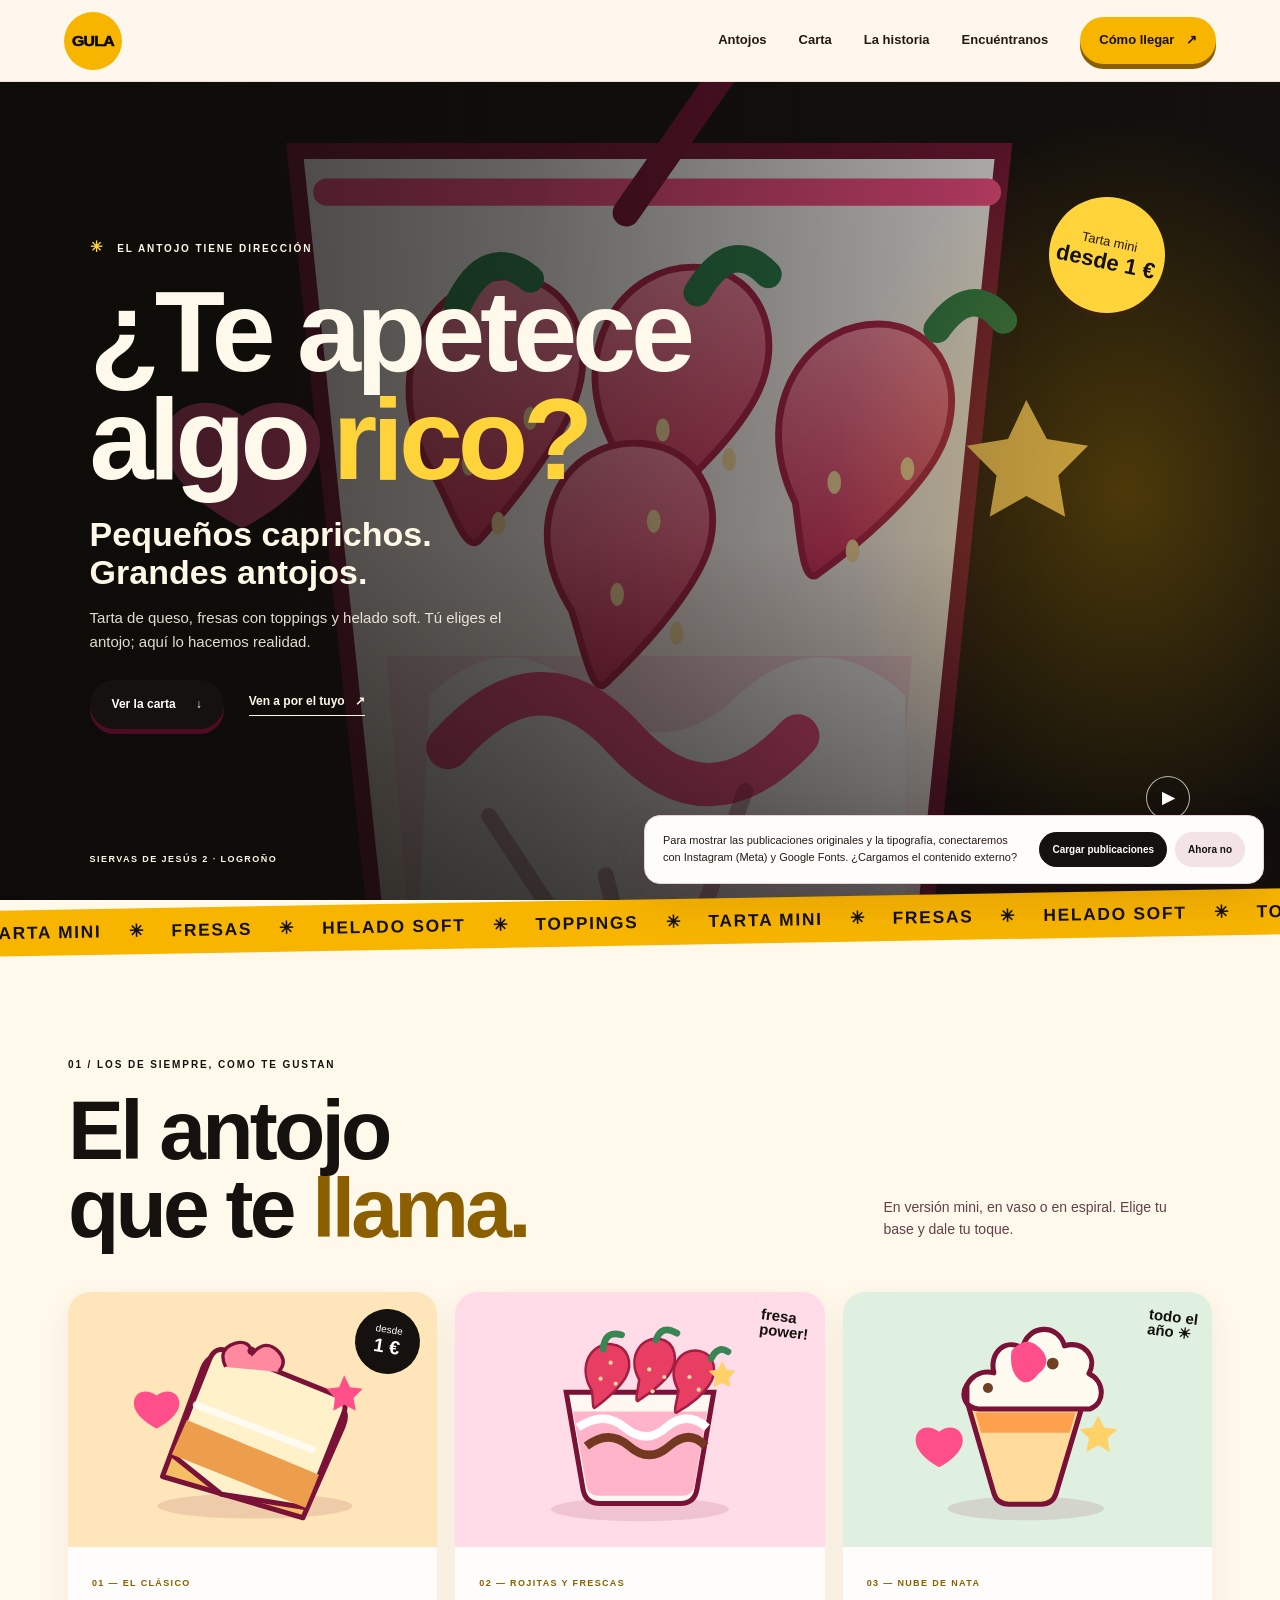
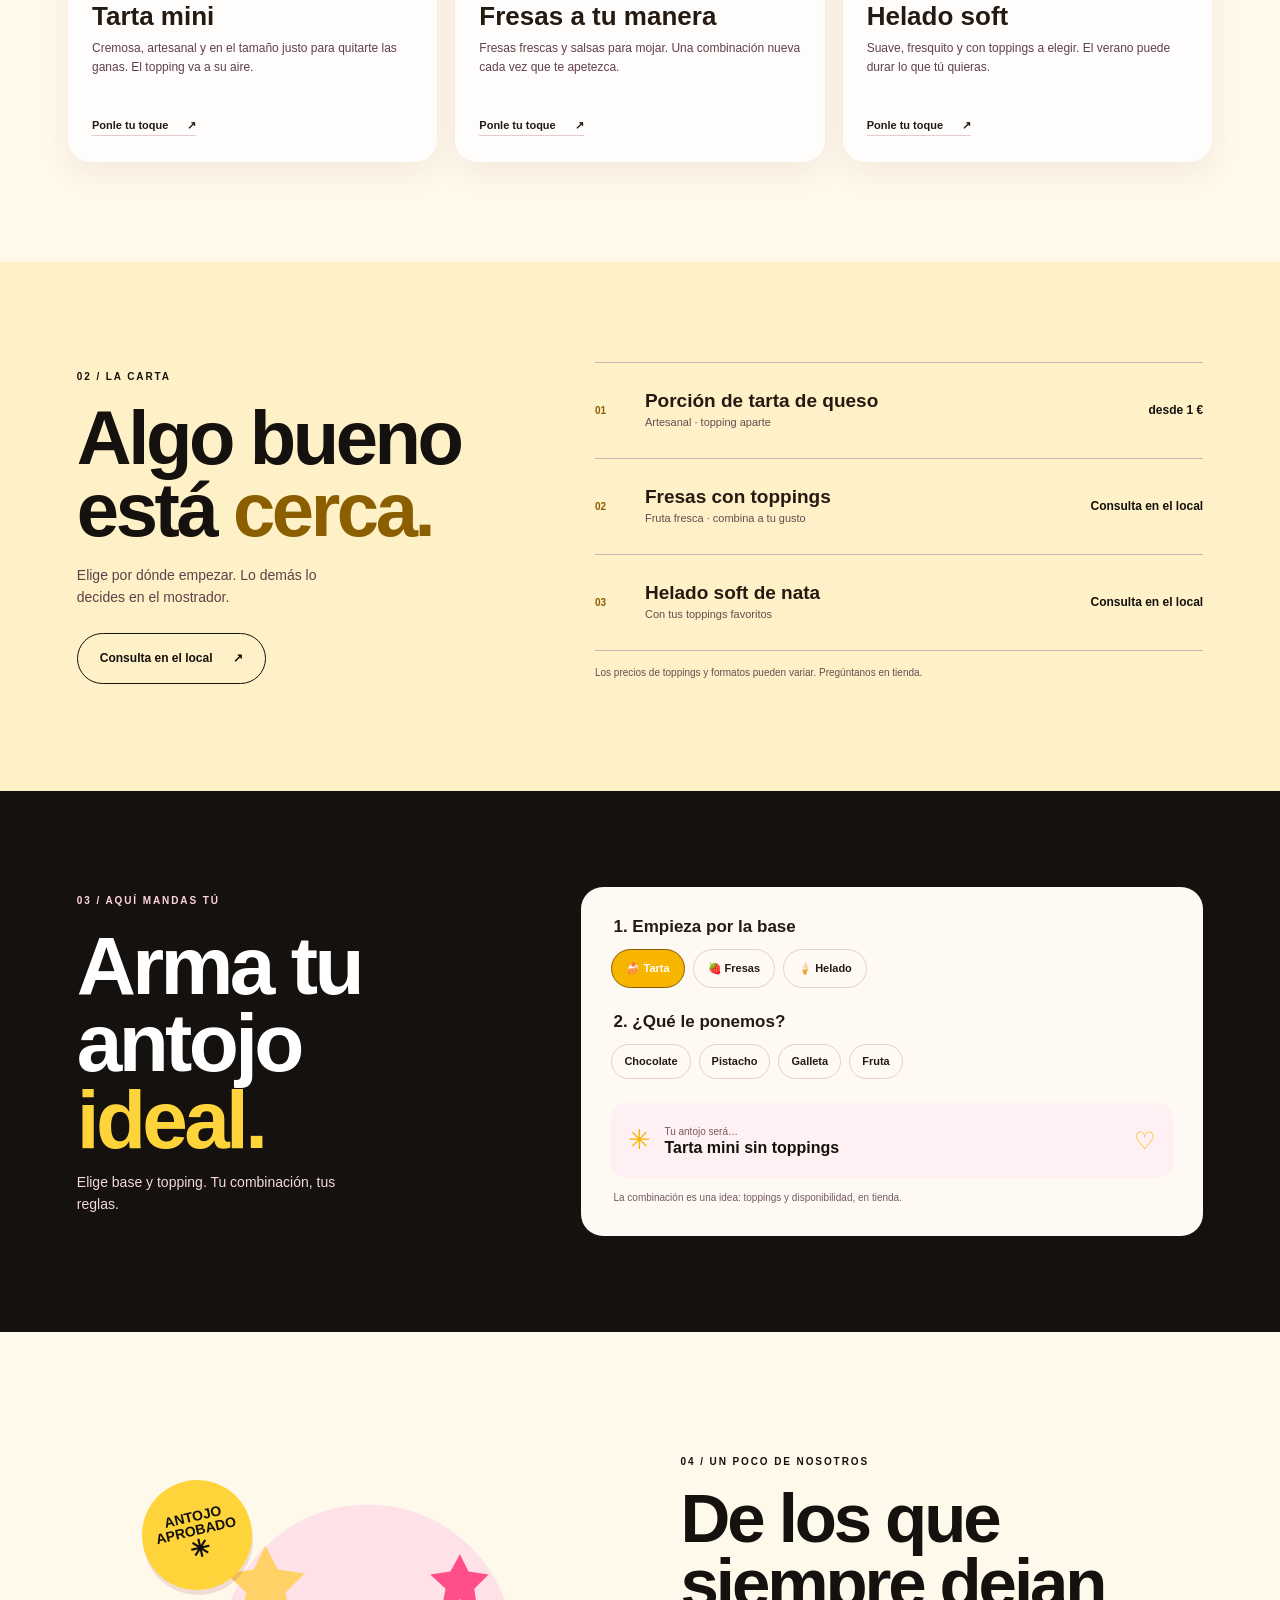
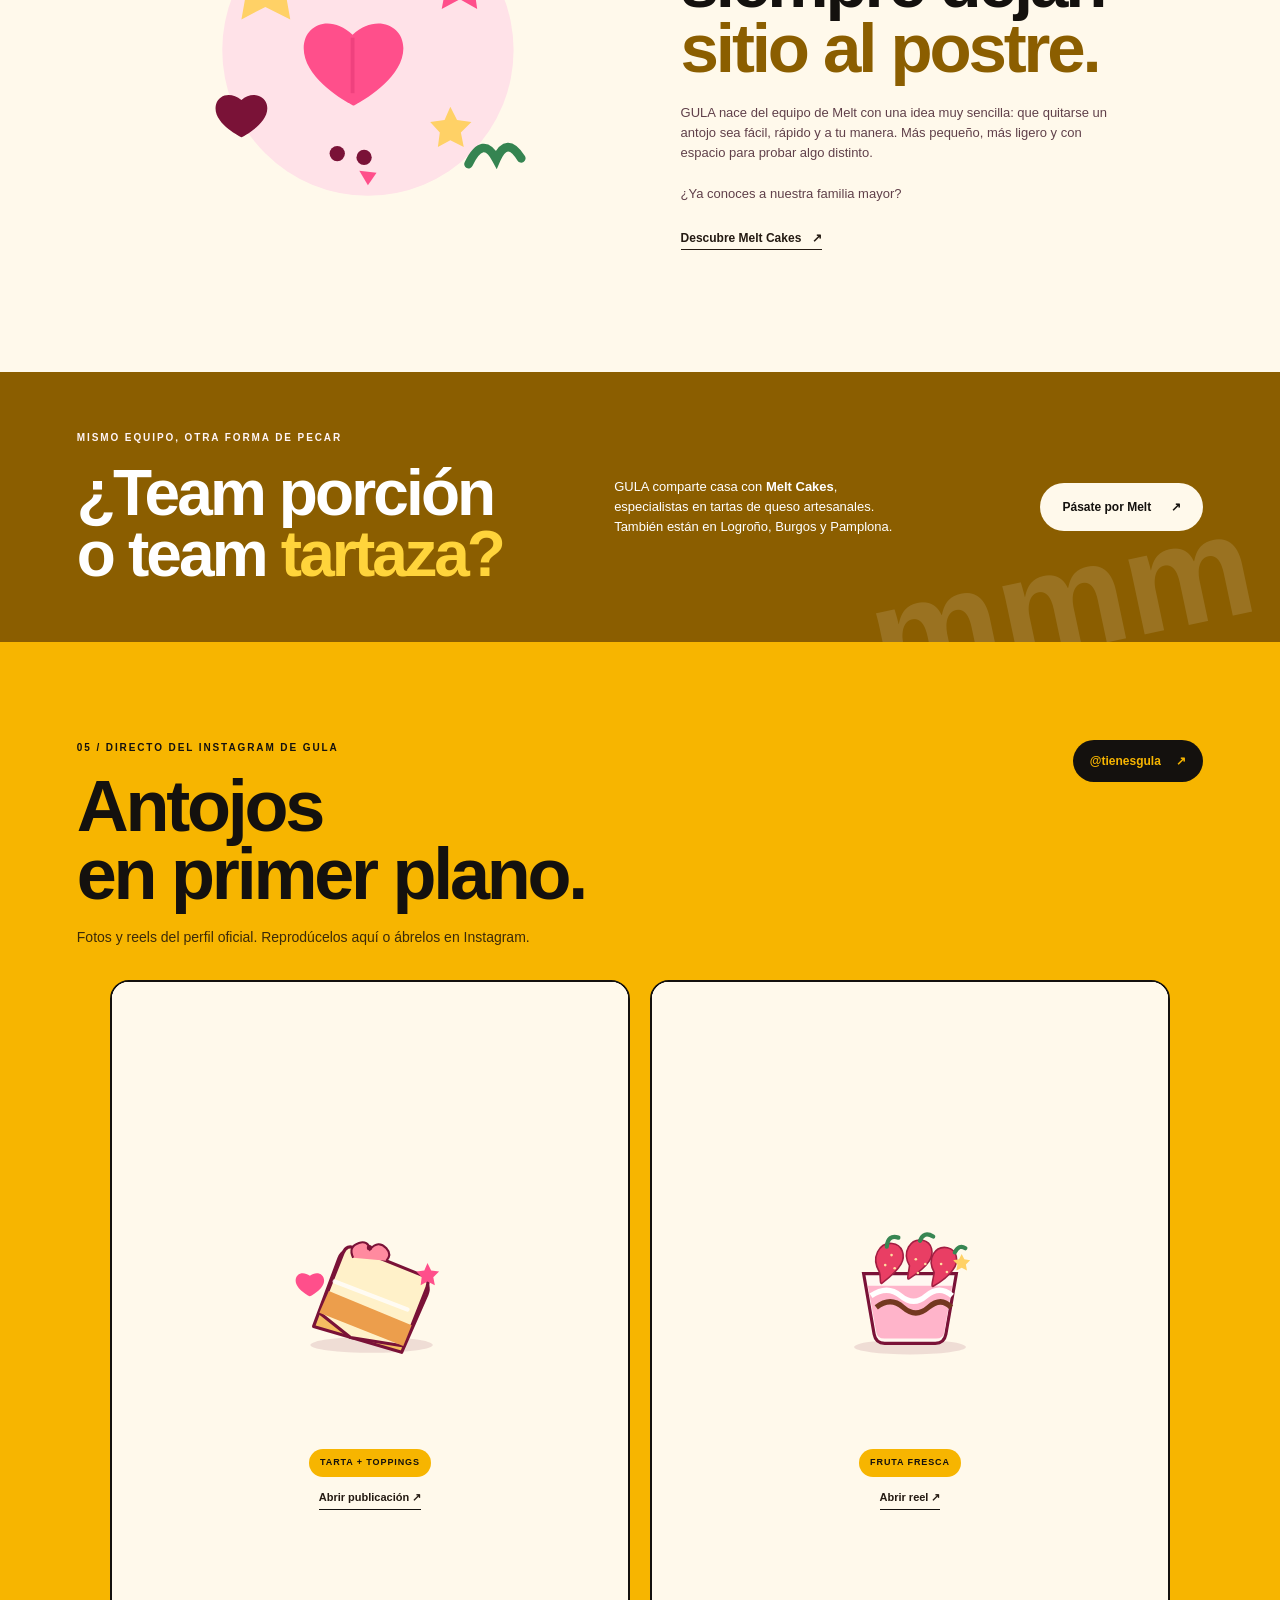
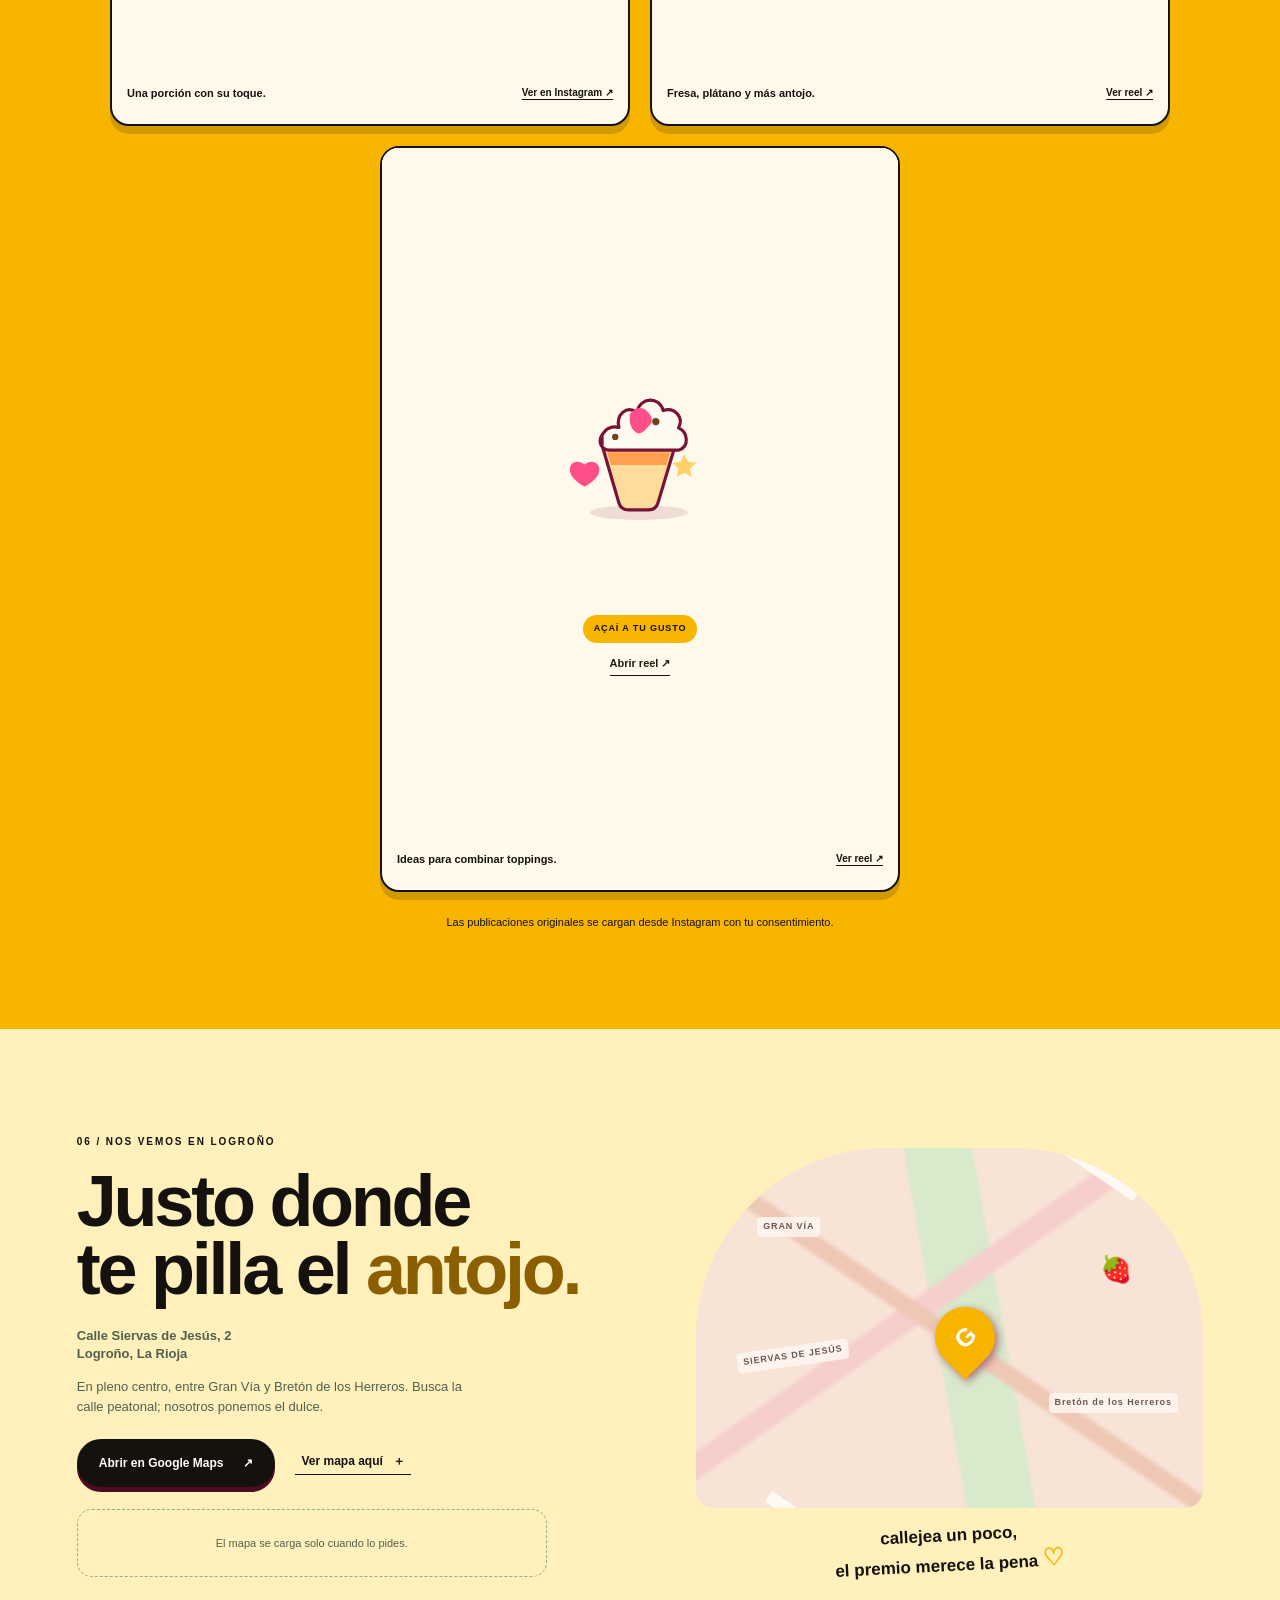
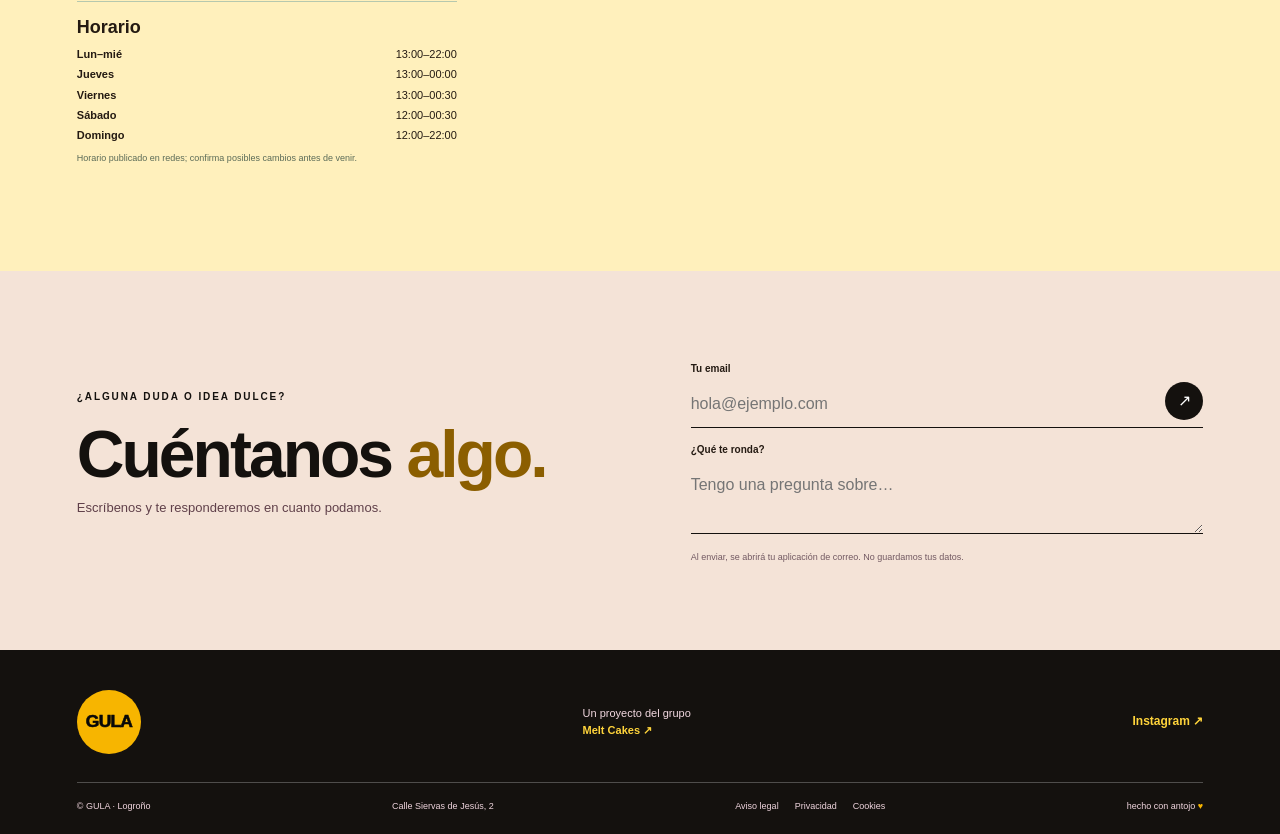
==== index.html @ 2ea8c374 "Prepare GULA website for public repository" ====
<!doctype html>
<html lang="es">
<head>
  <meta charset="utf-8">
  <meta name="viewport" content="width=device-width, initial-scale=1">
  <meta name="theme-color" content="#fff9eb">
  <meta name="description" content="¿Antojo? Aquí. Tartas de queso, fresas con toppings y helado soft en GULA, calle Siervas de Jesús 2, Logroño.">
  <meta property="og:type" content="website"><meta property="og:title" content="GULA · Pequeños caprichos, grandes antojos"><meta property="og:description" content="Tartas, fresas y helado soft en el centro de Logroño.">
  <meta name="twitter:card" content="summary_large_image">
  <title>GULA Logroño · Pequeños caprichos, grandes antojos</title>
  <link rel="icon" href="assets/icons/favicon.svg" type="image/svg+xml">
  <link rel="stylesheet" href="css/styles.css">
  <script type="application/ld+json">{"@context":"https://schema.org","@type":"IceCreamShop","name":"GULA","address":{"@type":"PostalAddress","streetAddress":"Calle Siervas de Jesús, 2","addressLocality":"Logroño","addressRegion":"La Rioja","addressCountry":"ES"},"sameAs":["https://www.instagram.com/tienesgula/"]}</script>
</head>
<body>
  <a class="skip-link" href="#contenido">Saltar al contenido</a>
  <header class="site-header">
    <a class="wordmark" href="#inicio" aria-label="GULA, inicio"><img src="assets/icons/gula-logo.svg" width="58" height="58" alt=""></a>
    <button class="menu-toggle" aria-expanded="false" aria-controls="nav-principal"><span></span><span></span><span class="sr-only">Abrir menú</span></button>
    <nav id="nav-principal" class="main-nav" aria-label="Navegación principal"><a href="#antojos">Antojos</a><a href="#carta">Carta</a><a href="#historia">La historia</a><a href="#visitanos">Encuéntranos</a><a class="nav-cta" href="https://maps.google.com/?q=Calle+Siervas+de+Jesus+2+Logrono" target="_blank" rel="noopener">Cómo llegar <span aria-hidden="true">↗</span></a></nav>
  </header>
  <main id="contenido">
    <section class="hero hero-video-hero" id="inicio">
      <video class="hero-video" aria-hidden="true" autoplay muted loop playsinline preload="metadata" poster="assets/img/hero-fresas.svg"><source src="ssstik.io_1791044665269.mp4" type="video/mp4"></video>
      <div class="hero-video-scrim" aria-hidden="true"></div>
      <div class="hero-copy"><p class="eyebrow"><span class="sparkle">✳</span> EL ANTOJO TIENE DIRECCIÓN</p><h1>¿Te apetece<br>algo <em>rico?</em></h1><p class="hero-lede">Pequeños caprichos.<br>Grandes antojos.</p><p class="hero-intro">Tarta de queso, fresas con toppings y helado soft. Tú eliges el antojo; aquí lo hacemos realidad.</p><div class="hero-actions"><a class="button button-dark" href="#carta">Ver la carta <span>↓</span></a><a class="text-link" href="#visitanos">Ven a por el tuyo <span>↗</span></a></div></div>
      <span class="hero-sticker">Tarta mini<br><b>desde 1 €</b></span>
      <button class="hero-video-toggle" type="button" data-video-toggle aria-label="Pausar el vídeo de portada">Ⅱ</button>
      <div class="hero-bottom"><span>SIERVAS DE JESÚS 2 · LOGROÑO</span><span>DESLIZA Y ELIGE <b>↓</b></span></div>
    </section>
    <div class="ticker" aria-label="Tartas, fresas, helado soft, antojos"><div class="ticker-track" aria-hidden="true">TARTA MINI <i>✳</i> FRESAS <i>✳</i> HELADO SOFT <i>✳</i> TOPPINGS <i>✳</i> TARTA MINI <i>✳</i> FRESAS <i>✳</i> HELADO SOFT <i>✳</i> TOPPINGS <i>✳</i></div></div>
    <section class="section cravings" id="antojos"><div class="section-head"><p class="eyebrow">01 / LOS DE SIEMPRE, COMO TE GUSTAN</p><h2>El antojo<br>que te <em>llama.</em></h2><p>En versión mini, en vaso o en espiral. Elige tu base y dale tu toque.</p></div>
      <div class="craving-grid">
        <article class="craving-card card-cheese"><div class="card-art"><img src="assets/img/tarta-mini.svg" width="360" height="280" loading="lazy" alt="Ilustración de una porción pequeña de tarta de queso"><span class="price-badge">desde<br><b>1 €</b></span></div><div class="card-copy"><span class="card-index">01 — EL CLÁSICO</span><h3>Tarta mini</h3><p>Cremosa, artesanal y en el tamaño justo para quitarte las ganas. El topping va a su aire.</p><a href="#personaliza">Ponle tu toque <span>↗</span></a></div></article>
        <article class="craving-card card-strawberry"><div class="card-art"><img src="assets/img/vaso-fresas.svg" width="360" height="280" loading="lazy" alt="Ilustración de fresas frescas en vaso con chocolate y toppings"><span class="art-note">fresa<br>power!</span></div><div class="card-copy"><span class="card-index">02 — ROJITAS Y FRESCAS</span><h3>Fresas a tu manera</h3><p>Fresas frescas y salsas para mojar. Una combinación nueva cada vez que te apetezca.</p><a href="#personaliza">Ponle tu toque <span>↗</span></a></div></article>
        <article class="craving-card card-soft"><div class="card-art"><img src="assets/img/helado-soft.svg" width="360" height="280" loading="lazy" alt="Ilustración de helado soft de nata con topping de chocolate"><span class="art-note">todo el<br>año ☀</span></div><div class="card-copy"><span class="card-index">03 — NUBE DE NATA</span><h3>Helado soft</h3><p>Suave, fresquito y con toppings a elegir. El verano puede durar lo que tú quieras.</p><a href="#personaliza">Ponle tu toque <span>↗</span></a></div></article>
      </div>
    </section>
    <section class="menu-section" id="carta"><div class="menu-intro"><p class="eyebrow">02 / LA CARTA</p><h2>Algo bueno<br>está <em>cerca.</em></h2><p>Elige por dónde empezar. Lo demás lo decides en el mostrador.</p><a class="button button-outline" href="#visitanos">Consulta en el local <span>↗</span></a></div><div class="menu-list" role="list"><article class="menu-row" role="listitem"><span class="menu-number">01</span><div><h3>Porción de tarta de queso</h3><p>Artesanal · topping aparte</p></div><strong>desde 1 €</strong></article><article class="menu-row" role="listitem"><span class="menu-number">02</span><div><h3>Fresas con toppings</h3><p>Fruta fresca · combina a tu gusto</p></div><strong>Consulta en el local</strong></article><article class="menu-row" role="listitem"><span class="menu-number">03</span><div><h3>Helado soft de nata</h3><p>Con tus toppings favoritos</p></div><strong>Consulta en el local</strong></article><p class="menu-footnote">Los precios de toppings y formatos pueden variar. Pregúntanos en tienda.</p></div></section>
    <section class="build-section" id="personaliza"><div class="build-copy"><p class="eyebrow">03 / AQUÍ MANDAS TÚ</p><h2>Arma tu<br>antojo <em>ideal.</em></h2><p>Elige base y topping. Tu combinación, tus reglas.</p></div><div class="builder"><fieldset><legend>1. Empieza por la base</legend><div class="choice-row"><label><input type="radio" name="base" value="Tarta mini" checked><span>🍰 Tarta</span></label><label><input type="radio" name="base" value="Fresas"><span>🍓 Fresas</span></label><label><input type="radio" name="base" value="Helado soft"><span>🍦 Helado</span></label></div></fieldset><fieldset><legend>2. ¿Qué le ponemos?</legend><div class="choice-row toppings"><label><input type="checkbox" value="Chocolate"><span>Chocolate</span></label><label><input type="checkbox" value="Pistacho"><span>Pistacho</span></label><label><input type="checkbox" value="Galleta"><span>Galleta</span></label><label><input type="checkbox" value="Fruta"><span>Fruta</span></label></div></fieldset><div class="order-preview" aria-live="polite"><span class="preview-icon">✳</span><p>Tu antojo será…<strong id="order-summary">Tarta mini con chocolate, pistacho, galleta y fruta</strong></p><span class="preview-heart">♡</span></div><small>La combinación es una idea: toppings y disponibilidad, en tienda.</small></div></section>
    <section class="story-section" id="historia"><div class="story-visual"><div class="story-stamp">ANTOJO<br>APROBADO<br><span>✳</span></div><img src="assets/img/estrellas.svg" width="480" height="420" loading="lazy" alt="Ilustración decorativa con estrellas, fresas y un corazón"></div><div class="story-copy"><p class="eyebrow">04 / UN POCO DE NOSOTROS</p><h2>De los que<br>siempre dejan<br><em>sitio al postre.</em></h2><p>GULA nace del equipo de Melt con una idea muy sencilla: que quitarse un antojo sea fácil, rápido y a tu manera. Más pequeño, más ligero y con espacio para probar algo distinto.</p><p>¿Ya conoces a nuestra familia mayor?</p><a class="text-link" href="https://meltcakes.com/" target="_blank" rel="noopener">Descubre Melt Cakes <span>↗</span></a></div></section>
    <section class="melt-band"><div><p class="eyebrow">MISMO EQUIPO, OTRA FORMA DE PECAR</p><h2>¿Team porción<br>o team <em>tartaza?</em></h2></div><p>GULA comparte casa con <b>Melt Cakes</b>, especialistas en tartas de queso artesanales. También están en Logroño, Burgos y Pamplona.</p><a class="button button-light" href="https://meltcakes.com/" target="_blank" rel="noopener">Pásate por Melt <span>↗</span></a><span class="band-scribble" aria-hidden="true">mmm</span></section>
    <section class="social-section" id="instagram"><div class="social-heading"><div><p class="eyebrow">05 / DIRECTO DEL INSTAGRAM DE GULA</p><h2>Antojos<br>en <em>primer plano.</em></h2><p class="social-lede">Fotos y reels del perfil oficial. Reprodúcelos aquí o ábrelos en Instagram.</p></div><a href="https://www.instagram.com/tienesgula/" target="_blank" rel="noopener" class="insta-link">@tienesgula <span>↗</span></a></div><div class="social-grid">
      <article class="social-post"><div class="social-embed-shell"><div class="embed-placeholder"><img src="assets/img/tarta-mini.svg" width="190" height="190" loading="lazy" alt=""><span class="post-category">TARTA + TOPPINGS</span><a href="https://www.instagram.com/p/DdvxVwnjJTq/" target="_blank" rel="noopener">Abrir publicación ↗</a></div><iframe data-instagram-src="https://www.instagram.com/p/DdvxVwnjJTq/embed/" title="Publicación de GULA con tarta de queso y toppings" loading="lazy" scrolling="no" allowtransparency="true" allowfullscreen></iframe></div><p class="post-caption">Una porción con su toque. <a href="https://www.instagram.com/p/DdvxVwnjJTq/" target="_blank" rel="noopener">Ver en Instagram ↗</a></p></article>
      <article class="social-post"><div class="social-embed-shell"><div class="embed-placeholder"><img src="assets/img/vaso-fresas.svg" width="190" height="190" loading="lazy" alt=""><span class="post-category">FRUTA FRESCA</span><a href="https://www.instagram.com/reel/Dc3H123MTj9/" target="_blank" rel="noopener">Abrir reel ↗</a></div><iframe data-instagram-src="https://www.instagram.com/reel/Dc3H123MTj9/embed/" title="Reel de GULA con fruta fresca y toppings" loading="lazy" scrolling="no" allowtransparency="true" allowfullscreen></iframe></div><p class="post-caption">Fresa, plátano y más antojo. <a href="https://www.instagram.com/reel/Dc3H123MTj9/" target="_blank" rel="noopener">Ver reel ↗</a></p></article>
      <article class="social-post"><div class="social-embed-shell"><div class="embed-placeholder"><img src="assets/img/helado-soft.svg" width="190" height="190" loading="lazy" alt=""><span class="post-category">AÇAÍ A TU GUSTO</span><a href="https://www.instagram.com/reel/DclUjlmML1Z/" target="_blank" rel="noopener">Abrir reel ↗</a></div><iframe data-instagram-src="https://www.instagram.com/reel/DclUjlmML1Z/embed/" title="Reel de GULA sobre açaí y toppings" loading="lazy" scrolling="no" allowtransparency="true" allowfullscreen></iframe></div><p class="post-caption">Ideas para combinar toppings. <a href="https://www.instagram.com/reel/DclUjlmML1Z/" target="_blank" rel="noopener">Ver reel ↗</a></p></article>
    </div><p class="social-note">Las publicaciones originales se cargan desde Instagram con tu consentimiento.</p></section>
    <section class="visit-section" id="visitanos"><div class="visit-copy"><p class="eyebrow">06 / NOS VEMOS EN LOGROÑO</p><h2>Justo donde<br>te pilla el <em>antojo.</em></h2><p class="address">Calle Siervas de Jesús, 2<br>Logroño, La Rioja</p><p>En pleno centro, entre Gran Vía y Bretón de los Herreros. Busca la calle peatonal; nosotros ponemos el dulce.</p><div class="visit-actions"><a class="button button-dark" href="https://maps.google.com/?q=Calle+Siervas+de+Jesus+2,+Logrono" target="_blank" rel="noopener">Abrir en Google Maps <span>↗</span></a><button id="load-map" class="text-link map-button" type="button">Ver mapa aquí <span>＋</span></button></div><div id="map-slot" class="map-slot" aria-live="polite"><p>El mapa se carga solo cuando lo pides.</p></div><div class="hours"><h3>Horario</h3><p><b>Lun–mié</b><span>13:00–22:00</span></p><p><b>Jueves</b><span>13:00–00:00</span></p><p><b>Viernes</b><span>13:00–00:30</span></p><p><b>Sábado</b><span>12:00–00:30</span></p><p><b>Domingo</b><span>12:00–22:00</span></p><small>Horario publicado en redes; confirma posibles cambios antes de venir.</small></div></div><div class="visit-art"><div class="map-illustration"><span class="map-path"></span><span class="map-pin">G</span><span class="map-label label-one">GRAN VÍA</span><span class="map-label label-two">Bretón de los Herreros</span><span class="map-label label-three">SIERVAS DE JESÚS</span><span class="map-cup">🍓</span></div><p>callejea un poco,<br>el premio merece la pena <span>♡</span></p></div></section>
    <section class="contact-section" id="contacto"><div><p class="eyebrow">¿ALGUNA DUDA O IDEA DULCE?</p><h2>Cuéntanos <em>algo.</em></h2><p>Escríbenos y te responderemos en cuanto podamos.</p></div><form id="contact-form"><label for="email">Tu email</label><div class="email-row"><input id="email" name="email" type="email" placeholder="hola@ejemplo.com" required autocomplete="email"><button type="submit" aria-label="Preparar email">↗</button></div><label for="message">¿Qué te ronda?</label><textarea id="message" name="message" rows="2" placeholder="Tengo una pregunta sobre…" required></textarea><p class="form-note">Al enviar, se abrirá tu aplicación de correo. No guardamos tus datos.</p><p id="form-status" class="form-status" aria-live="polite"></p></form></section>
  </main>
  <aside class="consent-banner" id="consent-banner" aria-label="Preferencias de privacidad" hidden><p>Para mostrar las publicaciones originales y la tipografía, conectaremos con Instagram (Meta) y Google Fonts. ¿Cargamos el contenido externo?</p><div><button id="accept-external" type="button">Cargar publicaciones</button><button id="reject-external" type="button">Ahora no</button></div></aside>
  <footer class="site-footer"><div class="footer-top"><a class="wordmark footer-wordmark" href="#inicio" aria-label="GULA, inicio"><img src="assets/icons/gula-logo.svg" width="64" height="64" alt=""></a><p>Un proyecto del grupo<br><a href="https://meltcakes.com/" target="_blank" rel="noopener">Melt Cakes ↗</a></p><a class="footer-insta" href="https://www.instagram.com/tienesgula/" target="_blank" rel="noopener">Instagram ↗</a></div><div class="footer-bottom"><span>© GULA · Logroño</span><span>Calle Siervas de Jesús, 2</span><nav aria-label="Información legal"><a href="aviso-legal.html">Aviso legal</a><a href="privacidad.html">Privacidad</a><a href="cookies.html">Cookies</a></nav><span class="footer-made">hecho con antojo <b>♥</b></span></div></footer>
  <script src="js/main.js" defer></script>
</body></html>
---- css/styles.css ----
:root{--gula-primary:#f7b500;--gula-primary-dark:#8b5e00;--gula-cream:#fff9eb;--gula-berry:#14110e;--gula-accent:#ffd43b;--ink:#241a12;--white:#fffdfb;--mint:#d8f1dc;--lilac:#e9dafa;--font-display:'Fredoka',sans-serif;--font-body:'DM Sans',sans-serif;--page:1220px;--shadow:0 18px 46px rgba(93,24,48,.12)}
*{box-sizing:border-box}html{scroll-behavior:smooth;scroll-padding-top:90px;overflow-x:clip}body{margin:0;background:var(--gula-cream);color:var(--ink);font-family:var(--font-body);font-size:16px;line-height:1.55}img{display:block;max-width:100%}a{color:inherit;text-decoration:none}button,input,textarea{font:inherit}.sr-only{position:absolute;width:1px;height:1px;padding:0;margin:-1px;overflow:hidden;clip:rect(0,0,0,0);white-space:nowrap;border:0}.skip-link{position:absolute;left:12px;top:-80px;z-index:99;background:var(--gula-berry);color:white;padding:12px 16px;border-radius:8px}.skip-link:focus{top:12px}:focus-visible{outline:3px solid #154c3b;outline-offset:4px}.site-header{height:82px;padding:0 max(5vw,24px);display:flex;align-items:center;justify-content:space-between;background:rgba(255,246,238,.95);position:sticky;top:0;z-index:20;border-bottom:1px solid rgba(122,18,55,.1);backdrop-filter:blur(14px)}.wordmark{display:inline-flex;align-items:center;justify-content:center;width:58px;height:58px;flex:0 0 auto}.wordmark img{display:block;width:100%;height:100%}.main-nav{display:flex;align-items:center;gap:32px;font-size:13px;font-weight:700}.main-nav a:not(.nav-cta):hover,.text-link:hover,.card-copy>a:hover{color:var(--gula-primary-dark)}.nav-cta{background:var(--gula-primary);padding:13px 19px;border-radius:99px;color:var(--gula-berry);box-shadow:0 5px 0 var(--gula-primary-dark)}.nav-cta span{margin-left:8px}.menu-toggle{display:none}.hero{min-height:670px;max-width:var(--page);margin:auto;padding:75px 32px 58px;display:grid;grid-template-columns:1fr 1.05fr;align-items:center;position:relative;overflow:hidden}.hero-copy{padding:10px 0 35px 5vw;position:relative;z-index:1}.eyebrow{font-size:10px;font-weight:700;letter-spacing:.19em;color:var(--gula-berry);margin:0 0 18px}.sparkle{font-size:15px;color:var(--gula-primary);margin-right:8px}.hero h1,.section h2,.menu-intro h2,.build-copy h2,.story-copy h2,.melt-band h2,.social-heading h2,.visit-copy h2,.contact-section h2{font:600 clamp(48px,7vw,94px)/.94 var(--font-display);letter-spacing:-.045em;margin:0;color:var(--gula-berry)}h1 em,h2 em{font-style:normal;color:var(--gula-primary-dark)}.hero-lede{font:600 24px/1.12 var(--font-display);margin:22px 0 10px}.hero-intro{max-width:350px;color:#60404a;font-size:14px}.hero-actions{display:flex;align-items:center;gap:25px;margin-top:27px}.button{display:inline-flex;align-items:center;justify-content:center;gap:20px;border-radius:50px;padding:15px 22px;font-size:12px;font-weight:700;transition:transform .2s,box-shadow .2s}.button:hover{transform:translateY(-3px)}.button-dark{background:var(--gula-berry);color:white;box-shadow:0 5px 0 #4e0c24}.button-dark:hover{box-shadow:0 8px 0 #4e0c24}.text-link{font-size:12px;font-weight:700;border-bottom:1px solid currentColor;padding-bottom:4px}.text-link span{margin-left:7px}.hero-art{position:relative;min-height:510px;display:flex;align-items:center;justify-content:center}.hero-art img{position:relative;z-index:1;width:min(100%,495px);filter:drop-shadow(0 20px 22px rgba(112,38,53,.14));animation:float 5s ease-in-out infinite}.hero-orbit{width:min(42vw,410px);height:min(42vw,410px);border-radius:50%;background:var(--gula-primary);position:absolute;right:7%;top:8%;opacity:.16}.hero-sticker{position:absolute;z-index:2;top:15%;right:5%;width:108px;height:108px;border-radius:50%;background:var(--gula-accent);display:grid;align-content:center;text-align:center;transform:rotate(12deg);font-size:13px;line-height:1.1;box-shadow:0 5px 0 rgba(122,18,55,.12)}.hero-sticker b{font:700 22px var(--font-display);color:var(--gula-berry)}.hero-side-note{position:absolute;right:2%;bottom:17%;font:500 14px var(--font-display);color:var(--gula-berry);transform:rotate(-9deg)}.hero-bottom{position:absolute;bottom:24px;left:7%;right:7%;display:flex;justify-content:space-between;font-size:9px;letter-spacing:.16em;font-weight:700;color:var(--gula-berry)}.hero-bottom b{font-size:15px;margin-left:6px}.ticker{overflow:hidden;background:var(--gula-primary);color:var(--gula-berry);padding:12px 0;transform:rotate(-1deg) scale(1.02);white-space:nowrap}.ticker-track{font:600 17px var(--font-display);letter-spacing:.1em;width:max-content;animation:marquee 25s linear infinite}.ticker i{font-style:normal;color:var(--gula-berry);padding:0 20px}.section{max-width:var(--page);margin:auto;padding:112px 38px 100px}.section-head{display:grid;grid-template-columns:1fr 1fr;align-items:end;margin-bottom:44px}.section-head .eyebrow{grid-column:1/-1}.section-head h2{font-size:clamp(54px,7vw,84px)}.section-head>p:last-child{max-width:300px;font-size:14px;color:#60404a;justify-self:end;margin:0 5% 8px 0}.craving-grid{display:grid;grid-template-columns:repeat(3,1fr);gap:18px}.craving-card{border-radius:22px;overflow:hidden;background:var(--white);box-shadow:0 10px 30px rgba(93,24,48,.07);transition:transform .25s}.craving-card:hover{transform:translateY(-7px)}.card-art{height:255px;position:relative;display:grid;place-items:center;overflow:hidden}.card-art img{width:82%;height:95%;object-fit:contain;transition:transform .35s}.craving-card:hover .card-art img{transform:scale(1.05) rotate(-2deg)}.card-cheese .card-art{background:#ffe6ba}.card-strawberry .card-art{background:#ffdce7}.card-soft .card-art{background:#dff0e1}.price-badge{position:absolute;right:17px;top:17px;width:65px;height:65px;background:var(--gula-berry);color:#fff;border-radius:50%;display:grid;place-content:center;text-align:center;font-size:10px;line-height:1.05;transform:rotate(9deg)}.price-badge b{font:600 19px var(--font-display)}.art-note{position:absolute;right:15px;top:18px;font:600 15px/.98 var(--font-display);color:var(--gula-berry);transform:rotate(7deg)}.card-copy{padding:22px 24px 25px}.card-index{font-size:9px;font-weight:700;letter-spacing:.15em;color:var(--gula-primary-dark)}.card-copy h3{font:600 26px var(--font-display);margin:7px 0}.card-copy p{font-size:12px;color:#60404a;min-height:57px;margin:0 0 16px}.card-copy>a{font-size:11px;font-weight:700;border-bottom:1px solid #e8c9d1;padding-bottom:4px}.card-copy>a span{margin-left:16px}.menu-section{padding:100px max(calc((100vw - var(--page))/2 + 38px),6vw);background:#f4e3d7;display:grid;grid-template-columns:.8fr 1.2fr;gap:10%;align-items:center}.menu-intro h2{font-size:clamp(50px,6vw,76px)}.menu-intro>p:not(.eyebrow){font-size:14px;max-width:290px;margin:20px 0 25px;color:#60404a}.button-outline{border:1px solid var(--gula-berry);color:var(--gula-berry)}.menu-list{border-top:1px solid #cdb1ae}.menu-row{min-height:96px;border-bottom:1px solid #cdb1ae;display:grid;grid-template-columns:36px 1fr auto;gap:14px;align-items:center}.menu-number{font-size:10px;color:var(--gula-primary-dark);font-weight:700}.menu-row h3{font:600 19px var(--font-display);margin:0 0 2px}.menu-row p{margin:0;font-size:11px;color:#694b53}.menu-row strong{font-size:12px;color:var(--gula-berry)}.menu-footnote{font-size:10px;color:#694b53;margin-top:14px}.build-section{background:var(--gula-berry);color:white;padding:96px max(calc((100vw - var(--page))/2 + 38px),6vw);display:grid;grid-template-columns:.8fr 1.2fr;gap:8%;align-items:center}.build-section .eyebrow{color:#ffd4e1}.build-copy h2{color:white;font-size:clamp(56px,7vw,82px)}.build-copy h2 em{color:var(--gula-accent)}.build-copy>p:last-child{font-size:14px;color:#f4d8e1;max-width:280px}.builder{background:#fff9f4;color:var(--ink);padding:30px;border-radius:22px}.builder fieldset{padding:0;border:0;margin:0 0 24px}.builder legend{font:600 17px var(--font-display);margin-bottom:12px}.choice-row{display:flex;gap:8px;flex-wrap:wrap}.choice-row label{cursor:pointer}.choice-row input{position:absolute;opacity:0;pointer-events:none}.choice-row label span{display:block;border:1px solid #e6ccd3;padding:10px 14px;border-radius:50px;font-size:11px;font-weight:600;transition:all .2s}.choice-row input:checked+span{background:var(--gula-primary);color:#fff;border-color:var(--gula-primary-dark)}.choice-row input:focus-visible+span{outline:3px solid #154c3b;outline-offset:3px}.toppings label span{padding:8px 12px}.order-preview{display:flex;align-items:center;gap:13px;padding:17px;background:#fff0f3;border-radius:15px;margin-top:20px}.preview-icon{font-size:27px;color:var(--gula-primary)}.order-preview p{margin:0;font-size:10px;color:#7a5961}.order-preview strong{display:block;font:600 16px var(--font-display);color:var(--gula-berry)}.preview-heart{font-size:24px;color:var(--gula-primary);margin-left:auto}.builder small{display:block;margin:12px 2px 0;font-size:10px;color:#725962}.story-section{max-width:var(--page);padding:110px 8%;margin:auto;display:grid;grid-template-columns:1fr 1fr;gap:8%;align-items:center}.story-visual{position:relative;min-height:370px;display:grid;place-items:center}.story-visual img{width:100%;max-width:460px}.story-stamp{position:absolute;z-index:1;left:2%;top:9%;background:var(--gula-accent);width:110px;height:110px;border-radius:50%;display:grid;place-content:center;text-align:center;color:var(--gula-berry);font:600 14px/1 var(--font-display);transform:rotate(-13deg);box-shadow:0 5px 0 rgba(122,18,55,.12)}.story-stamp span{font-size:24px}.story-copy h2{font-size:clamp(47px,5.5vw,69px)}.story-copy>p:not(.eyebrow){font-size:13px;color:#60404a;max-width:430px;margin:21px 0}.melt-band{position:relative;overflow:hidden;background:var(--gula-primary-dark);color:#fff;padding:58px max(calc((100vw - var(--page))/2 + 38px),6vw);display:grid;grid-template-columns:1.3fr 1fr auto;align-items:center;gap:5%;}.melt-band .eyebrow{color:#fff5f7}.melt-band h2{font-size:clamp(38px,5vw,64px);color:white}.melt-band h2 em{color:var(--gula-accent)}.melt-band>p{font-size:13px;max-width:300px;color:white}.button-light{background:var(--gula-cream);color:var(--gula-berry);white-space:nowrap}.band-scribble{position:absolute;right:2%;bottom:-43px;font:700 145px var(--font-display);color:rgba(255,255,255,.13);transform:rotate(-12deg)}.social-section{max-width:var(--page);padding:100px 38px;margin:auto}.social-heading{display:flex;justify-content:space-between;align-items:end;margin-bottom:32px}.social-heading h2{font-size:clamp(48px,6vw,72px)}.insta-link{background:var(--gula-berry);color:white;padding:12px 17px;border-radius:50px;font-size:12px;font-weight:700}.insta-link span{margin-left:12px}.social-grid{display:grid;grid-template-columns:repeat(4,1fr);gap:13px}.social-grid>a{aspect-ratio:1;border-radius:16px;overflow:hidden;position:relative;background:#ffe0e8;display:grid;place-items:center}.social-grid>a:nth-child(2){background:#ffe9c5}.social-grid>a:nth-child(3){background:#e1efdf}.social-grid>a:nth-child(4){background:#e7dafa}.social-grid img{width:85%;height:85%;object-fit:contain;transition:transform .3s}.social-grid>a:hover img{transform:scale(1.08)}.social-grid>a span{position:absolute;bottom:10px;left:10px;font-size:9px;font-weight:700;background:#fff9f4;color:var(--gula-berry);padding:6px 9px;border-radius:30px}.social-note{text-align:center;color:#795b63;font-size:10px;margin-top:15px}.visit-section{background:#e7f2df;padding:105px max(calc((100vw - var(--page))/2 + 38px),6vw);display:grid;grid-template-columns:1fr 1fr;gap:10%;align-items:start}.visit-copy h2{font-size:clamp(49px,6vw,72px)}.visit-copy>p:not(.eyebrow){max-width:390px;font-size:13px;color:#51604e}.visit-copy .address{font:600 18px/1.4 var(--font-display);color:#354b33;margin-top:24px}.visit-actions{display:flex;gap:20px;align-items:center;flex-wrap:wrap;margin:22px 0}.map-button{background:transparent;border:0;border-bottom:1px solid currentColor;cursor:pointer;color:var(--gula-berry)}.map-slot{min-height:68px;max-width:470px;border:1px dashed #94ad8c;border-radius:15px;display:grid;place-items:center;color:#51604e;font-size:11px;margin-bottom:24px}.map-slot p{padding:0 15px}.map-slot iframe{width:100%;height:230px;border:0;border-radius:15px}.hours{max-width:380px;border-top:1px solid #b6c8ae;padding-top:15px}.hours h3{font:600 18px var(--font-display);margin:0 0 8px}.hours p{display:flex;justify-content:space-between;margin:3px 0;font-size:11px}.hours small{display:block;font-size:9px;color:#5b6b57;margin-top:8px}.visit-art{padding:14px 0}.map-illustration{height:360px;border-radius:190px 190px 18px 18px;background-color:#f7e4d7;background-image:linear-gradient(34deg,transparent 47%,#efc7b5 48%,#efc7b5 50%,transparent 51%),linear-gradient(145deg,transparent 42%,#f6cecc 43%,#f6cecc 46%,transparent 47%),linear-gradient(80deg,transparent 47%,#d8e9cc 48%,#d8e9cc 59%,transparent 60%);position:relative;overflow:hidden}.map-path{position:absolute;left:37%;top:-10%;width:27%;height:130%;border:13px solid #fff9f4;border-left:0;border-right:0;transform:rotate(34deg)}.map-pin{position:absolute;left:47%;top:44%;width:60px;height:60px;border-radius:50% 50% 50% 0;transform:rotate(-45deg);background:var(--gula-primary);display:grid;place-items:center;color:white;font:700 25px var(--font-display);box-shadow:0 4px 8px #a86e77}.map-pin::first-letter{transform:rotate(45deg)}.map-label{position:absolute;font-size:9px;font-weight:700;letter-spacing:.1em;color:#6d5553;background:rgba(255,249,244,.8);padding:3px 6px;border-radius:4px}.label-one{top:19%;left:12%}.label-two{right:5%;top:68%}.label-three{top:55%;left:8%;transform:rotate(-8deg)}.map-cup{position:absolute;right:14%;top:28%;font-size:26px}.visit-art>p{font:600 17px/1.3 var(--font-display);color:var(--gula-berry);text-align:center;transform:rotate(-3deg)}.visit-art>p span{color:var(--gula-primary);font-size:24px}.contact-section{padding:76px max(calc((100vw - var(--page))/2 + 38px),6vw);display:grid;grid-template-columns:1fr 1fr;align-items:center;gap:9%;background:#f4e3d7}.contact-section h2{font-size:clamp(42px,5.2vw,66px)}.contact-section>div>p:last-child{font-size:13px;color:#60404a}.contact-section form label{display:block;font-size:10px;font-weight:700;margin:14px 0 6px}.email-row{display:flex;border-bottom:1px solid var(--gula-berry)}.email-row input{border:0;background:transparent;outline:0;flex:1;min-width:0;padding:10px 0;color:var(--ink)}.email-row button{border:0;background:var(--gula-berry);color:white;border-radius:50%;width:38px;height:38px;cursor:pointer}.contact-section textarea{width:100%;border:0;border-bottom:1px solid var(--gula-berry);background:transparent;resize:vertical;outline:0;padding:10px 0;color:var(--ink)}.form-note,.form-status{font-size:9px;color:#725962}.form-status{font-weight:700}.site-footer{background:var(--gula-berry);color:#fff;padding:40px max(calc((100vw - var(--page))/2 + 38px),6vw) 20px}.footer-top{display:flex;justify-content:space-between;align-items:center;padding-bottom:28px;border-bottom:1px solid rgba(255,255,255,.25)}.footer-wordmark{width:64px;height:64px}.footer-top p{font-size:11px;color:#f3d9e1}.footer-top p a,.footer-insta{color:var(--gula-accent);font-weight:700}.footer-insta{font-size:12px}.footer-bottom{padding-top:17px;display:flex;align-items:center;justify-content:space-between;gap:15px;font-size:9px;color:#f0d5de}.footer-bottom nav{display:flex;gap:16px}.footer-bottom a:hover{color:var(--gula-accent)}.footer-made b{color:var(--gula-primary)}
/* Standalone legal pages */
.legal-main{min-height:70vh;max-width:850px;padding:80px 24px;margin:auto}.legal-main h1{font:600 clamp(44px,7vw,76px)/1 var(--font-display);color:var(--gula-berry)}.legal-main h2{font:600 24px var(--font-display);margin-top:34px}.legal-main p{max-width:700px}.legal-main .pending{background:#fff0c7;padding:14px 18px;border-radius:12px;color:#543c18;font-size:13px}.consent-banner{position:fixed;z-index:50;bottom:16px;left:16px;right:16px;max-width:620px;margin-left:auto;background:#fffdfb;border:1px solid #eed0d9;border-radius:16px;padding:16px 18px;box-shadow:var(--shadow);display:flex;align-items:center;gap:16px}.consent-banner[hidden]{display:none}.consent-banner p{font-size:11px;margin:0;flex:1}.consent-banner div{display:flex;gap:8px}.consent-banner button{border:0;border-radius:40px;padding:10px 13px;background:var(--gula-berry);color:#fff;font-size:10px;font-weight:700;cursor:pointer}.consent-banner button+button{background:#f3e3e6;color:var(--gula-berry)}
@keyframes float{0%,100%{transform:translateY(0)}50%{transform:translateY(-13px)}}@keyframes marquee{to{transform:translateX(-50%)}}
@media(max-width:800px){.site-header{height:72px}.main-nav{gap:15px}.main-nav>a:not(.nav-cta){display:none}.hero{min-height:auto;padding:56px 24px 65px;grid-template-columns:1fr .9fr}.hero-copy{padding-left:0}.hero-art{min-height:420px}.hero h1{font-size:clamp(57px,9vw,80px)}.hero-intro{font-size:12px}.hero-sticker{width:90px;height:90px}.section{padding:85px 24px}.craving-grid{gap:12px}.card-art{height:210px}.card-copy{padding:19px 16px}.card-copy h3{font-size:23px}.menu-section,.build-section,.visit-section{padding:80px 30px;gap:7%}.story-section{padding:80px 30px}.melt-band{padding:50px 30px;grid-template-columns:1fr 1fr}.melt-band .button{grid-column:2}.melt-band>p{grid-column:2;grid-row:1}.melt-band>div{grid-row:1/3}.social-section{padding:80px 25px}.contact-section{padding:65px 30px}.footer-bottom{flex-wrap:wrap}.footer-made{display:none}}
@media(max-width:560px){.site-header{padding:0 20px}.menu-toggle{display:flex;width:42px;height:42px;border:0;border-radius:50%;background:var(--gula-primary);flex-direction:column;justify-content:center;align-items:center;gap:5px}.menu-toggle span:not(.sr-only){width:17px;height:2px;background:white}.main-nav{display:none;position:absolute;top:71px;left:0;right:0;padding:22px;background:var(--gula-cream);box-shadow:0 15px 20px rgba(70,20,36,.1);align-items:stretch;flex-direction:column;gap:14px}.main-nav.is-open{display:flex}.main-nav>a:not(.nav-cta){display:block;padding:8px}.nav-cta{text-align:center}.hero{display:flex;flex-direction:column;align-items:stretch;padding:52px 23px 61px}.hero-copy{padding:0}.hero h1{font-size:72px}.hero-lede{font-size:21px}.hero-intro{max-width:300px}.hero-art{min-height:320px;margin-top:5px}.hero-art img{width:88%;max-height:340px}.hero-orbit{width:270px;height:270px;right:8%;top:8%}.hero-sticker{right:1%;top:10%;width:82px;height:82px;font-size:11px}.hero-sticker b{font-size:18px}.hero-side-note{right:0;bottom:5%;font-size:12px}.hero-bottom{left:24px;right:24px;bottom:16px;font-size:8px}.hero-actions{gap:16px}.button{padding:14px 18px}.section{padding:75px 20px}.section-head{display:block;margin-bottom:25px}.section-head h2{font-size:60px}.section-head>p:last-child{margin:17px 0 0}.craving-grid{grid-template-columns:1fr;gap:15px}.craving-card{display:grid;grid-template-columns:.88fr 1.12fr;align-items:center;min-height:200px}.card-art{height:100%;min-height:200px}.card-art img{width:100%;height:auto}.price-badge{right:8px;top:8px;width:52px;height:52px;font-size:8px}.price-badge b{font-size:16px}.art-note{font-size:12px;right:7px}.card-copy{padding:15px 14px}.card-copy h3{font-size:22px}.card-copy p{font-size:11px;min-height:0;margin-bottom:12px}.card-index{font-size:8px}.menu-section,.build-section,.story-section,.visit-section,.contact-section{grid-template-columns:1fr}.menu-section,.build-section,.visit-section{padding:72px 21px}.menu-intro{margin-bottom:29px}.menu-row{grid-template-columns:25px 1fr auto;gap:8px;min-height:85px}.menu-row h3{font-size:16px}.menu-row p{font-size:10px}.menu-row strong{font-size:10px;max-width:83px;text-align:right}.build-copy{margin-bottom:25px}.builder{padding:21px 16px}.choice-row{gap:6px}.choice-row label span{font-size:10px;padding:9px 11px}.toppings label span{padding:7px 10px}.story-section{padding:68px 24px;gap:20px}.story-visual{min-height:250px;grid-row:2}.story-copy h2{font-size:54px}.melt-band{padding:48px 23px;display:flex;flex-direction:column;align-items:flex-start;gap:14px}.melt-band h2{font-size:49px}.melt-band>p{margin:4px 0}.band-scribble{font-size:110px;right:-3%;bottom:-32px}.social-section{padding:72px 20px}.social-heading{display:block}.social-heading h2{font-size:54px}.insta-link{display:inline-block;margin-top:20px}.social-grid{grid-template-columns:repeat(2,1fr);gap:9px}.social-grid>a{border-radius:12px}.visit-copy h2{font-size:55px}.visit-actions{gap:13px}.visit-art{grid-row:1}.map-illustration{height:250px;border-radius:140px 140px 15px 15px}.contact-section{padding:62px 23px;gap:22px}.contact-section h2{font-size:48px}.footer-top{flex-wrap:wrap;gap:10px}.footer-top p{order:3;width:100%}.footer-bottom{align-items:flex-start;flex-direction:column;gap:9px}.footer-bottom nav{flex-wrap:wrap}.ticker-track{font-size:15px}.legal-main{padding:60px 22px}}
@media(prefers-reduced-motion:reduce){*,*::before,*::after{scroll-behavior:auto!important;animation-duration:.01ms!important;animation-iteration-count:1!important;transition-duration:.01ms!important}}
/* Instagram embeds and a more visible GULA yellow */
.menu-section{background:#fff1c7}
.visit-section{background:#fff0bc}
.social-section{max-width:none;margin:0;padding:98px max(calc((100vw - var(--page))/2 + 38px),6vw);background:var(--gula-primary)}
.social-section .eyebrow,.social-section h2,.social-section h2 em{color:var(--gula-berry)}
.social-lede{max-width:480px;color:#3c2a08;font-size:14px;margin:18px 0 0}
.social-heading{align-items:flex-start}
.social-heading .insta-link{background:var(--gula-berry);color:var(--gula-primary)}
.social-grid{grid-template-columns:repeat(3,minmax(0,1fr));gap:16px}
.social-post{min-width:0;background:var(--gula-cream);border:2px solid var(--gula-berry);border-radius:19px;overflow:hidden;box-shadow:0 8px 0 rgba(20,17,14,.16)}
.social-embed-shell{position:relative;height:690px;min-height:0;aspect-ratio:auto;background:#fff9eb}
.social-embed-shell iframe{display:block;width:100%;height:100%;min-height:0;border:0;background:#fff}
.embed-placeholder{position:absolute;z-index:1;inset:0;display:flex;flex-direction:column;align-items:center;justify-content:center;gap:12px;padding:20px;background:#fff9eb;text-align:center}
.embed-placeholder[hidden]{display:none}
.embed-placeholder img{width:min(64%,190px);height:45%;object-fit:contain}
.post-category{padding:7px 11px;border-radius:30px;background:var(--gula-primary);color:var(--gula-berry);font-size:9px;font-weight:700;letter-spacing:.1em}
.embed-placeholder>a{font-size:11px;font-weight:700;border-bottom:1px solid var(--gula-berry);padding-bottom:3px}
.post-caption{min-height:52px;margin:0;padding:13px 15px;font-size:11px;font-weight:700;color:var(--gula-berry)}
.post-caption a{float:right;font-size:10px;text-decoration:underline;text-underline-offset:3px}
.social-note{color:var(--gula-berry);font-size:11px;margin:22px 0 0}
@media(max-width:800px){.social-section{padding:78px 30px}.social-grid{gap:12px}.social-embed-shell{height:650px}}
@media(max-width:560px){.social-section{padding:70px 20px}.social-grid{grid-template-columns:1fr;gap:17px}.social-embed-shell{height:620px}.social-post{max-width:420px;width:100%;margin:auto}.social-heading{margin-bottom:25px}.social-lede{font-size:12px}.post-caption{min-height:48px}}
.social-grid{grid-template-columns:repeat(2,minmax(0,520px));justify-content:center;gap:20px}
.social-post:last-child{grid-column:1/-1;justify-self:center;width:min(100%,520px)}
@media(max-width:900px){.social-grid{grid-template-columns:minmax(0,520px)}.social-post:last-child{grid-column:auto;width:100%}}
.hero-video-hero{isolation:isolate;display:flex;align-items:center;min-height:min(820px,calc(100svh - 82px));max-width:none;margin:0;padding:100px max(calc((100vw - var(--page))/2 + 38px),7vw) 118px;overflow:hidden;background:var(--gula-berry)}
.hero-video{position:absolute;inset:0;z-index:-2;width:100%;height:100%;object-fit:cover;object-position:center 48%;}
.hero-video-scrim{position:absolute;inset:0;z-index:-1;background:linear-gradient(90deg,rgba(13,11,8,.86) 0%,rgba(13,11,8,.63) 42%,rgba(13,11,8,.18) 100%),linear-gradient(0deg,rgba(13,11,8,.48) 0%,transparent 44%)}
.hero-video-hero::after{content:"";position:absolute;z-index:0;right:-12vw;top:2%;width:48vw;height:96%;pointer-events:none;background:radial-gradient(ellipse,rgba(247,181,0,.25),transparent 67%)}
.hero-video-hero .hero-copy{width:min(760px,68%);padding:0;z-index:2}
.hero-video-hero .eyebrow{color:#fff8e6}
.hero-video-hero .sparkle{color:var(--gula-accent)}
.hero-video-hero h1{color:var(--gula-cream);font-size:clamp(68px,9vw,118px);max-width:820px}
.hero-video-hero h1 em{color:var(--gula-accent)}
.hero-video-hero .hero-lede{color:#fff8e6;font-size:clamp(25px,3vw,34px)}
.hero-video-hero .hero-intro{color:rgba(255,249,235,.88);max-width:440px;font-size:15px}
.hero-video-hero .hero-actions .text-link{color:#fff8e6}
.hero-video-hero .hero-bottom{z-index:2;color:#fff8e6}
.hero-video-hero .hero-bottom b{color:var(--gula-accent)}
.hero-video-hero .hero-sticker{z-index:2;top:14%;right:9%;width:116px;height:116px;background:var(--gula-accent)}
.hero-video-toggle{position:absolute;z-index:3;right:max(calc((100vw - var(--page))/2 + 38px),7vw);bottom:80px;width:44px;height:44px;border:1px solid rgba(255,249,235,.7);border-radius:50%;background:rgba(20,17,14,.48);color:white;backdrop-filter:blur(8px);cursor:pointer;font-weight:700}
.hero-video-toggle:hover{background:var(--gula-primary);color:var(--gula-berry)}
@media(max-width:800px){.hero-video-hero{min-height:calc(100svh - 72px);padding:82px 7vw 110px}.hero-video-hero .hero-copy{width:min(720px,80%)}.hero-video-hero .hero-sticker{top:10%;right:7%;width:92px;height:92px}.hero-video-toggle{right:7vw;bottom:72px}}
@media(max-width:560px){.hero-video-hero{min-height:min(780px,calc(100svh - 72px));padding:88px 23px 112px;justify-content:flex-start}.hero-video-hero .hero-copy{width:100%;max-width:100%;padding:0}.hero-video-hero h1{font-size:clamp(59px,16vw,86px)}.hero-video-hero .hero-lede{font-size:23px}.hero-video-hero .hero-intro{font-size:13px;max-width:310px}.hero-video{object-position:59% center}.hero-video-scrim{background:linear-gradient(90deg,rgba(13,11,8,.79) 0%,rgba(13,11,8,.51) 65%,rgba(13,11,8,.22) 100%),linear-gradient(0deg,rgba(13,11,8,.6) 0%,transparent 45%)}.hero-video-hero .hero-sticker{top:auto;right:8%;bottom:14%;width:86px;height:86px;font-size:11px}.hero-video-hero .hero-sticker b{font-size:18px}.hero-video-toggle{right:23px;bottom:66px}}
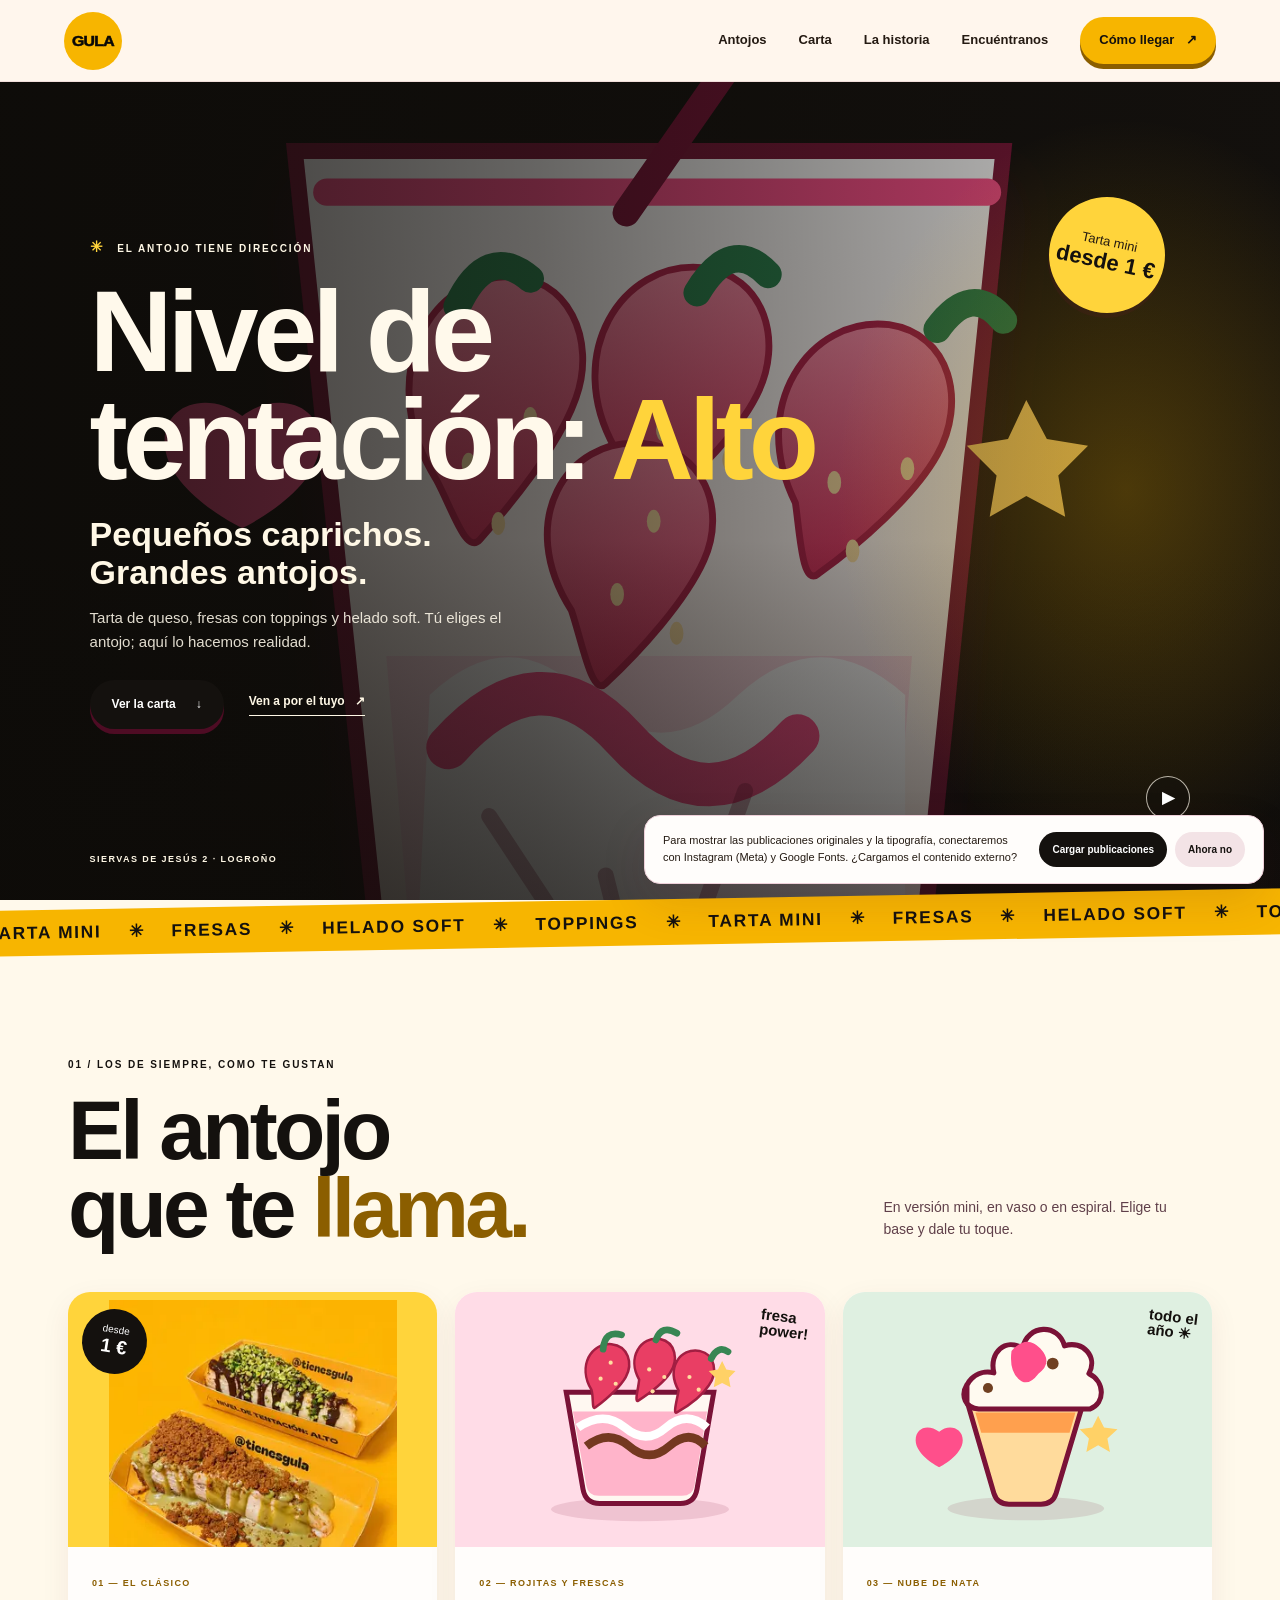
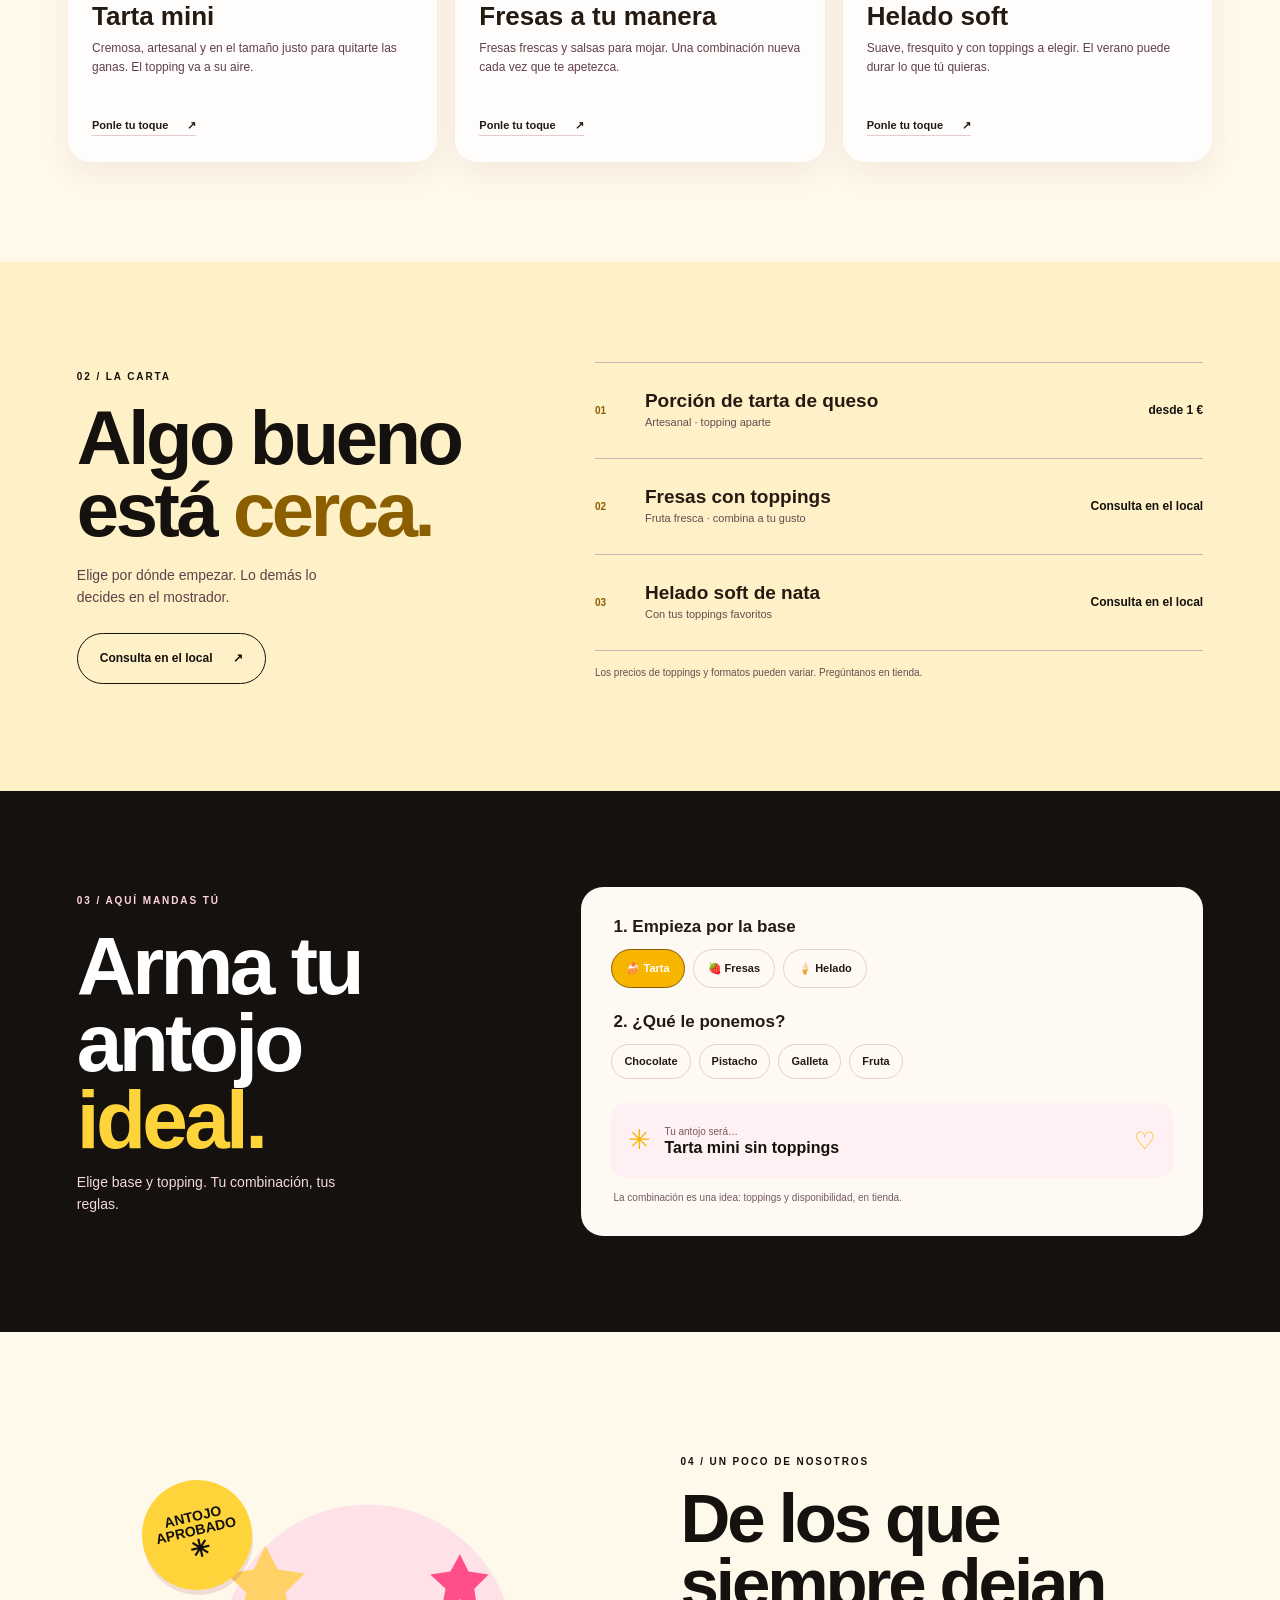
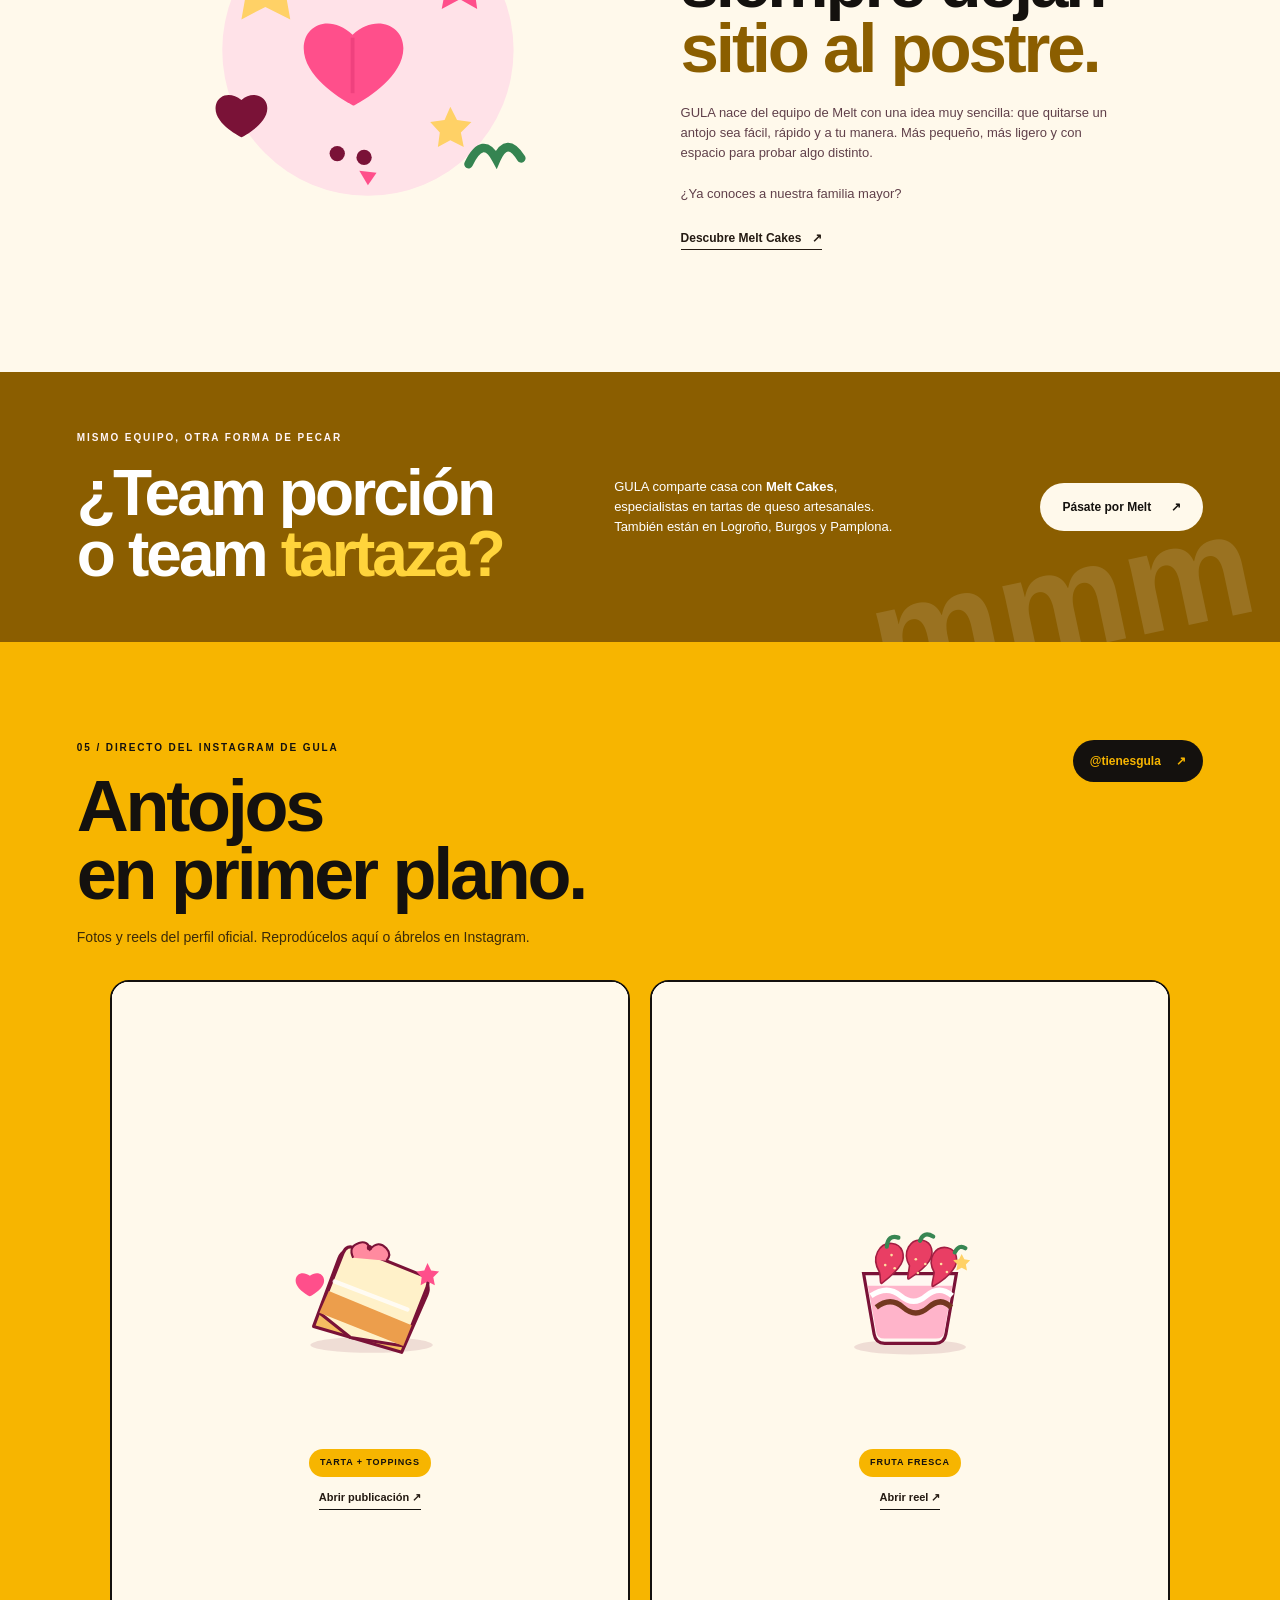
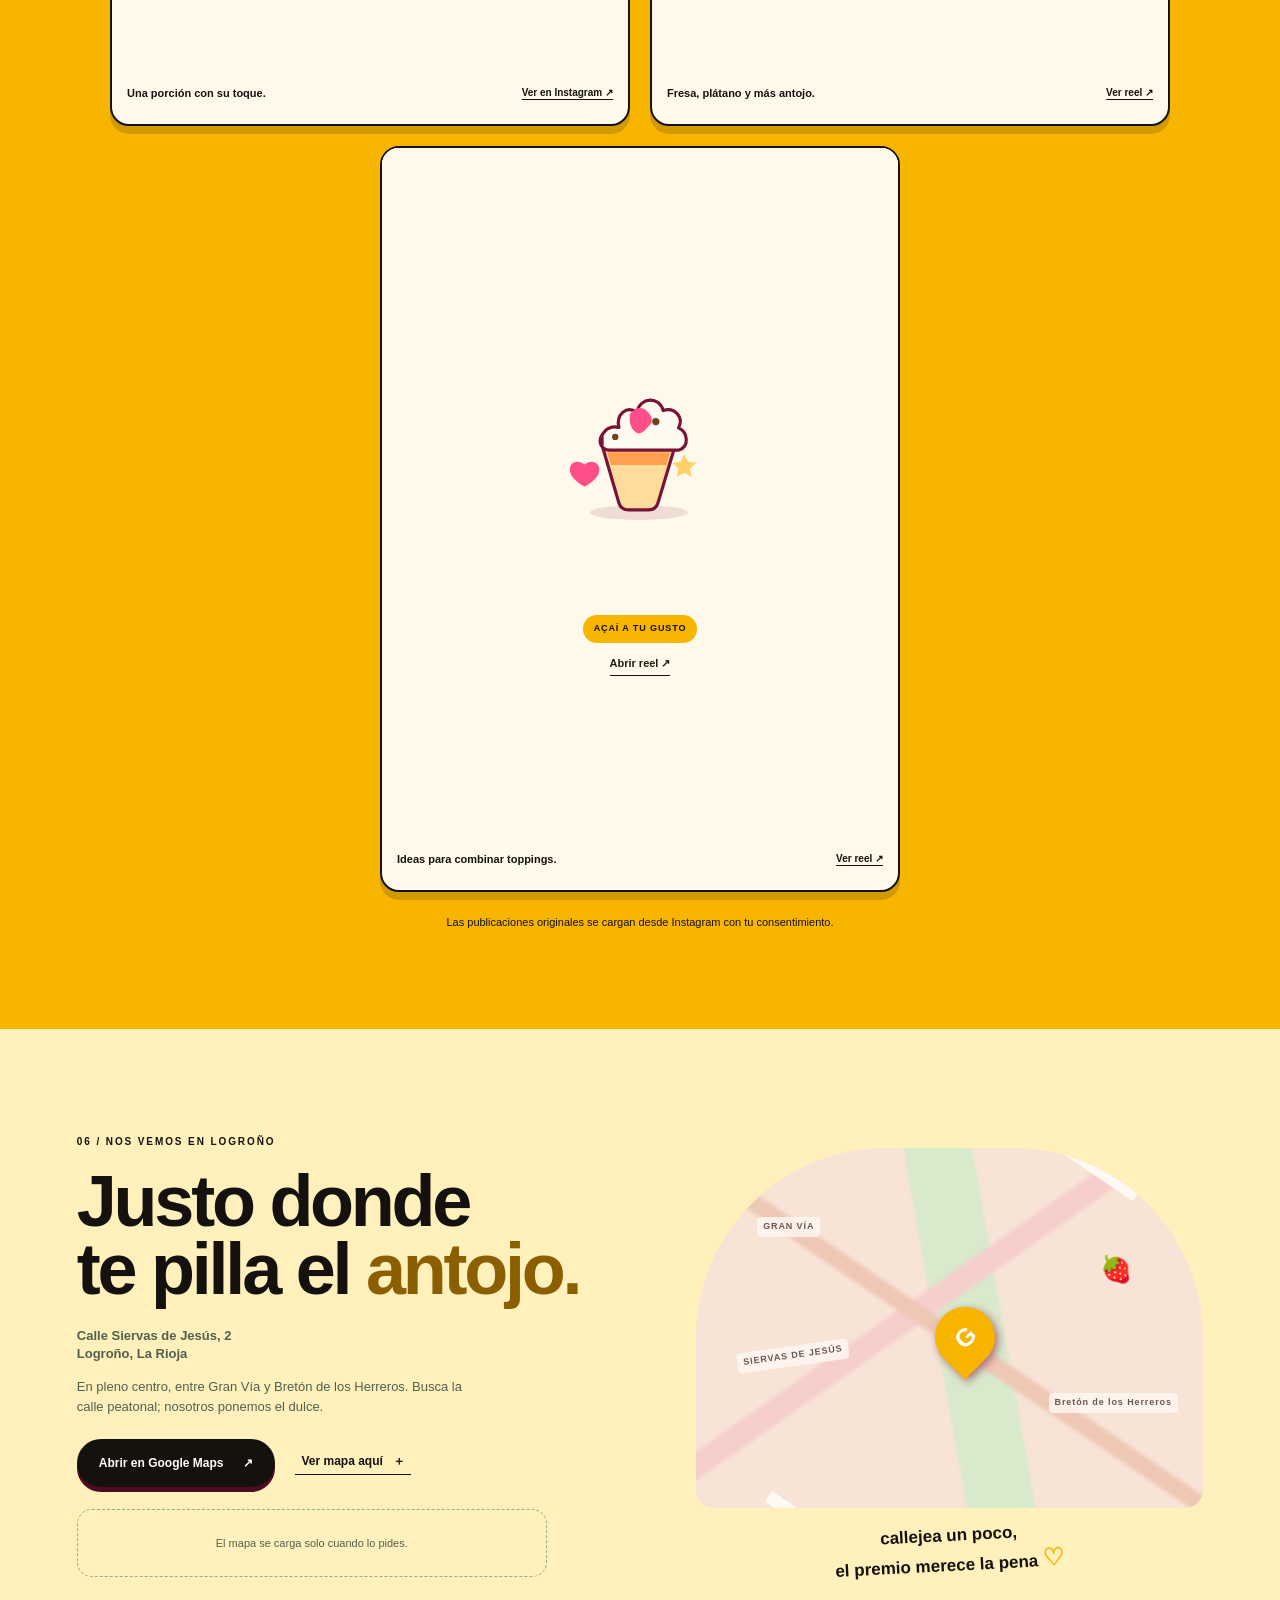
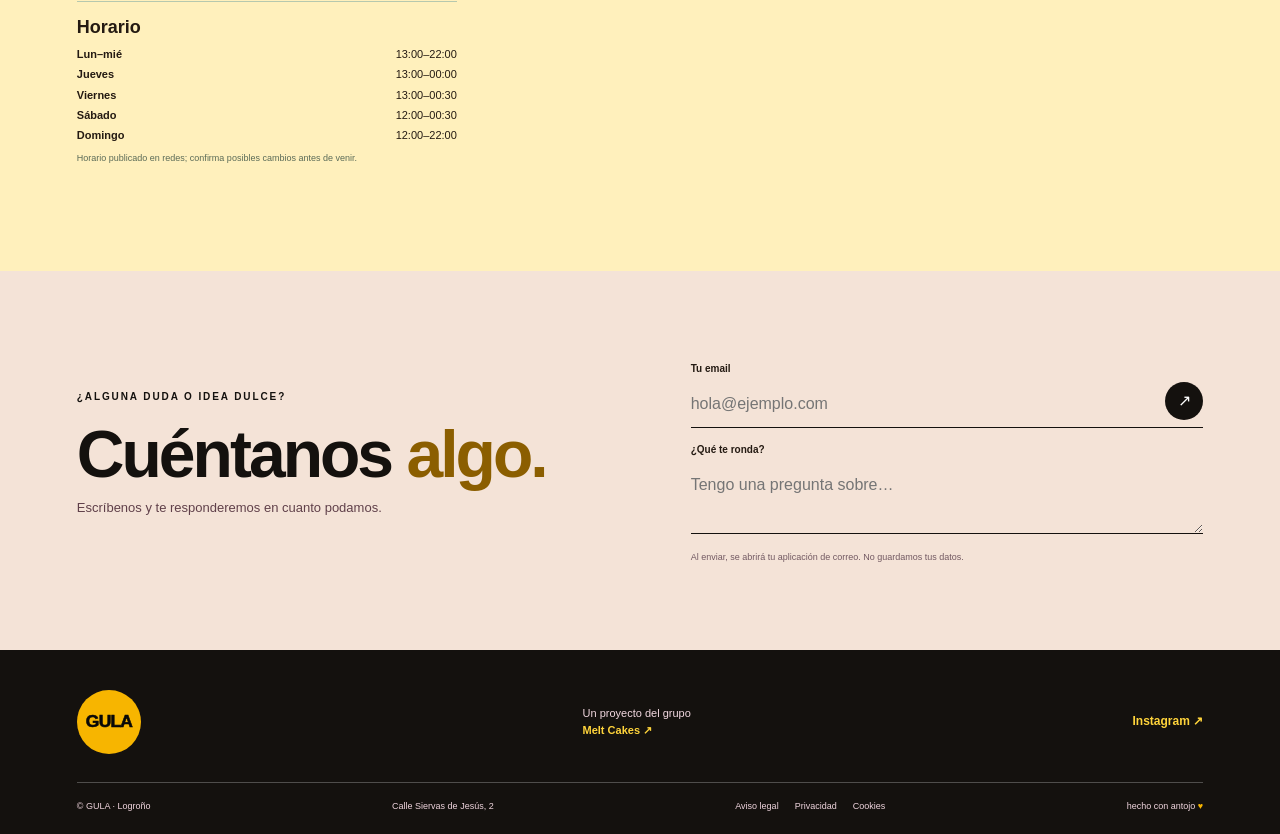
==== commit 24d9eb68: "Actualiza titular y foto de tarta mini" ====
--- a/index.html
+++ b/index.html
@@ -23,7 +23,7 @@
     <section class="hero hero-video-hero" id="inicio">
       <video class="hero-video" aria-hidden="true" autoplay muted loop playsinline preload="metadata" poster="assets/img/hero-fresas.svg"><source src="ssstik.io_1791044665269.mp4" type="video/mp4"></video>
       <div class="hero-video-scrim" aria-hidden="true"></div>
-      <div class="hero-copy"><p class="eyebrow"><span class="sparkle">✳</span> EL ANTOJO TIENE DIRECCIÓN</p><h1>¿Te apetece<br>algo <em>rico?</em></h1><p class="hero-lede">Pequeños caprichos.<br>Grandes antojos.</p><p class="hero-intro">Tarta de queso, fresas con toppings y helado soft. Tú eliges el antojo; aquí lo hacemos realidad.</p><div class="hero-actions"><a class="button button-dark" href="#carta">Ver la carta <span>↓</span></a><a class="text-link" href="#visitanos">Ven a por el tuyo <span>↗</span></a></div></div>
+      <div class="hero-copy"><p class="eyebrow"><span class="sparkle">✳</span> EL ANTOJO TIENE DIRECCIÓN</p><h1>Nivel de<br>tentación: <em>Alto</em></h1><p class="hero-lede">Pequeños caprichos.<br>Grandes antojos.</p><p class="hero-intro">Tarta de queso, fresas con toppings y helado soft. Tú eliges el antojo; aquí lo hacemos realidad.</p><div class="hero-actions"><a class="button button-dark" href="#carta">Ver la carta <span>↓</span></a><a class="text-link" href="#visitanos">Ven a por el tuyo <span>↗</span></a></div></div>
       <span class="hero-sticker">Tarta mini<br><b>desde 1 €</b></span>
       <button class="hero-video-toggle" type="button" data-video-toggle aria-label="Pausar el vídeo de portada">Ⅱ</button>
       <div class="hero-bottom"><span>SIERVAS DE JESÚS 2 · LOGROÑO</span><span>DESLIZA Y ELIGE <b>↓</b></span></div>
@@ -31,7 +31,7 @@
     <div class="ticker" aria-label="Tartas, fresas, helado soft, antojos"><div class="ticker-track" aria-hidden="true">TARTA MINI <i>✳</i> FRESAS <i>✳</i> HELADO SOFT <i>✳</i> TOPPINGS <i>✳</i> TARTA MINI <i>✳</i> FRESAS <i>✳</i> HELADO SOFT <i>✳</i> TOPPINGS <i>✳</i></div></div>
     <section class="section cravings" id="antojos"><div class="section-head"><p class="eyebrow">01 / LOS DE SIEMPRE, COMO TE GUSTAN</p><h2>El antojo<br>que te <em>llama.</em></h2><p>En versión mini, en vaso o en espiral. Elige tu base y dale tu toque.</p></div>
       <div class="craving-grid">
-        <article class="craving-card card-cheese"><div class="card-art"><img src="assets/img/tarta-mini.svg" width="360" height="280" loading="lazy" alt="Ilustración de una porción pequeña de tarta de queso"><span class="price-badge">desde<br><b>1 €</b></span></div><div class="card-copy"><span class="card-index">01 — EL CLÁSICO</span><h3>Tarta mini</h3><p>Cremosa, artesanal y en el tamaño justo para quitarte las ganas. El topping va a su aire.</p><a href="#personaliza">Ponle tu toque <span>↗</span></a></div></article>
+        <article class="craving-card card-cheese"><div class="card-art"><img src="assets/img/tarta-mini-gula.webp" width="320" height="320" loading="lazy" alt="Tartas de queso con toppings de pistacho y chocolate, servidas en bandejas amarillas"><span class="price-badge">desde<br><b>1 €</b></span></div><div class="card-copy"><span class="card-index">01 — EL CLÁSICO</span><h3>Tarta mini</h3><p>Cremosa, artesanal y en el tamaño justo para quitarte las ganas. El topping va a su aire.</p><a href="#personaliza">Ponle tu toque <span>↗</span></a></div></article>
         <article class="craving-card card-strawberry"><div class="card-art"><img src="assets/img/vaso-fresas.svg" width="360" height="280" loading="lazy" alt="Ilustración de fresas frescas en vaso con chocolate y toppings"><span class="art-note">fresa<br>power!</span></div><div class="card-copy"><span class="card-index">02 — ROJITAS Y FRESCAS</span><h3>Fresas a tu manera</h3><p>Fresas frescas y salsas para mojar. Una combinación nueva cada vez que te apetezca.</p><a href="#personaliza">Ponle tu toque <span>↗</span></a></div></article>
         <article class="craving-card card-soft"><div class="card-art"><img src="assets/img/helado-soft.svg" width="360" height="280" loading="lazy" alt="Ilustración de helado soft de nata con topping de chocolate"><span class="art-note">todo el<br>año ☀</span></div><div class="card-copy"><span class="card-index">03 — NUBE DE NATA</span><h3>Helado soft</h3><p>Suave, fresquito y con toppings a elegir. El verano puede durar lo que tú quieras.</p><a href="#personaliza">Ponle tu toque <span>↗</span></a></div></article>
       </div>
--- a/css/styles.css
+++ b/css/styles.css
@@ -50,3 +50,6 @@
 .hero-video-toggle:hover{background:var(--gula-primary);color:var(--gula-berry)}
 @media(max-width:800px){.hero-video-hero{min-height:calc(100svh - 72px);padding:82px 7vw 110px}.hero-video-hero .hero-copy{width:min(720px,80%)}.hero-video-hero .hero-sticker{top:10%;right:7%;width:92px;height:92px}.hero-video-toggle{right:7vw;bottom:72px}}
 @media(max-width:560px){.hero-video-hero{min-height:min(780px,calc(100svh - 72px));padding:88px 23px 112px;justify-content:flex-start}.hero-video-hero .hero-copy{width:100%;max-width:100%;padding:0}.hero-video-hero h1{font-size:clamp(59px,16vw,86px)}.hero-video-hero .hero-lede{font-size:23px}.hero-video-hero .hero-intro{font-size:13px;max-width:310px}.hero-video{object-position:59% center}.hero-video-scrim{background:linear-gradient(90deg,rgba(13,11,8,.79) 0%,rgba(13,11,8,.51) 65%,rgba(13,11,8,.22) 100%),linear-gradient(0deg,rgba(13,11,8,.6) 0%,transparent 45%)}.hero-video-hero .hero-sticker{top:auto;right:8%;bottom:14%;width:86px;height:86px;font-size:11px}.hero-video-hero .hero-sticker b{font-size:18px}.hero-video-toggle{right:23px;bottom:66px}}
+.card-cheese .card-art{background:var(--gula-accent)}
+.card-cheese .price-badge{left:14px;right:auto}
+@media(max-width:560px){.card-cheese .price-badge{left:8px;right:auto;top:8px}}
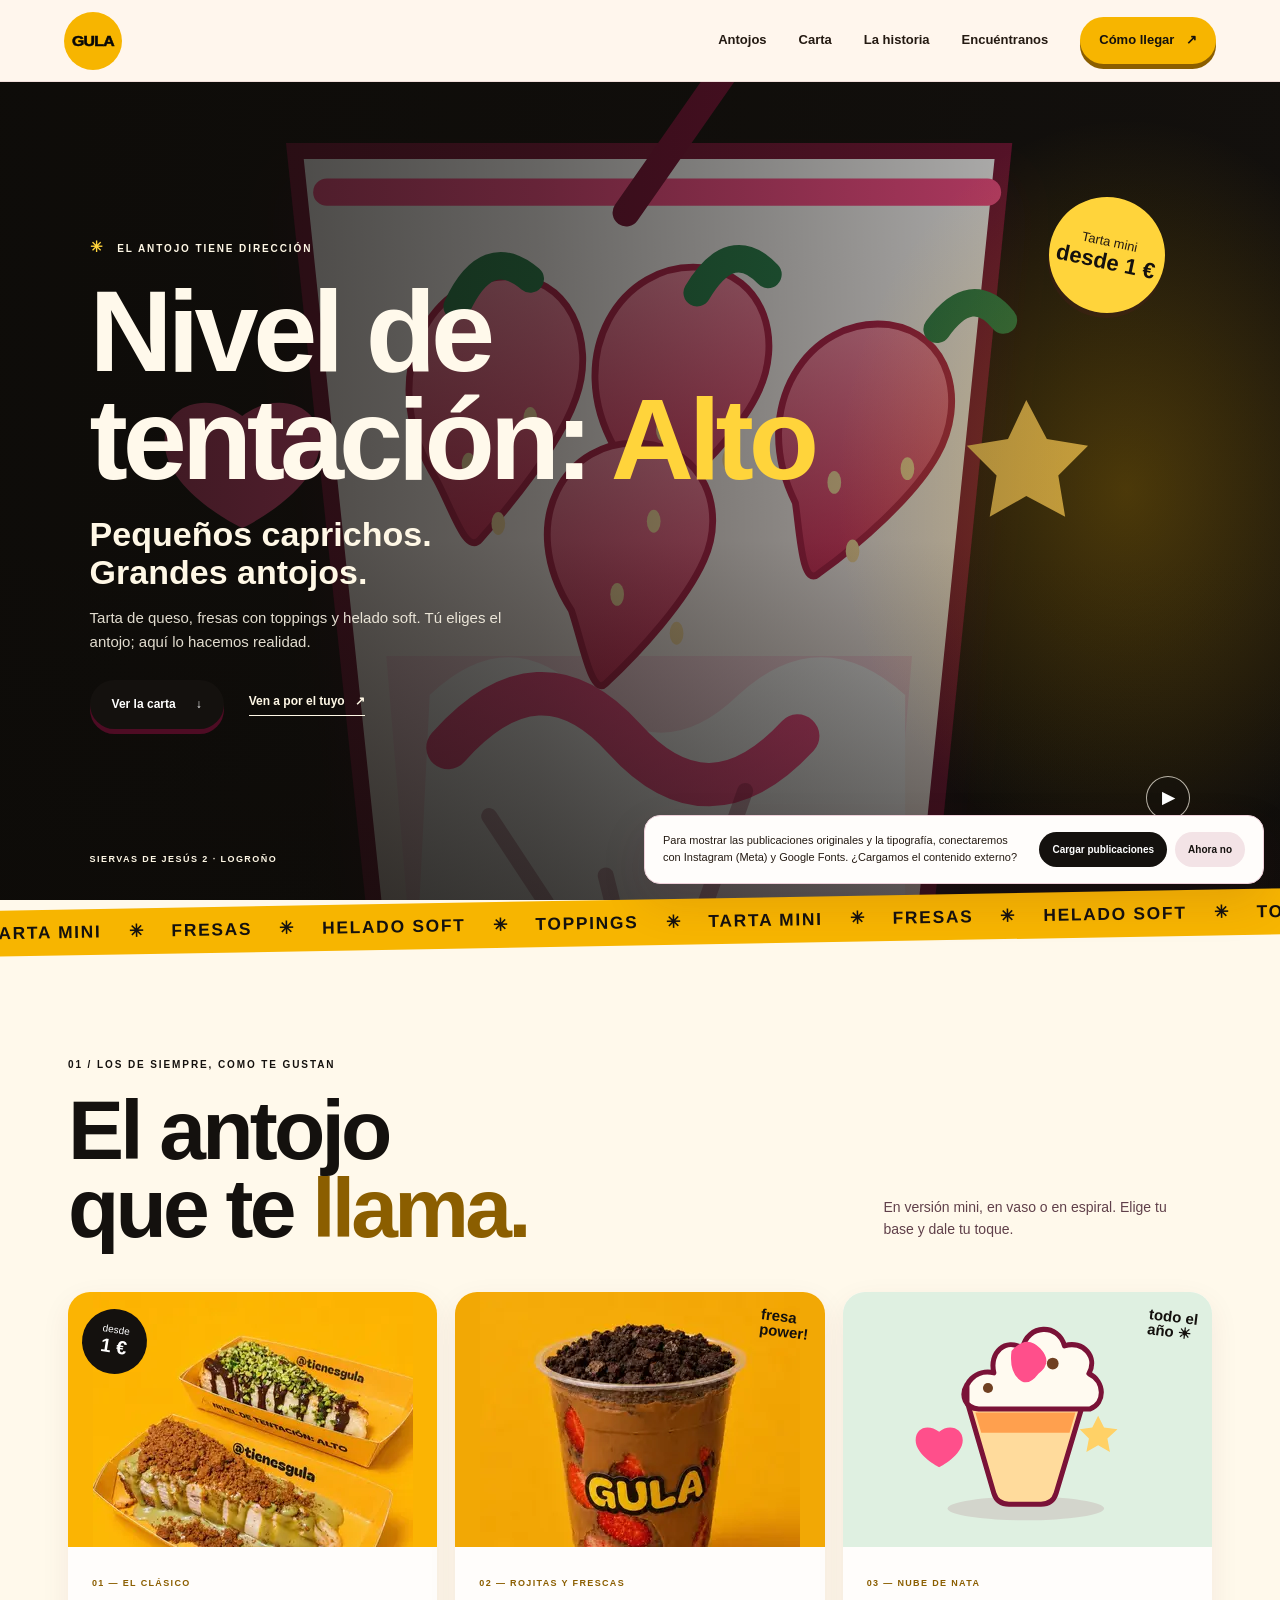
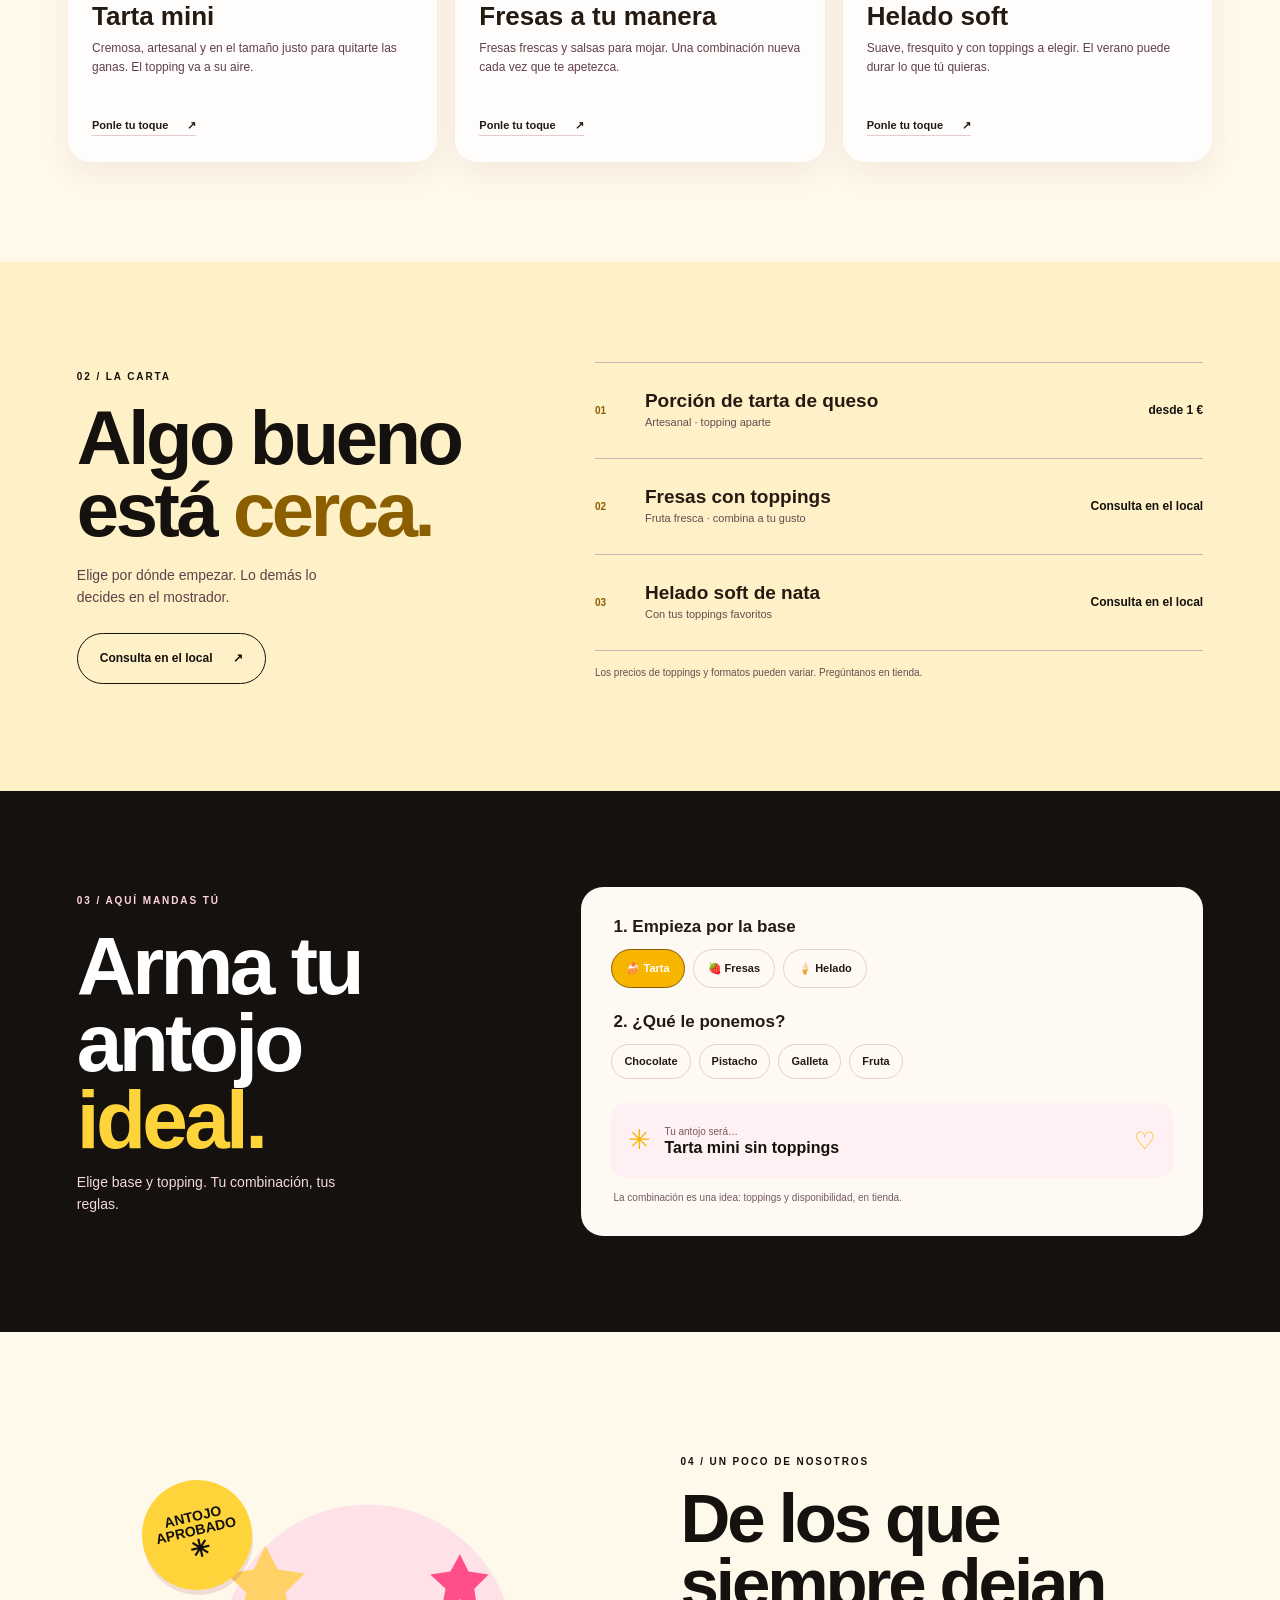
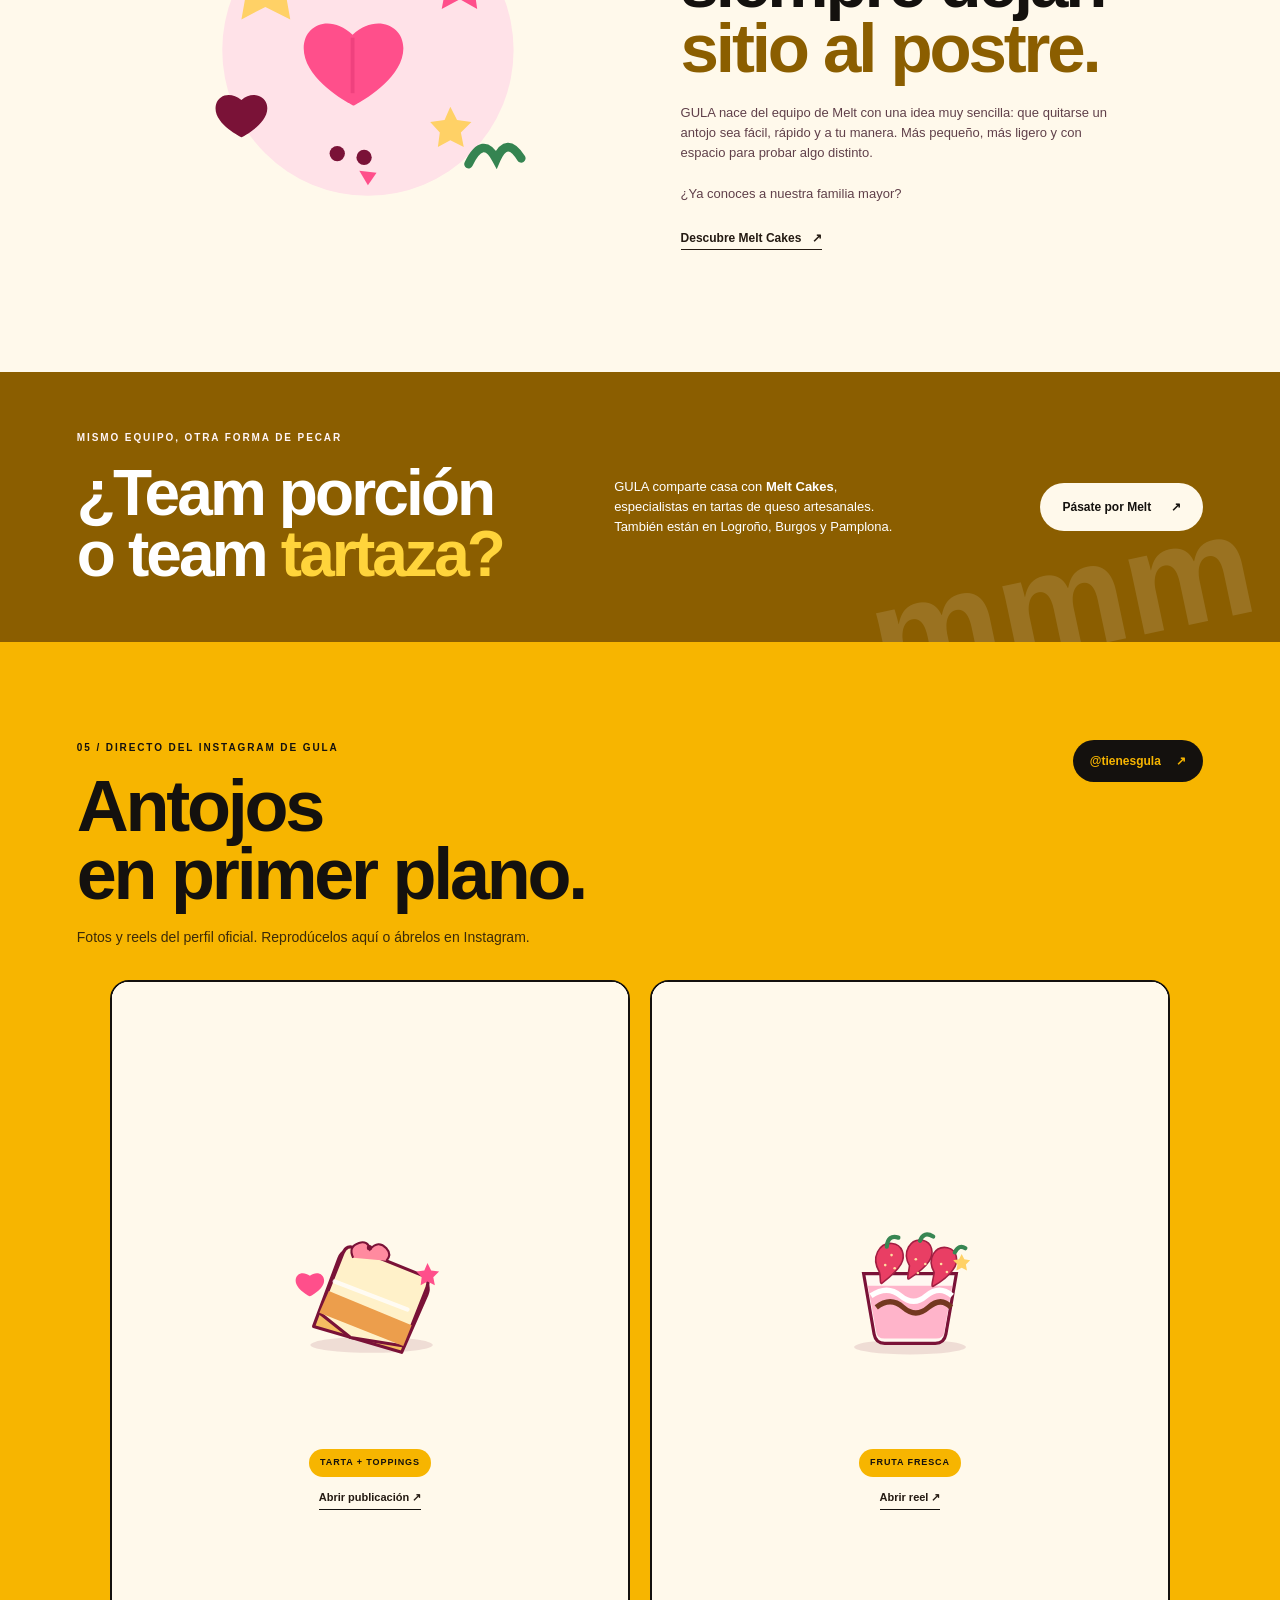
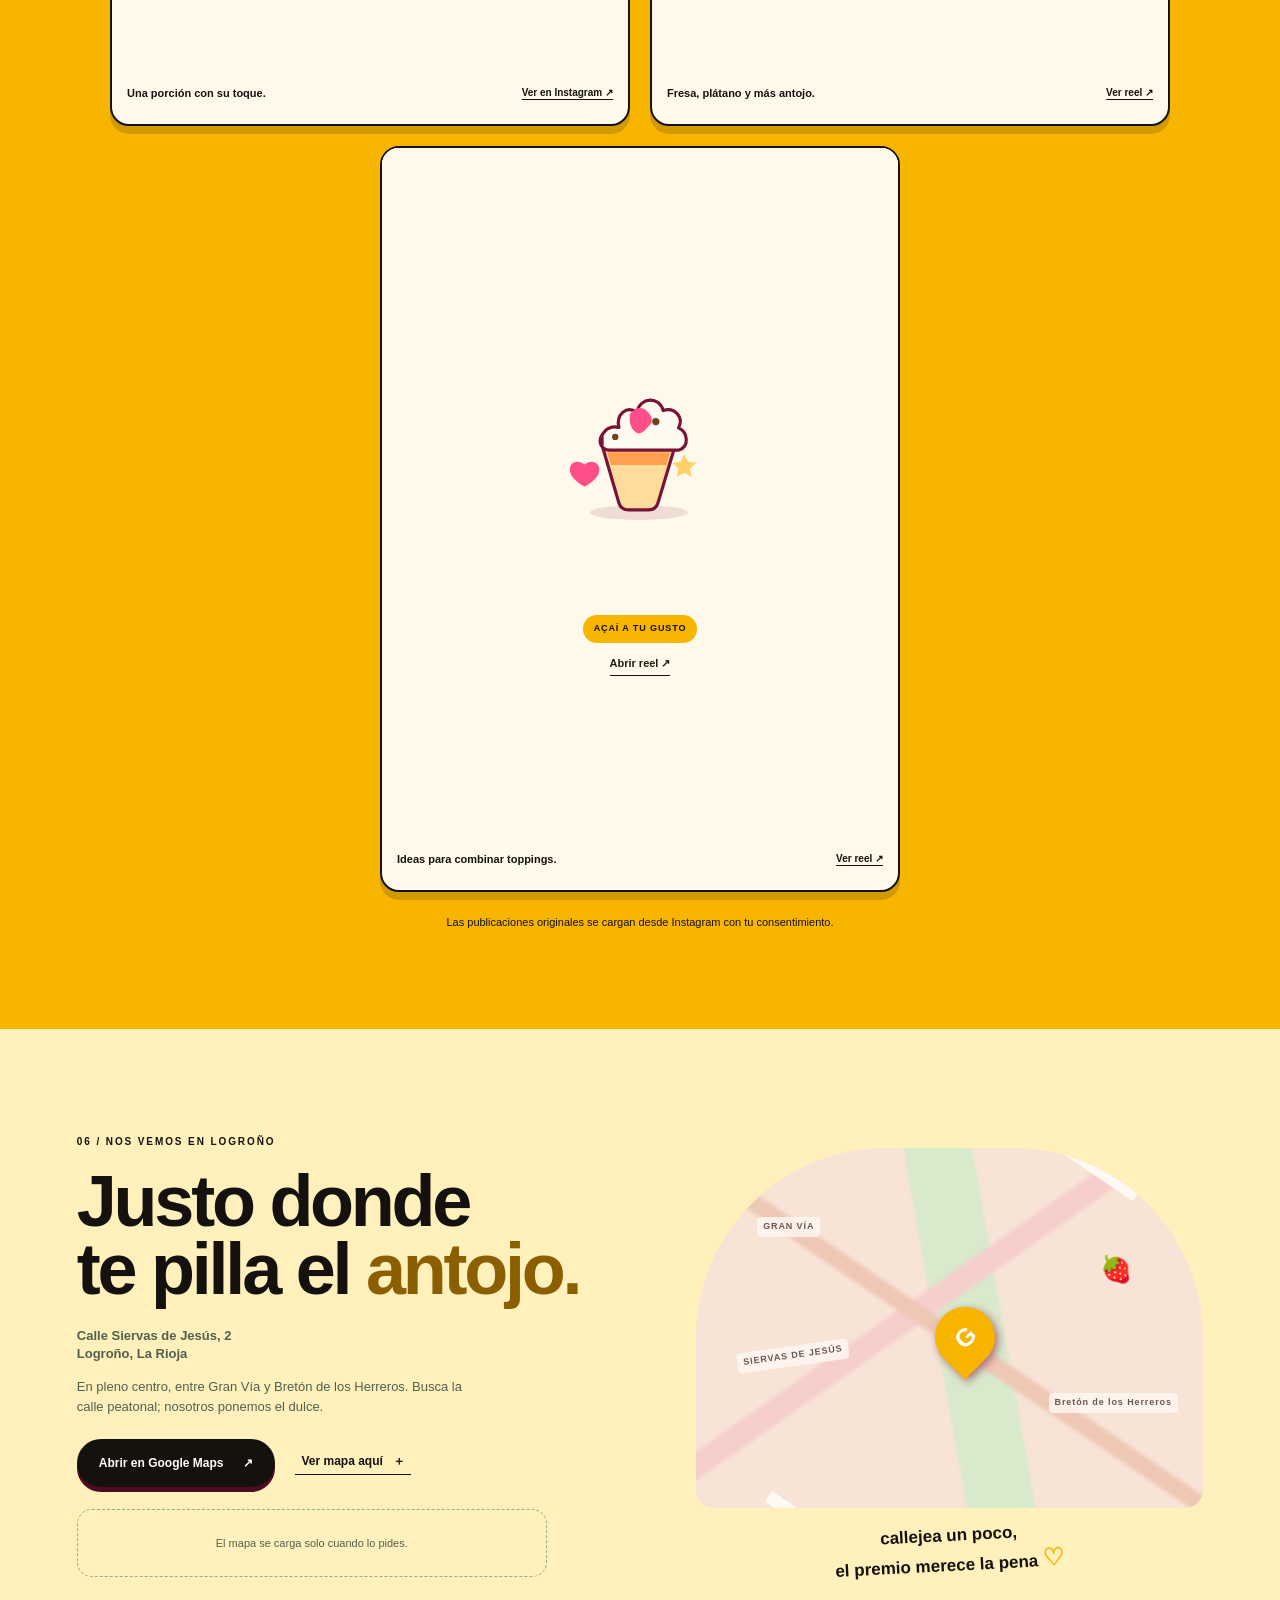
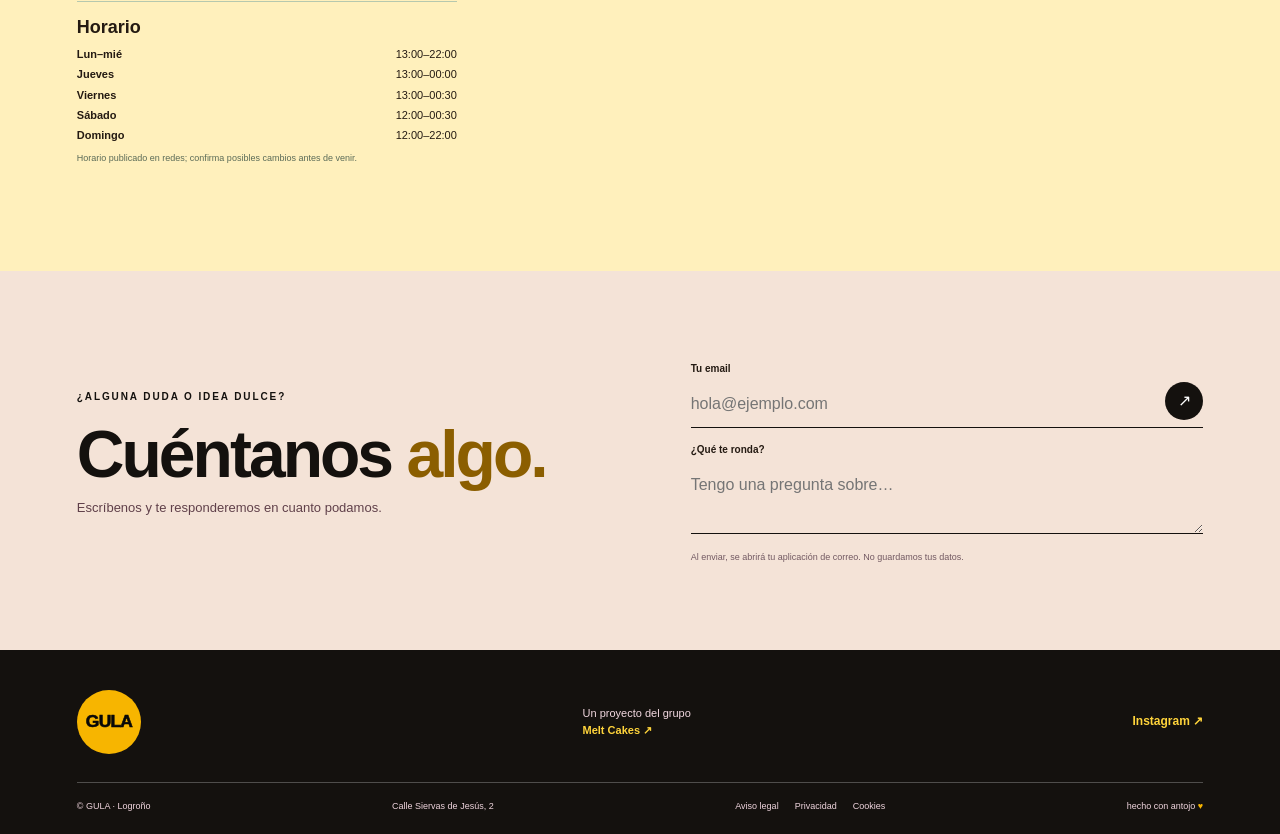
==== commit 519807ff: "Añade fotos reales de tartas y fresas" ====
--- a/index.html
+++ b/index.html
@@ -9,7 +9,7 @@
   <meta name="twitter:card" content="summary_large_image">
   <title>GULA Logroño · Pequeños caprichos, grandes antojos</title>
   <link rel="icon" href="assets/icons/favicon.svg" type="image/svg+xml">
-  <link rel="stylesheet" href="css/styles.css">
+  <link rel="stylesheet" href="css/styles.css?v=20261004">
   <script type="application/ld+json">{"@context":"https://schema.org","@type":"IceCreamShop","name":"GULA","address":{"@type":"PostalAddress","streetAddress":"Calle Siervas de Jesús, 2","addressLocality":"Logroño","addressRegion":"La Rioja","addressCountry":"ES"},"sameAs":["https://www.instagram.com/tienesgula/"]}</script>
 </head>
 <body>
@@ -32,7 +32,7 @@
     <section class="section cravings" id="antojos"><div class="section-head"><p class="eyebrow">01 / LOS DE SIEMPRE, COMO TE GUSTAN</p><h2>El antojo<br>que te <em>llama.</em></h2><p>En versión mini, en vaso o en espiral. Elige tu base y dale tu toque.</p></div>
       <div class="craving-grid">
         <article class="craving-card card-cheese"><div class="card-art"><img src="assets/img/tarta-mini-gula.webp" width="320" height="320" loading="lazy" alt="Tartas de queso con toppings de pistacho y chocolate, servidas en bandejas amarillas"><span class="price-badge">desde<br><b>1 €</b></span></div><div class="card-copy"><span class="card-index">01 — EL CLÁSICO</span><h3>Tarta mini</h3><p>Cremosa, artesanal y en el tamaño justo para quitarte las ganas. El topping va a su aire.</p><a href="#personaliza">Ponle tu toque <span>↗</span></a></div></article>
-        <article class="craving-card card-strawberry"><div class="card-art"><img src="assets/img/vaso-fresas.svg" width="360" height="280" loading="lazy" alt="Ilustración de fresas frescas en vaso con chocolate y toppings"><span class="art-note">fresa<br>power!</span></div><div class="card-copy"><span class="card-index">02 — ROJITAS Y FRESCAS</span><h3>Fresas a tu manera</h3><p>Fresas frescas y salsas para mojar. Una combinación nueva cada vez que te apetezca.</p><a href="#personaliza">Ponle tu toque <span>↗</span></a></div></article>
+        <article class="craving-card card-strawberry"><div class="card-art"><img src="assets/img/fresas-gula.webp" width="320" height="320" loading="lazy" alt="Vaso de GULA con fresas, crema y galleta triturada"><span class="art-note">fresa<br>power!</span></div><div class="card-copy"><span class="card-index">02 — ROJITAS Y FRESCAS</span><h3>Fresas a tu manera</h3><p>Fresas frescas y salsas para mojar. Una combinación nueva cada vez que te apetezca.</p><a href="#personaliza">Ponle tu toque <span>↗</span></a></div></article>
         <article class="craving-card card-soft"><div class="card-art"><img src="assets/img/helado-soft.svg" width="360" height="280" loading="lazy" alt="Ilustración de helado soft de nata con topping de chocolate"><span class="art-note">todo el<br>año ☀</span></div><div class="card-copy"><span class="card-index">03 — NUBE DE NATA</span><h3>Helado soft</h3><p>Suave, fresquito y con toppings a elegir. El verano puede durar lo que tú quieras.</p><a href="#personaliza">Ponle tu toque <span>↗</span></a></div></article>
       </div>
     </section>
--- a/css/styles.css
+++ b/css/styles.css
@@ -50,6 +50,9 @@
 .hero-video-toggle:hover{background:var(--gula-primary);color:var(--gula-berry)}
 @media(max-width:800px){.hero-video-hero{min-height:calc(100svh - 72px);padding:82px 7vw 110px}.hero-video-hero .hero-copy{width:min(720px,80%)}.hero-video-hero .hero-sticker{top:10%;right:7%;width:92px;height:92px}.hero-video-toggle{right:7vw;bottom:72px}}
 @media(max-width:560px){.hero-video-hero{min-height:min(780px,calc(100svh - 72px));padding:88px 23px 112px;justify-content:flex-start}.hero-video-hero .hero-copy{width:100%;max-width:100%;padding:0}.hero-video-hero h1{font-size:clamp(59px,16vw,86px)}.hero-video-hero .hero-lede{font-size:23px}.hero-video-hero .hero-intro{font-size:13px;max-width:310px}.hero-video{object-position:59% center}.hero-video-scrim{background:linear-gradient(90deg,rgba(13,11,8,.79) 0%,rgba(13,11,8,.51) 65%,rgba(13,11,8,.22) 100%),linear-gradient(0deg,rgba(13,11,8,.6) 0%,transparent 45%)}.hero-video-hero .hero-sticker{top:auto;right:8%;bottom:14%;width:86px;height:86px;font-size:11px}.hero-video-hero .hero-sticker b{font-size:18px}.hero-video-toggle{right:23px;bottom:66px}}
-.card-cheese .card-art{background:var(--gula-accent)}
+.card-cheese .card-art{background:#fbb403}
 .card-cheese .price-badge{left:14px;right:auto}
 @media(max-width:560px){.card-cheese .price-badge{left:8px;right:auto;top:8px}}
+.card-strawberry .card-art{background:#f2a805}
+.card-cheese .card-art img,.card-strawberry .card-art img{width:auto;height:100%;object-fit:contain}
+@media(max-width:800px){.card-cheese .card-art img,.card-strawberry .card-art img{width:100%;height:auto}}
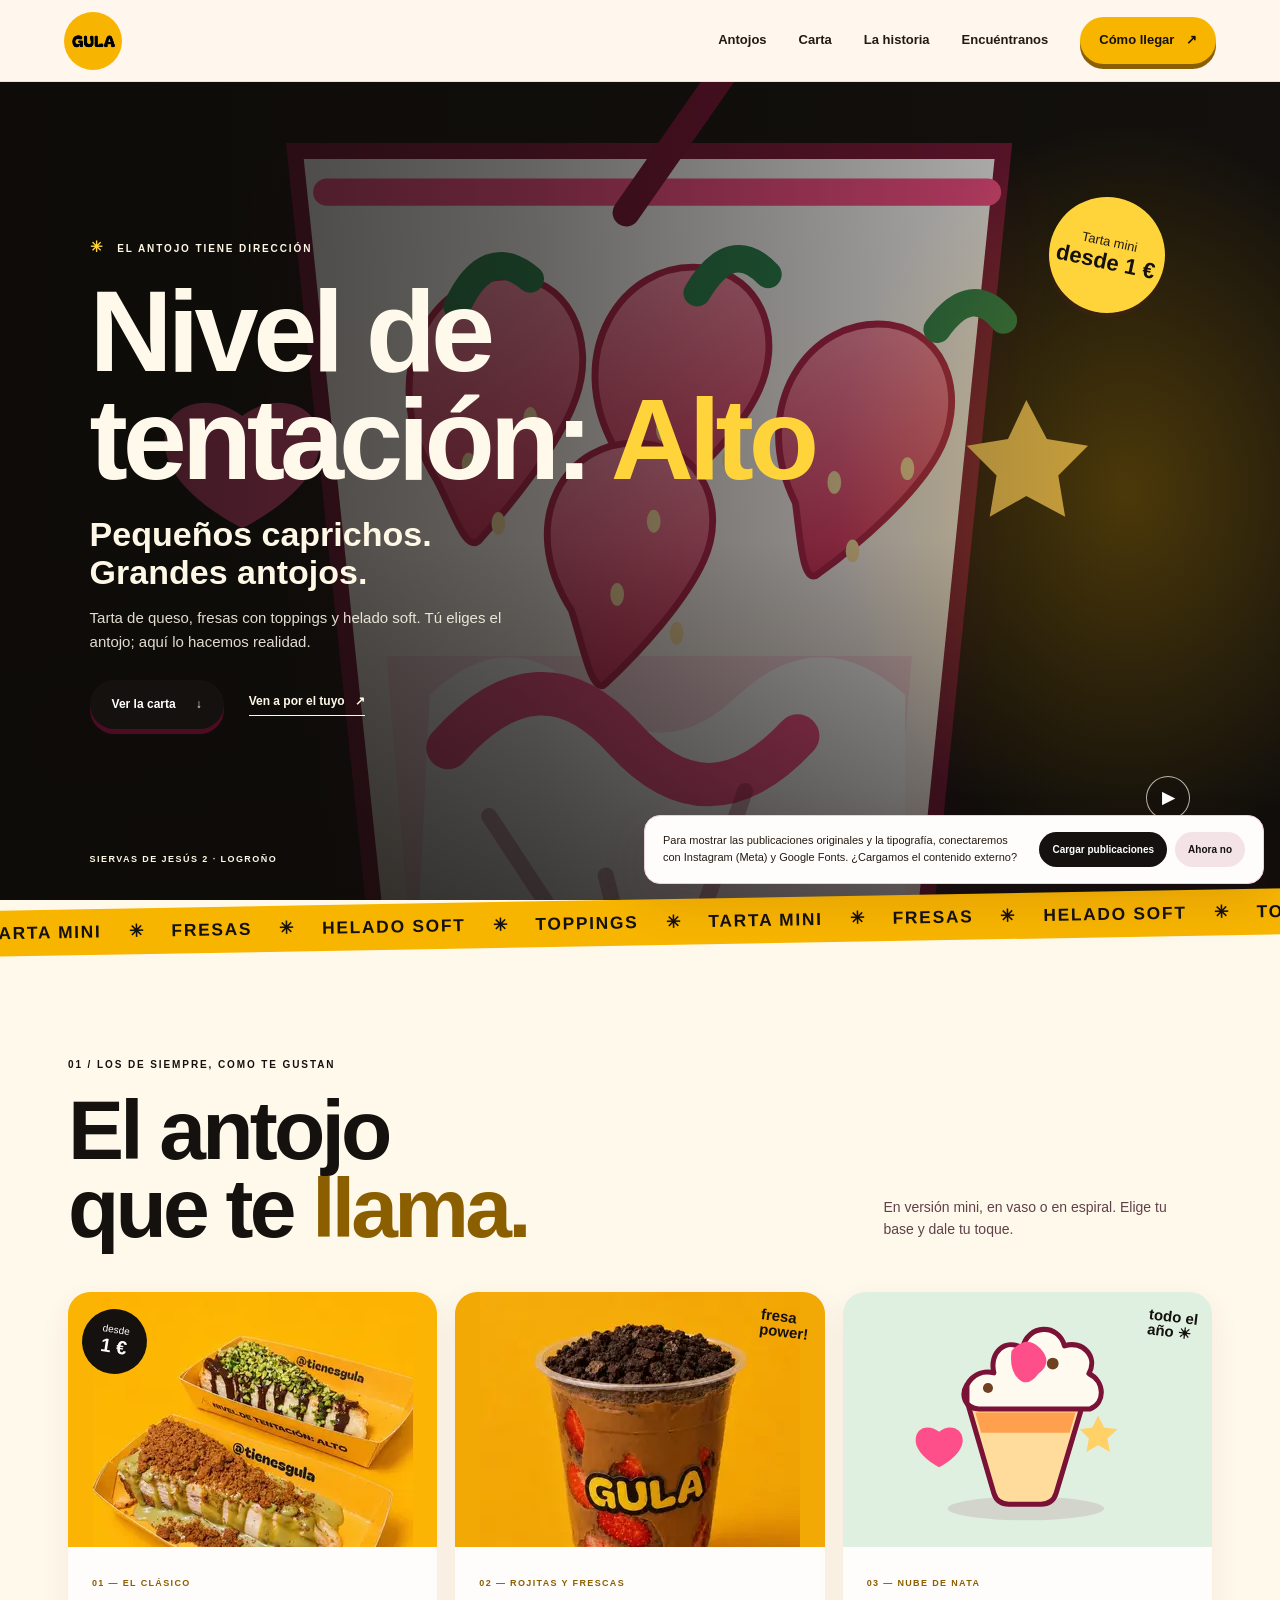
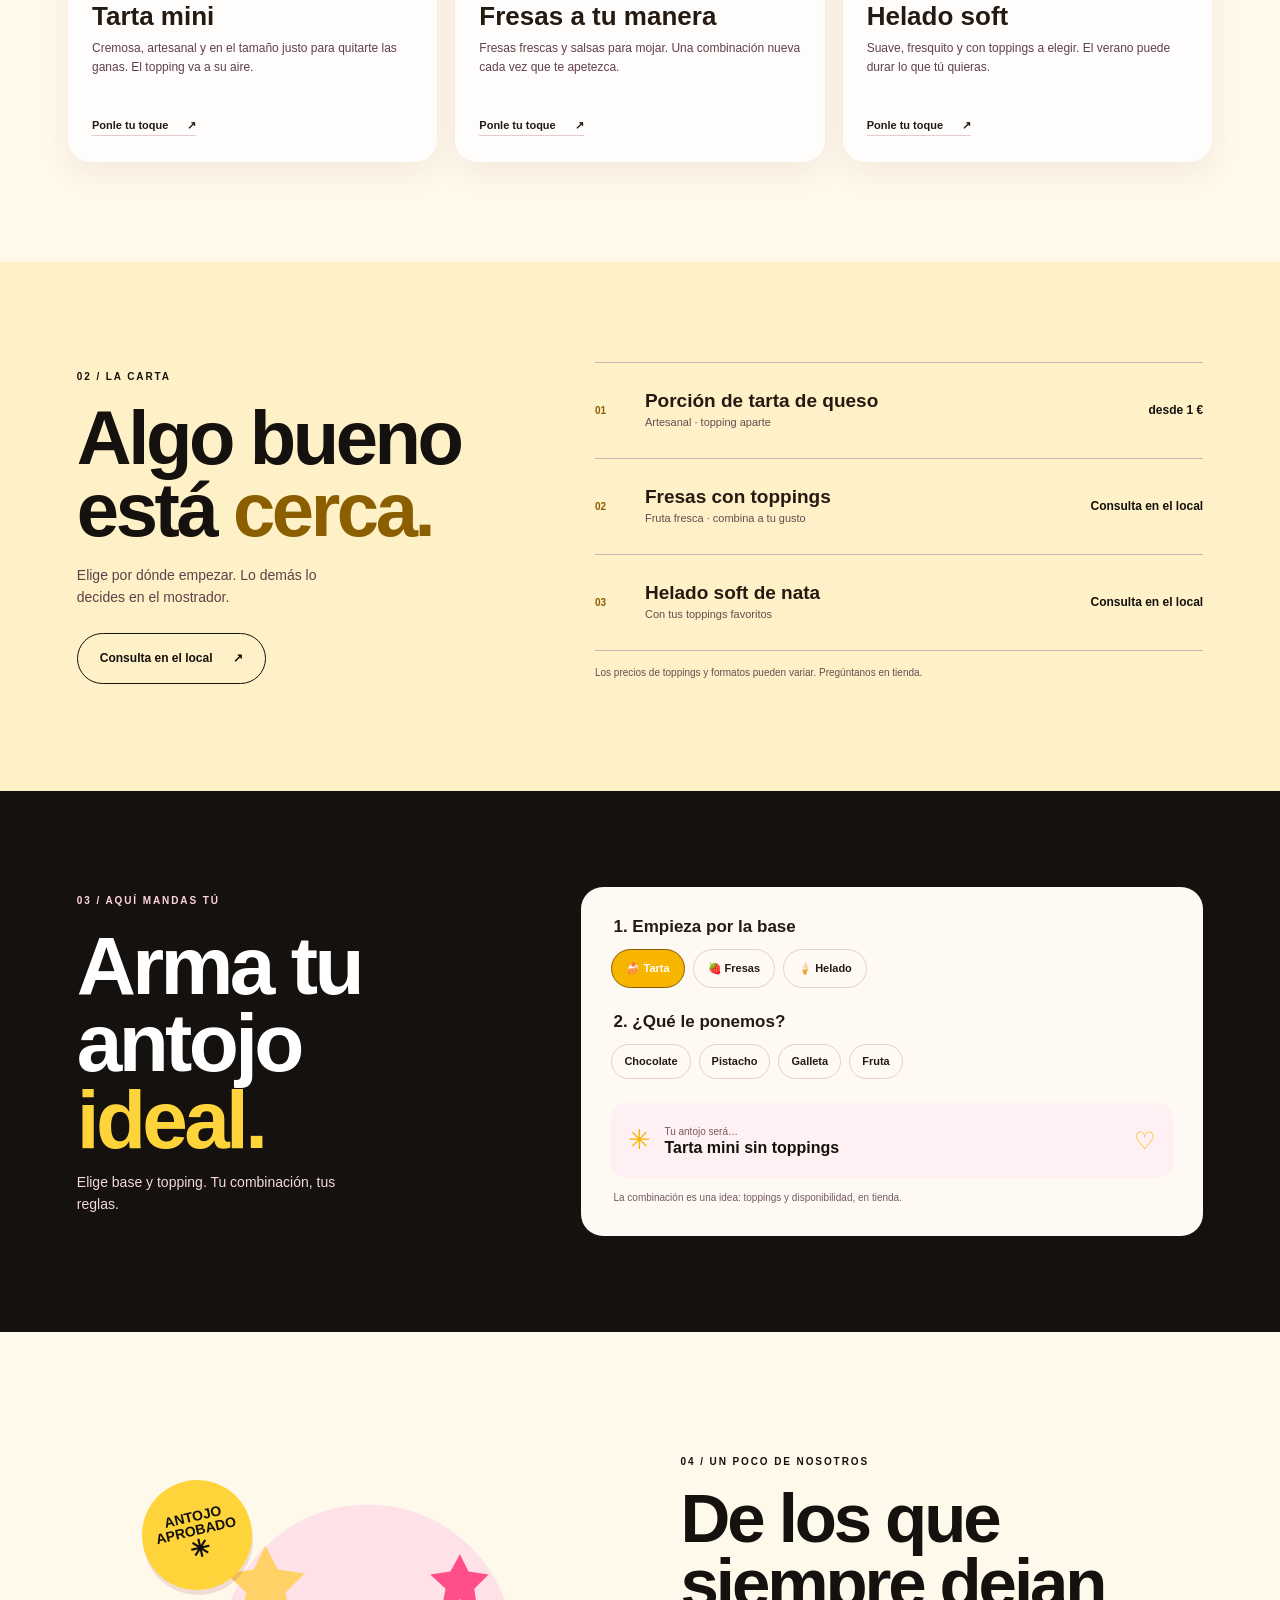
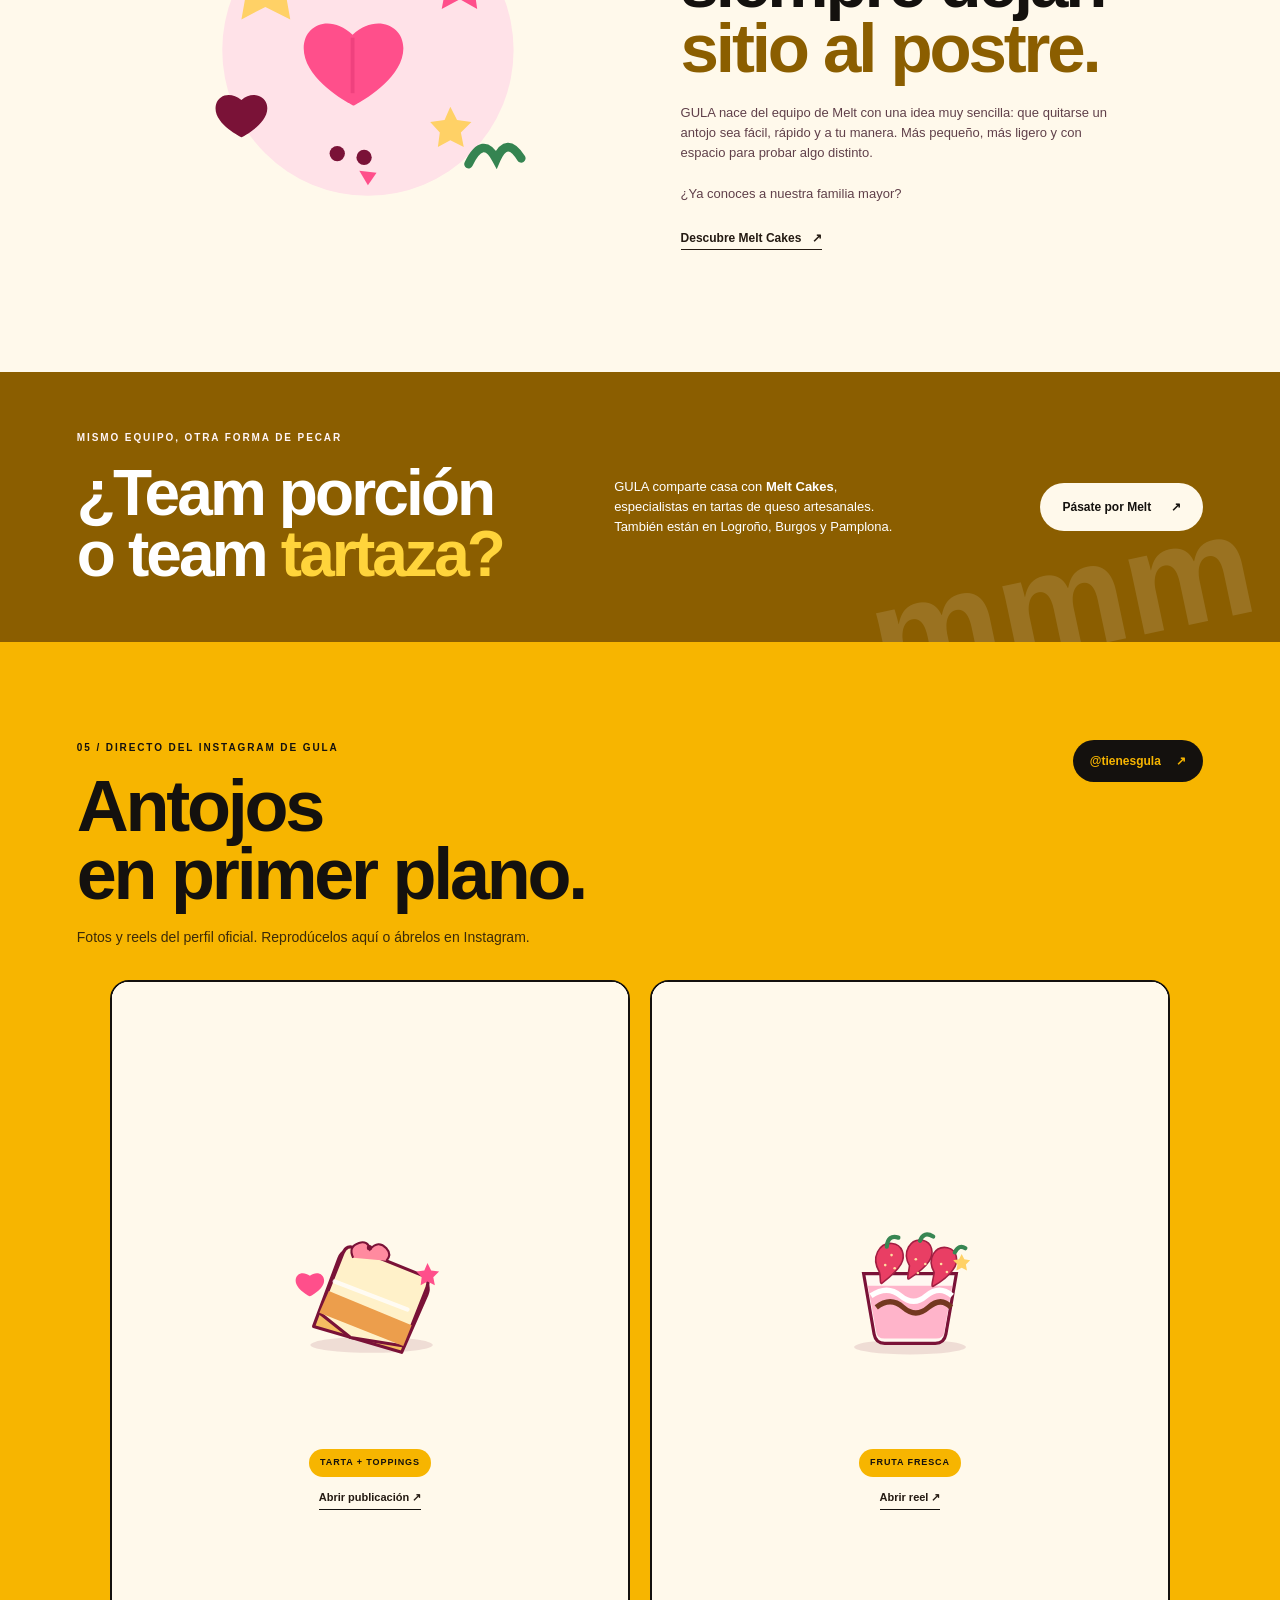
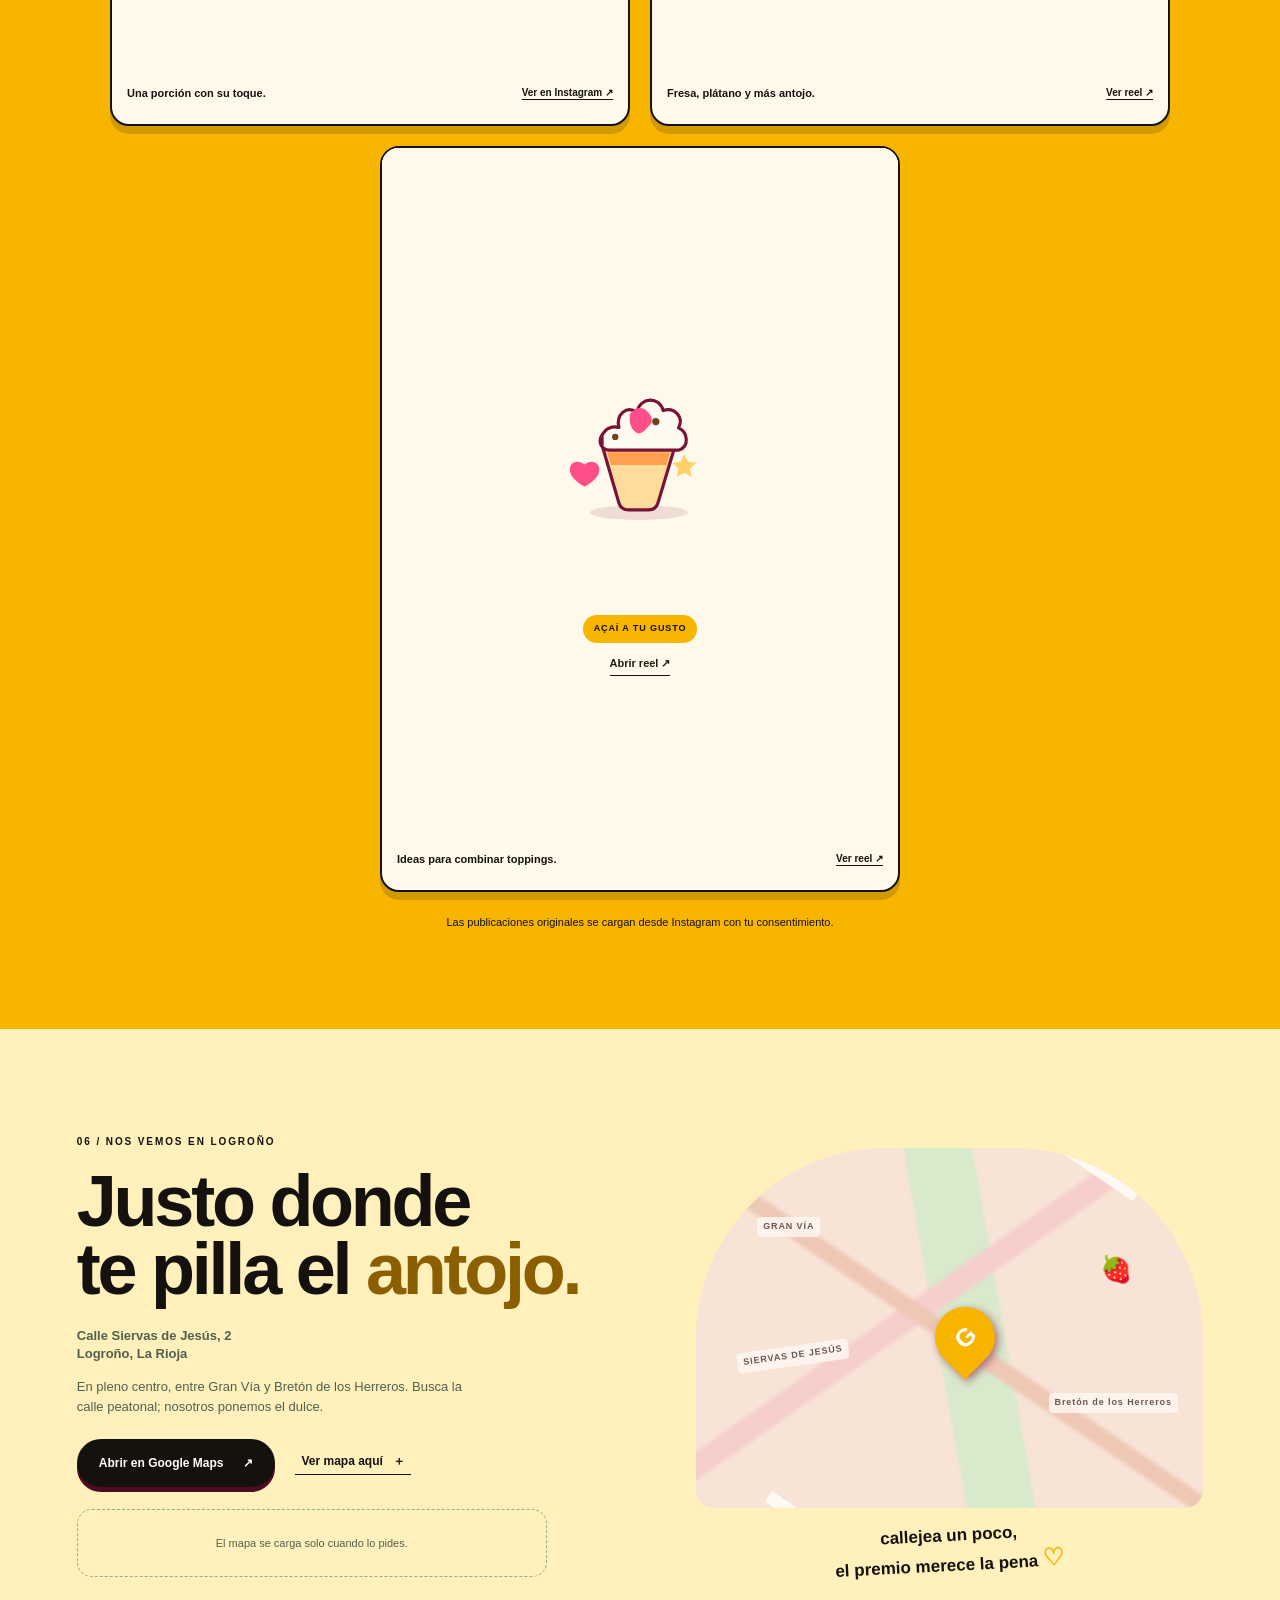
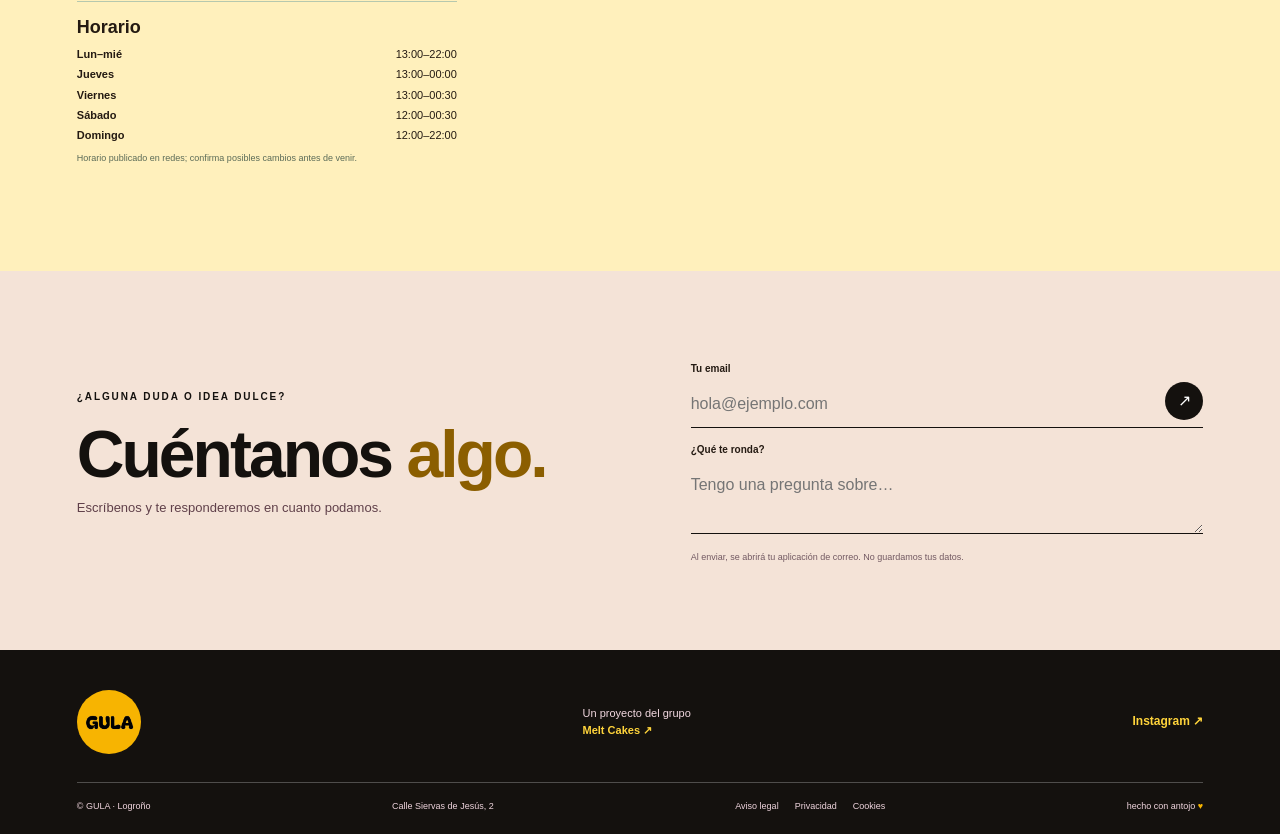
==== commit 3405626a: "Usa el logo original de GULA" ====
--- a/index.html
+++ b/index.html
@@ -8,14 +8,14 @@
   <meta property="og:type" content="website"><meta property="og:title" content="GULA · Pequeños caprichos, grandes antojos"><meta property="og:description" content="Tartas, fresas y helado soft en el centro de Logroño.">
   <meta name="twitter:card" content="summary_large_image">
   <title>GULA Logroño · Pequeños caprichos, grandes antojos</title>
-  <link rel="icon" href="assets/icons/favicon.svg" type="image/svg+xml">
+  <link rel="icon" href="assets/icons/gula-logo.jpg" type="image/jpeg">
   <link rel="stylesheet" href="css/styles.css?v=20261004">
   <script type="application/ld+json">{"@context":"https://schema.org","@type":"IceCreamShop","name":"GULA","address":{"@type":"PostalAddress","streetAddress":"Calle Siervas de Jesús, 2","addressLocality":"Logroño","addressRegion":"La Rioja","addressCountry":"ES"},"sameAs":["https://www.instagram.com/tienesgula/"]}</script>
 </head>
 <body>
   <a class="skip-link" href="#contenido">Saltar al contenido</a>
   <header class="site-header">
-    <a class="wordmark" href="#inicio" aria-label="GULA, inicio"><img src="assets/icons/gula-logo.svg" width="58" height="58" alt=""></a>
+    <a class="wordmark" href="#inicio" aria-label="GULA, inicio"><img src="assets/icons/gula-logo.jpg" width="58" height="58" alt=""></a>
     <button class="menu-toggle" aria-expanded="false" aria-controls="nav-principal"><span></span><span></span><span class="sr-only">Abrir menú</span></button>
     <nav id="nav-principal" class="main-nav" aria-label="Navegación principal"><a href="#antojos">Antojos</a><a href="#carta">Carta</a><a href="#historia">La historia</a><a href="#visitanos">Encuéntranos</a><a class="nav-cta" href="https://maps.google.com/?q=Calle+Siervas+de+Jesus+2+Logrono" target="_blank" rel="noopener">Cómo llegar <span aria-hidden="true">↗</span></a></nav>
   </header>
@@ -49,6 +49,6 @@
     <section class="contact-section" id="contacto"><div><p class="eyebrow">¿ALGUNA DUDA O IDEA DULCE?</p><h2>Cuéntanos <em>algo.</em></h2><p>Escríbenos y te responderemos en cuanto podamos.</p></div><form id="contact-form"><label for="email">Tu email</label><div class="email-row"><input id="email" name="email" type="email" placeholder="hola@ejemplo.com" required autocomplete="email"><button type="submit" aria-label="Preparar email">↗</button></div><label for="message">¿Qué te ronda?</label><textarea id="message" name="message" rows="2" placeholder="Tengo una pregunta sobre…" required></textarea><p class="form-note">Al enviar, se abrirá tu aplicación de correo. No guardamos tus datos.</p><p id="form-status" class="form-status" aria-live="polite"></p></form></section>
   </main>
   <aside class="consent-banner" id="consent-banner" aria-label="Preferencias de privacidad" hidden><p>Para mostrar las publicaciones originales y la tipografía, conectaremos con Instagram (Meta) y Google Fonts. ¿Cargamos el contenido externo?</p><div><button id="accept-external" type="button">Cargar publicaciones</button><button id="reject-external" type="button">Ahora no</button></div></aside>
-  <footer class="site-footer"><div class="footer-top"><a class="wordmark footer-wordmark" href="#inicio" aria-label="GULA, inicio"><img src="assets/icons/gula-logo.svg" width="64" height="64" alt=""></a><p>Un proyecto del grupo<br><a href="https://meltcakes.com/" target="_blank" rel="noopener">Melt Cakes ↗</a></p><a class="footer-insta" href="https://www.instagram.com/tienesgula/" target="_blank" rel="noopener">Instagram ↗</a></div><div class="footer-bottom"><span>© GULA · Logroño</span><span>Calle Siervas de Jesús, 2</span><nav aria-label="Información legal"><a href="aviso-legal.html">Aviso legal</a><a href="privacidad.html">Privacidad</a><a href="cookies.html">Cookies</a></nav><span class="footer-made">hecho con antojo <b>♥</b></span></div></footer>
+  <footer class="site-footer"><div class="footer-top"><a class="wordmark footer-wordmark" href="#inicio" aria-label="GULA, inicio"><img src="assets/icons/gula-logo.jpg" width="64" height="64" alt=""></a><p>Un proyecto del grupo<br><a href="https://meltcakes.com/" target="_blank" rel="noopener">Melt Cakes ↗</a></p><a class="footer-insta" href="https://www.instagram.com/tienesgula/" target="_blank" rel="noopener">Instagram ↗</a></div><div class="footer-bottom"><span>© GULA · Logroño</span><span>Calle Siervas de Jesús, 2</span><nav aria-label="Información legal"><a href="aviso-legal.html">Aviso legal</a><a href="privacidad.html">Privacidad</a><a href="cookies.html">Cookies</a></nav><span class="footer-made">hecho con antojo <b>♥</b></span></div></footer>
   <script src="js/main.js" defer></script>
 </body></html>
--- a/css/styles.css
+++ b/css/styles.css
@@ -1,5 +1,5 @@
 :root{--gula-primary:#f7b500;--gula-primary-dark:#8b5e00;--gula-cream:#fff9eb;--gula-berry:#14110e;--gula-accent:#ffd43b;--ink:#241a12;--white:#fffdfb;--mint:#d8f1dc;--lilac:#e9dafa;--font-display:'Fredoka',sans-serif;--font-body:'DM Sans',sans-serif;--page:1220px;--shadow:0 18px 46px rgba(93,24,48,.12)}
-*{box-sizing:border-box}html{scroll-behavior:smooth;scroll-padding-top:90px;overflow-x:clip}body{margin:0;background:var(--gula-cream);color:var(--ink);font-family:var(--font-body);font-size:16px;line-height:1.55}img{display:block;max-width:100%}a{color:inherit;text-decoration:none}button,input,textarea{font:inherit}.sr-only{position:absolute;width:1px;height:1px;padding:0;margin:-1px;overflow:hidden;clip:rect(0,0,0,0);white-space:nowrap;border:0}.skip-link{position:absolute;left:12px;top:-80px;z-index:99;background:var(--gula-berry);color:white;padding:12px 16px;border-radius:8px}.skip-link:focus{top:12px}:focus-visible{outline:3px solid #154c3b;outline-offset:4px}.site-header{height:82px;padding:0 max(5vw,24px);display:flex;align-items:center;justify-content:space-between;background:rgba(255,246,238,.95);position:sticky;top:0;z-index:20;border-bottom:1px solid rgba(122,18,55,.1);backdrop-filter:blur(14px)}.wordmark{display:inline-flex;align-items:center;justify-content:center;width:58px;height:58px;flex:0 0 auto}.wordmark img{display:block;width:100%;height:100%}.main-nav{display:flex;align-items:center;gap:32px;font-size:13px;font-weight:700}.main-nav a:not(.nav-cta):hover,.text-link:hover,.card-copy>a:hover{color:var(--gula-primary-dark)}.nav-cta{background:var(--gula-primary);padding:13px 19px;border-radius:99px;color:var(--gula-berry);box-shadow:0 5px 0 var(--gula-primary-dark)}.nav-cta span{margin-left:8px}.menu-toggle{display:none}.hero{min-height:670px;max-width:var(--page);margin:auto;padding:75px 32px 58px;display:grid;grid-template-columns:1fr 1.05fr;align-items:center;position:relative;overflow:hidden}.hero-copy{padding:10px 0 35px 5vw;position:relative;z-index:1}.eyebrow{font-size:10px;font-weight:700;letter-spacing:.19em;color:var(--gula-berry);margin:0 0 18px}.sparkle{font-size:15px;color:var(--gula-primary);margin-right:8px}.hero h1,.section h2,.menu-intro h2,.build-copy h2,.story-copy h2,.melt-band h2,.social-heading h2,.visit-copy h2,.contact-section h2{font:600 clamp(48px,7vw,94px)/.94 var(--font-display);letter-spacing:-.045em;margin:0;color:var(--gula-berry)}h1 em,h2 em{font-style:normal;color:var(--gula-primary-dark)}.hero-lede{font:600 24px/1.12 var(--font-display);margin:22px 0 10px}.hero-intro{max-width:350px;color:#60404a;font-size:14px}.hero-actions{display:flex;align-items:center;gap:25px;margin-top:27px}.button{display:inline-flex;align-items:center;justify-content:center;gap:20px;border-radius:50px;padding:15px 22px;font-size:12px;font-weight:700;transition:transform .2s,box-shadow .2s}.button:hover{transform:translateY(-3px)}.button-dark{background:var(--gula-berry);color:white;box-shadow:0 5px 0 #4e0c24}.button-dark:hover{box-shadow:0 8px 0 #4e0c24}.text-link{font-size:12px;font-weight:700;border-bottom:1px solid currentColor;padding-bottom:4px}.text-link span{margin-left:7px}.hero-art{position:relative;min-height:510px;display:flex;align-items:center;justify-content:center}.hero-art img{position:relative;z-index:1;width:min(100%,495px);filter:drop-shadow(0 20px 22px rgba(112,38,53,.14));animation:float 5s ease-in-out infinite}.hero-orbit{width:min(42vw,410px);height:min(42vw,410px);border-radius:50%;background:var(--gula-primary);position:absolute;right:7%;top:8%;opacity:.16}.hero-sticker{position:absolute;z-index:2;top:15%;right:5%;width:108px;height:108px;border-radius:50%;background:var(--gula-accent);display:grid;align-content:center;text-align:center;transform:rotate(12deg);font-size:13px;line-height:1.1;box-shadow:0 5px 0 rgba(122,18,55,.12)}.hero-sticker b{font:700 22px var(--font-display);color:var(--gula-berry)}.hero-side-note{position:absolute;right:2%;bottom:17%;font:500 14px var(--font-display);color:var(--gula-berry);transform:rotate(-9deg)}.hero-bottom{position:absolute;bottom:24px;left:7%;right:7%;display:flex;justify-content:space-between;font-size:9px;letter-spacing:.16em;font-weight:700;color:var(--gula-berry)}.hero-bottom b{font-size:15px;margin-left:6px}.ticker{overflow:hidden;background:var(--gula-primary);color:var(--gula-berry);padding:12px 0;transform:rotate(-1deg) scale(1.02);white-space:nowrap}.ticker-track{font:600 17px var(--font-display);letter-spacing:.1em;width:max-content;animation:marquee 25s linear infinite}.ticker i{font-style:normal;color:var(--gula-berry);padding:0 20px}.section{max-width:var(--page);margin:auto;padding:112px 38px 100px}.section-head{display:grid;grid-template-columns:1fr 1fr;align-items:end;margin-bottom:44px}.section-head .eyebrow{grid-column:1/-1}.section-head h2{font-size:clamp(54px,7vw,84px)}.section-head>p:last-child{max-width:300px;font-size:14px;color:#60404a;justify-self:end;margin:0 5% 8px 0}.craving-grid{display:grid;grid-template-columns:repeat(3,1fr);gap:18px}.craving-card{border-radius:22px;overflow:hidden;background:var(--white);box-shadow:0 10px 30px rgba(93,24,48,.07);transition:transform .25s}.craving-card:hover{transform:translateY(-7px)}.card-art{height:255px;position:relative;display:grid;place-items:center;overflow:hidden}.card-art img{width:82%;height:95%;object-fit:contain;transition:transform .35s}.craving-card:hover .card-art img{transform:scale(1.05) rotate(-2deg)}.card-cheese .card-art{background:#ffe6ba}.card-strawberry .card-art{background:#ffdce7}.card-soft .card-art{background:#dff0e1}.price-badge{position:absolute;right:17px;top:17px;width:65px;height:65px;background:var(--gula-berry);color:#fff;border-radius:50%;display:grid;place-content:center;text-align:center;font-size:10px;line-height:1.05;transform:rotate(9deg)}.price-badge b{font:600 19px var(--font-display)}.art-note{position:absolute;right:15px;top:18px;font:600 15px/.98 var(--font-display);color:var(--gula-berry);transform:rotate(7deg)}.card-copy{padding:22px 24px 25px}.card-index{font-size:9px;font-weight:700;letter-spacing:.15em;color:var(--gula-primary-dark)}.card-copy h3{font:600 26px var(--font-display);margin:7px 0}.card-copy p{font-size:12px;color:#60404a;min-height:57px;margin:0 0 16px}.card-copy>a{font-size:11px;font-weight:700;border-bottom:1px solid #e8c9d1;padding-bottom:4px}.card-copy>a span{margin-left:16px}.menu-section{padding:100px max(calc((100vw - var(--page))/2 + 38px),6vw);background:#f4e3d7;display:grid;grid-template-columns:.8fr 1.2fr;gap:10%;align-items:center}.menu-intro h2{font-size:clamp(50px,6vw,76px)}.menu-intro>p:not(.eyebrow){font-size:14px;max-width:290px;margin:20px 0 25px;color:#60404a}.button-outline{border:1px solid var(--gula-berry);color:var(--gula-berry)}.menu-list{border-top:1px solid #cdb1ae}.menu-row{min-height:96px;border-bottom:1px solid #cdb1ae;display:grid;grid-template-columns:36px 1fr auto;gap:14px;align-items:center}.menu-number{font-size:10px;color:var(--gula-primary-dark);font-weight:700}.menu-row h3{font:600 19px var(--font-display);margin:0 0 2px}.menu-row p{margin:0;font-size:11px;color:#694b53}.menu-row strong{font-size:12px;color:var(--gula-berry)}.menu-footnote{font-size:10px;color:#694b53;margin-top:14px}.build-section{background:var(--gula-berry);color:white;padding:96px max(calc((100vw - var(--page))/2 + 38px),6vw);display:grid;grid-template-columns:.8fr 1.2fr;gap:8%;align-items:center}.build-section .eyebrow{color:#ffd4e1}.build-copy h2{color:white;font-size:clamp(56px,7vw,82px)}.build-copy h2 em{color:var(--gula-accent)}.build-copy>p:last-child{font-size:14px;color:#f4d8e1;max-width:280px}.builder{background:#fff9f4;color:var(--ink);padding:30px;border-radius:22px}.builder fieldset{padding:0;border:0;margin:0 0 24px}.builder legend{font:600 17px var(--font-display);margin-bottom:12px}.choice-row{display:flex;gap:8px;flex-wrap:wrap}.choice-row label{cursor:pointer}.choice-row input{position:absolute;opacity:0;pointer-events:none}.choice-row label span{display:block;border:1px solid #e6ccd3;padding:10px 14px;border-radius:50px;font-size:11px;font-weight:600;transition:all .2s}.choice-row input:checked+span{background:var(--gula-primary);color:#fff;border-color:var(--gula-primary-dark)}.choice-row input:focus-visible+span{outline:3px solid #154c3b;outline-offset:3px}.toppings label span{padding:8px 12px}.order-preview{display:flex;align-items:center;gap:13px;padding:17px;background:#fff0f3;border-radius:15px;margin-top:20px}.preview-icon{font-size:27px;color:var(--gula-primary)}.order-preview p{margin:0;font-size:10px;color:#7a5961}.order-preview strong{display:block;font:600 16px var(--font-display);color:var(--gula-berry)}.preview-heart{font-size:24px;color:var(--gula-primary);margin-left:auto}.builder small{display:block;margin:12px 2px 0;font-size:10px;color:#725962}.story-section{max-width:var(--page);padding:110px 8%;margin:auto;display:grid;grid-template-columns:1fr 1fr;gap:8%;align-items:center}.story-visual{position:relative;min-height:370px;display:grid;place-items:center}.story-visual img{width:100%;max-width:460px}.story-stamp{position:absolute;z-index:1;left:2%;top:9%;background:var(--gula-accent);width:110px;height:110px;border-radius:50%;display:grid;place-content:center;text-align:center;color:var(--gula-berry);font:600 14px/1 var(--font-display);transform:rotate(-13deg);box-shadow:0 5px 0 rgba(122,18,55,.12)}.story-stamp span{font-size:24px}.story-copy h2{font-size:clamp(47px,5.5vw,69px)}.story-copy>p:not(.eyebrow){font-size:13px;color:#60404a;max-width:430px;margin:21px 0}.melt-band{position:relative;overflow:hidden;background:var(--gula-primary-dark);color:#fff;padding:58px max(calc((100vw - var(--page))/2 + 38px),6vw);display:grid;grid-template-columns:1.3fr 1fr auto;align-items:center;gap:5%;}.melt-band .eyebrow{color:#fff5f7}.melt-band h2{font-size:clamp(38px,5vw,64px);color:white}.melt-band h2 em{color:var(--gula-accent)}.melt-band>p{font-size:13px;max-width:300px;color:white}.button-light{background:var(--gula-cream);color:var(--gula-berry);white-space:nowrap}.band-scribble{position:absolute;right:2%;bottom:-43px;font:700 145px var(--font-display);color:rgba(255,255,255,.13);transform:rotate(-12deg)}.social-section{max-width:var(--page);padding:100px 38px;margin:auto}.social-heading{display:flex;justify-content:space-between;align-items:end;margin-bottom:32px}.social-heading h2{font-size:clamp(48px,6vw,72px)}.insta-link{background:var(--gula-berry);color:white;padding:12px 17px;border-radius:50px;font-size:12px;font-weight:700}.insta-link span{margin-left:12px}.social-grid{display:grid;grid-template-columns:repeat(4,1fr);gap:13px}.social-grid>a{aspect-ratio:1;border-radius:16px;overflow:hidden;position:relative;background:#ffe0e8;display:grid;place-items:center}.social-grid>a:nth-child(2){background:#ffe9c5}.social-grid>a:nth-child(3){background:#e1efdf}.social-grid>a:nth-child(4){background:#e7dafa}.social-grid img{width:85%;height:85%;object-fit:contain;transition:transform .3s}.social-grid>a:hover img{transform:scale(1.08)}.social-grid>a span{position:absolute;bottom:10px;left:10px;font-size:9px;font-weight:700;background:#fff9f4;color:var(--gula-berry);padding:6px 9px;border-radius:30px}.social-note{text-align:center;color:#795b63;font-size:10px;margin-top:15px}.visit-section{background:#e7f2df;padding:105px max(calc((100vw - var(--page))/2 + 38px),6vw);display:grid;grid-template-columns:1fr 1fr;gap:10%;align-items:start}.visit-copy h2{font-size:clamp(49px,6vw,72px)}.visit-copy>p:not(.eyebrow){max-width:390px;font-size:13px;color:#51604e}.visit-copy .address{font:600 18px/1.4 var(--font-display);color:#354b33;margin-top:24px}.visit-actions{display:flex;gap:20px;align-items:center;flex-wrap:wrap;margin:22px 0}.map-button{background:transparent;border:0;border-bottom:1px solid currentColor;cursor:pointer;color:var(--gula-berry)}.map-slot{min-height:68px;max-width:470px;border:1px dashed #94ad8c;border-radius:15px;display:grid;place-items:center;color:#51604e;font-size:11px;margin-bottom:24px}.map-slot p{padding:0 15px}.map-slot iframe{width:100%;height:230px;border:0;border-radius:15px}.hours{max-width:380px;border-top:1px solid #b6c8ae;padding-top:15px}.hours h3{font:600 18px var(--font-display);margin:0 0 8px}.hours p{display:flex;justify-content:space-between;margin:3px 0;font-size:11px}.hours small{display:block;font-size:9px;color:#5b6b57;margin-top:8px}.visit-art{padding:14px 0}.map-illustration{height:360px;border-radius:190px 190px 18px 18px;background-color:#f7e4d7;background-image:linear-gradient(34deg,transparent 47%,#efc7b5 48%,#efc7b5 50%,transparent 51%),linear-gradient(145deg,transparent 42%,#f6cecc 43%,#f6cecc 46%,transparent 47%),linear-gradient(80deg,transparent 47%,#d8e9cc 48%,#d8e9cc 59%,transparent 60%);position:relative;overflow:hidden}.map-path{position:absolute;left:37%;top:-10%;width:27%;height:130%;border:13px solid #fff9f4;border-left:0;border-right:0;transform:rotate(34deg)}.map-pin{position:absolute;left:47%;top:44%;width:60px;height:60px;border-radius:50% 50% 50% 0;transform:rotate(-45deg);background:var(--gula-primary);display:grid;place-items:center;color:white;font:700 25px var(--font-display);box-shadow:0 4px 8px #a86e77}.map-pin::first-letter{transform:rotate(45deg)}.map-label{position:absolute;font-size:9px;font-weight:700;letter-spacing:.1em;color:#6d5553;background:rgba(255,249,244,.8);padding:3px 6px;border-radius:4px}.label-one{top:19%;left:12%}.label-two{right:5%;top:68%}.label-three{top:55%;left:8%;transform:rotate(-8deg)}.map-cup{position:absolute;right:14%;top:28%;font-size:26px}.visit-art>p{font:600 17px/1.3 var(--font-display);color:var(--gula-berry);text-align:center;transform:rotate(-3deg)}.visit-art>p span{color:var(--gula-primary);font-size:24px}.contact-section{padding:76px max(calc((100vw - var(--page))/2 + 38px),6vw);display:grid;grid-template-columns:1fr 1fr;align-items:center;gap:9%;background:#f4e3d7}.contact-section h2{font-size:clamp(42px,5.2vw,66px)}.contact-section>div>p:last-child{font-size:13px;color:#60404a}.contact-section form label{display:block;font-size:10px;font-weight:700;margin:14px 0 6px}.email-row{display:flex;border-bottom:1px solid var(--gula-berry)}.email-row input{border:0;background:transparent;outline:0;flex:1;min-width:0;padding:10px 0;color:var(--ink)}.email-row button{border:0;background:var(--gula-berry);color:white;border-radius:50%;width:38px;height:38px;cursor:pointer}.contact-section textarea{width:100%;border:0;border-bottom:1px solid var(--gula-berry);background:transparent;resize:vertical;outline:0;padding:10px 0;color:var(--ink)}.form-note,.form-status{font-size:9px;color:#725962}.form-status{font-weight:700}.site-footer{background:var(--gula-berry);color:#fff;padding:40px max(calc((100vw - var(--page))/2 + 38px),6vw) 20px}.footer-top{display:flex;justify-content:space-between;align-items:center;padding-bottom:28px;border-bottom:1px solid rgba(255,255,255,.25)}.footer-wordmark{width:64px;height:64px}.footer-top p{font-size:11px;color:#f3d9e1}.footer-top p a,.footer-insta{color:var(--gula-accent);font-weight:700}.footer-insta{font-size:12px}.footer-bottom{padding-top:17px;display:flex;align-items:center;justify-content:space-between;gap:15px;font-size:9px;color:#f0d5de}.footer-bottom nav{display:flex;gap:16px}.footer-bottom a:hover{color:var(--gula-accent)}.footer-made b{color:var(--gula-primary)}
+*{box-sizing:border-box}html{scroll-behavior:smooth;scroll-padding-top:90px;overflow-x:clip}body{margin:0;background:var(--gula-cream);color:var(--ink);font-family:var(--font-body);font-size:16px;line-height:1.55}img{display:block;max-width:100%}a{color:inherit;text-decoration:none}button,input,textarea{font:inherit}.sr-only{position:absolute;width:1px;height:1px;padding:0;margin:-1px;overflow:hidden;clip:rect(0,0,0,0);white-space:nowrap;border:0}.skip-link{position:absolute;left:12px;top:-80px;z-index:99;background:var(--gula-berry);color:white;padding:12px 16px;border-radius:8px}.skip-link:focus{top:12px}:focus-visible{outline:3px solid #154c3b;outline-offset:4px}.site-header{height:82px;padding:0 max(5vw,24px);display:flex;align-items:center;justify-content:space-between;background:rgba(255,246,238,.95);position:sticky;top:0;z-index:20;border-bottom:1px solid rgba(122,18,55,.1);backdrop-filter:blur(14px)}.wordmark{display:inline-flex;align-items:center;justify-content:center;width:58px;height:58px;flex:0 0 auto}.wordmark img{display:block;width:100%;height:100%;border-radius:50%}.main-nav{display:flex;align-items:center;gap:32px;font-size:13px;font-weight:700}.main-nav a:not(.nav-cta):hover,.text-link:hover,.card-copy>a:hover{color:var(--gula-primary-dark)}.nav-cta{background:var(--gula-primary);padding:13px 19px;border-radius:99px;color:var(--gula-berry);box-shadow:0 5px 0 var(--gula-primary-dark)}.nav-cta span{margin-left:8px}.menu-toggle{display:none}.hero{min-height:670px;max-width:var(--page);margin:auto;padding:75px 32px 58px;display:grid;grid-template-columns:1fr 1.05fr;align-items:center;position:relative;overflow:hidden}.hero-copy{padding:10px 0 35px 5vw;position:relative;z-index:1}.eyebrow{font-size:10px;font-weight:700;letter-spacing:.19em;color:var(--gula-berry);margin:0 0 18px}.sparkle{font-size:15px;color:var(--gula-primary);margin-right:8px}.hero h1,.section h2,.menu-intro h2,.build-copy h2,.story-copy h2,.melt-band h2,.social-heading h2,.visit-copy h2,.contact-section h2{font:600 clamp(48px,7vw,94px)/.94 var(--font-display);letter-spacing:-.045em;margin:0;color:var(--gula-berry)}h1 em,h2 em{font-style:normal;color:var(--gula-primary-dark)}.hero-lede{font:600 24px/1.12 var(--font-display);margin:22px 0 10px}.hero-intro{max-width:350px;color:#60404a;font-size:14px}.hero-actions{display:flex;align-items:center;gap:25px;margin-top:27px}.button{display:inline-flex;align-items:center;justify-content:center;gap:20px;border-radius:50px;padding:15px 22px;font-size:12px;font-weight:700;transition:transform .2s,box-shadow .2s}.button:hover{transform:translateY(-3px)}.button-dark{background:var(--gula-berry);color:white;box-shadow:0 5px 0 #4e0c24}.button-dark:hover{box-shadow:0 8px 0 #4e0c24}.text-link{font-size:12px;font-weight:700;border-bottom:1px solid currentColor;padding-bottom:4px}.text-link span{margin-left:7px}.hero-art{position:relative;min-height:510px;display:flex;align-items:center;justify-content:center}.hero-art img{position:relative;z-index:1;width:min(100%,495px);filter:drop-shadow(0 20px 22px rgba(112,38,53,.14));animation:float 5s ease-in-out infinite}.hero-orbit{width:min(42vw,410px);height:min(42vw,410px);border-radius:50%;background:var(--gula-primary);position:absolute;right:7%;top:8%;opacity:.16}.hero-sticker{position:absolute;z-index:2;top:15%;right:5%;width:108px;height:108px;border-radius:50%;background:var(--gula-accent);display:grid;align-content:center;text-align:center;transform:rotate(12deg);font-size:13px;line-height:1.1;box-shadow:0 5px 0 rgba(122,18,55,.12)}.hero-sticker b{font:700 22px var(--font-display);color:var(--gula-berry)}.hero-side-note{position:absolute;right:2%;bottom:17%;font:500 14px var(--font-display);color:var(--gula-berry);transform:rotate(-9deg)}.hero-bottom{position:absolute;bottom:24px;left:7%;right:7%;display:flex;justify-content:space-between;font-size:9px;letter-spacing:.16em;font-weight:700;color:var(--gula-berry)}.hero-bottom b{font-size:15px;margin-left:6px}.ticker{overflow:hidden;background:var(--gula-primary);color:var(--gula-berry);padding:12px 0;transform:rotate(-1deg) scale(1.02);white-space:nowrap}.ticker-track{font:600 17px var(--font-display);letter-spacing:.1em;width:max-content;animation:marquee 25s linear infinite}.ticker i{font-style:normal;color:var(--gula-berry);padding:0 20px}.section{max-width:var(--page);margin:auto;padding:112px 38px 100px}.section-head{display:grid;grid-template-columns:1fr 1fr;align-items:end;margin-bottom:44px}.section-head .eyebrow{grid-column:1/-1}.section-head h2{font-size:clamp(54px,7vw,84px)}.section-head>p:last-child{max-width:300px;font-size:14px;color:#60404a;justify-self:end;margin:0 5% 8px 0}.craving-grid{display:grid;grid-template-columns:repeat(3,1fr);gap:18px}.craving-card{border-radius:22px;overflow:hidden;background:var(--white);box-shadow:0 10px 30px rgba(93,24,48,.07);transition:transform .25s}.craving-card:hover{transform:translateY(-7px)}.card-art{height:255px;position:relative;display:grid;place-items:center;overflow:hidden}.card-art img{width:82%;height:95%;object-fit:contain;transition:transform .35s}.craving-card:hover .card-art img{transform:scale(1.05) rotate(-2deg)}.card-cheese .card-art{background:#ffe6ba}.card-strawberry .card-art{background:#ffdce7}.card-soft .card-art{background:#dff0e1}.price-badge{position:absolute;right:17px;top:17px;width:65px;height:65px;background:var(--gula-berry);color:#fff;border-radius:50%;display:grid;place-content:center;text-align:center;font-size:10px;line-height:1.05;transform:rotate(9deg)}.price-badge b{font:600 19px var(--font-display)}.art-note{position:absolute;right:15px;top:18px;font:600 15px/.98 var(--font-display);color:var(--gula-berry);transform:rotate(7deg)}.card-copy{padding:22px 24px 25px}.card-index{font-size:9px;font-weight:700;letter-spacing:.15em;color:var(--gula-primary-dark)}.card-copy h3{font:600 26px var(--font-display);margin:7px 0}.card-copy p{font-size:12px;color:#60404a;min-height:57px;margin:0 0 16px}.card-copy>a{font-size:11px;font-weight:700;border-bottom:1px solid #e8c9d1;padding-bottom:4px}.card-copy>a span{margin-left:16px}.menu-section{padding:100px max(calc((100vw - var(--page))/2 + 38px),6vw);background:#f4e3d7;display:grid;grid-template-columns:.8fr 1.2fr;gap:10%;align-items:center}.menu-intro h2{font-size:clamp(50px,6vw,76px)}.menu-intro>p:not(.eyebrow){font-size:14px;max-width:290px;margin:20px 0 25px;color:#60404a}.button-outline{border:1px solid var(--gula-berry);color:var(--gula-berry)}.menu-list{border-top:1px solid #cdb1ae}.menu-row{min-height:96px;border-bottom:1px solid #cdb1ae;display:grid;grid-template-columns:36px 1fr auto;gap:14px;align-items:center}.menu-number{font-size:10px;color:var(--gula-primary-dark);font-weight:700}.menu-row h3{font:600 19px var(--font-display);margin:0 0 2px}.menu-row p{margin:0;font-size:11px;color:#694b53}.menu-row strong{font-size:12px;color:var(--gula-berry)}.menu-footnote{font-size:10px;color:#694b53;margin-top:14px}.build-section{background:var(--gula-berry);color:white;padding:96px max(calc((100vw - var(--page))/2 + 38px),6vw);display:grid;grid-template-columns:.8fr 1.2fr;gap:8%;align-items:center}.build-section .eyebrow{color:#ffd4e1}.build-copy h2{color:white;font-size:clamp(56px,7vw,82px)}.build-copy h2 em{color:var(--gula-accent)}.build-copy>p:last-child{font-size:14px;color:#f4d8e1;max-width:280px}.builder{background:#fff9f4;color:var(--ink);padding:30px;border-radius:22px}.builder fieldset{padding:0;border:0;margin:0 0 24px}.builder legend{font:600 17px var(--font-display);margin-bottom:12px}.choice-row{display:flex;gap:8px;flex-wrap:wrap}.choice-row label{cursor:pointer}.choice-row input{position:absolute;opacity:0;pointer-events:none}.choice-row label span{display:block;border:1px solid #e6ccd3;padding:10px 14px;border-radius:50px;font-size:11px;font-weight:600;transition:all .2s}.choice-row input:checked+span{background:var(--gula-primary);color:#fff;border-color:var(--gula-primary-dark)}.choice-row input:focus-visible+span{outline:3px solid #154c3b;outline-offset:3px}.toppings label span{padding:8px 12px}.order-preview{display:flex;align-items:center;gap:13px;padding:17px;background:#fff0f3;border-radius:15px;margin-top:20px}.preview-icon{font-size:27px;color:var(--gula-primary)}.order-preview p{margin:0;font-size:10px;color:#7a5961}.order-preview strong{display:block;font:600 16px var(--font-display);color:var(--gula-berry)}.preview-heart{font-size:24px;color:var(--gula-primary);margin-left:auto}.builder small{display:block;margin:12px 2px 0;font-size:10px;color:#725962}.story-section{max-width:var(--page);padding:110px 8%;margin:auto;display:grid;grid-template-columns:1fr 1fr;gap:8%;align-items:center}.story-visual{position:relative;min-height:370px;display:grid;place-items:center}.story-visual img{width:100%;max-width:460px}.story-stamp{position:absolute;z-index:1;left:2%;top:9%;background:var(--gula-accent);width:110px;height:110px;border-radius:50%;display:grid;place-content:center;text-align:center;color:var(--gula-berry);font:600 14px/1 var(--font-display);transform:rotate(-13deg);box-shadow:0 5px 0 rgba(122,18,55,.12)}.story-stamp span{font-size:24px}.story-copy h2{font-size:clamp(47px,5.5vw,69px)}.story-copy>p:not(.eyebrow){font-size:13px;color:#60404a;max-width:430px;margin:21px 0}.melt-band{position:relative;overflow:hidden;background:var(--gula-primary-dark);color:#fff;padding:58px max(calc((100vw - var(--page))/2 + 38px),6vw);display:grid;grid-template-columns:1.3fr 1fr auto;align-items:center;gap:5%;}.melt-band .eyebrow{color:#fff5f7}.melt-band h2{font-size:clamp(38px,5vw,64px);color:white}.melt-band h2 em{color:var(--gula-accent)}.melt-band>p{font-size:13px;max-width:300px;color:white}.button-light{background:var(--gula-cream);color:var(--gula-berry);white-space:nowrap}.band-scribble{position:absolute;right:2%;bottom:-43px;font:700 145px var(--font-display);color:rgba(255,255,255,.13);transform:rotate(-12deg)}.social-section{max-width:var(--page);padding:100px 38px;margin:auto}.social-heading{display:flex;justify-content:space-between;align-items:end;margin-bottom:32px}.social-heading h2{font-size:clamp(48px,6vw,72px)}.insta-link{background:var(--gula-berry);color:white;padding:12px 17px;border-radius:50px;font-size:12px;font-weight:700}.insta-link span{margin-left:12px}.social-grid{display:grid;grid-template-columns:repeat(4,1fr);gap:13px}.social-grid>a{aspect-ratio:1;border-radius:16px;overflow:hidden;position:relative;background:#ffe0e8;display:grid;place-items:center}.social-grid>a:nth-child(2){background:#ffe9c5}.social-grid>a:nth-child(3){background:#e1efdf}.social-grid>a:nth-child(4){background:#e7dafa}.social-grid img{width:85%;height:85%;object-fit:contain;transition:transform .3s}.social-grid>a:hover img{transform:scale(1.08)}.social-grid>a span{position:absolute;bottom:10px;left:10px;font-size:9px;font-weight:700;background:#fff9f4;color:var(--gula-berry);padding:6px 9px;border-radius:30px}.social-note{text-align:center;color:#795b63;font-size:10px;margin-top:15px}.visit-section{background:#e7f2df;padding:105px max(calc((100vw - var(--page))/2 + 38px),6vw);display:grid;grid-template-columns:1fr 1fr;gap:10%;align-items:start}.visit-copy h2{font-size:clamp(49px,6vw,72px)}.visit-copy>p:not(.eyebrow){max-width:390px;font-size:13px;color:#51604e}.visit-copy .address{font:600 18px/1.4 var(--font-display);color:#354b33;margin-top:24px}.visit-actions{display:flex;gap:20px;align-items:center;flex-wrap:wrap;margin:22px 0}.map-button{background:transparent;border:0;border-bottom:1px solid currentColor;cursor:pointer;color:var(--gula-berry)}.map-slot{min-height:68px;max-width:470px;border:1px dashed #94ad8c;border-radius:15px;display:grid;place-items:center;color:#51604e;font-size:11px;margin-bottom:24px}.map-slot p{padding:0 15px}.map-slot iframe{width:100%;height:230px;border:0;border-radius:15px}.hours{max-width:380px;border-top:1px solid #b6c8ae;padding-top:15px}.hours h3{font:600 18px var(--font-display);margin:0 0 8px}.hours p{display:flex;justify-content:space-between;margin:3px 0;font-size:11px}.hours small{display:block;font-size:9px;color:#5b6b57;margin-top:8px}.visit-art{padding:14px 0}.map-illustration{height:360px;border-radius:190px 190px 18px 18px;background-color:#f7e4d7;background-image:linear-gradient(34deg,transparent 47%,#efc7b5 48%,#efc7b5 50%,transparent 51%),linear-gradient(145deg,transparent 42%,#f6cecc 43%,#f6cecc 46%,transparent 47%),linear-gradient(80deg,transparent 47%,#d8e9cc 48%,#d8e9cc 59%,transparent 60%);position:relative;overflow:hidden}.map-path{position:absolute;left:37%;top:-10%;width:27%;height:130%;border:13px solid #fff9f4;border-left:0;border-right:0;transform:rotate(34deg)}.map-pin{position:absolute;left:47%;top:44%;width:60px;height:60px;border-radius:50% 50% 50% 0;transform:rotate(-45deg);background:var(--gula-primary);display:grid;place-items:center;color:white;font:700 25px var(--font-display);box-shadow:0 4px 8px #a86e77}.map-pin::first-letter{transform:rotate(45deg)}.map-label{position:absolute;font-size:9px;font-weight:700;letter-spacing:.1em;color:#6d5553;background:rgba(255,249,244,.8);padding:3px 6px;border-radius:4px}.label-one{top:19%;left:12%}.label-two{right:5%;top:68%}.label-three{top:55%;left:8%;transform:rotate(-8deg)}.map-cup{position:absolute;right:14%;top:28%;font-size:26px}.visit-art>p{font:600 17px/1.3 var(--font-display);color:var(--gula-berry);text-align:center;transform:rotate(-3deg)}.visit-art>p span{color:var(--gula-primary);font-size:24px}.contact-section{padding:76px max(calc((100vw - var(--page))/2 + 38px),6vw);display:grid;grid-template-columns:1fr 1fr;align-items:center;gap:9%;background:#f4e3d7}.contact-section h2{font-size:clamp(42px,5.2vw,66px)}.contact-section>div>p:last-child{font-size:13px;color:#60404a}.contact-section form label{display:block;font-size:10px;font-weight:700;margin:14px 0 6px}.email-row{display:flex;border-bottom:1px solid var(--gula-berry)}.email-row input{border:0;background:transparent;outline:0;flex:1;min-width:0;padding:10px 0;color:var(--ink)}.email-row button{border:0;background:var(--gula-berry);color:white;border-radius:50%;width:38px;height:38px;cursor:pointer}.contact-section textarea{width:100%;border:0;border-bottom:1px solid var(--gula-berry);background:transparent;resize:vertical;outline:0;padding:10px 0;color:var(--ink)}.form-note,.form-status{font-size:9px;color:#725962}.form-status{font-weight:700}.site-footer{background:var(--gula-berry);color:#fff;padding:40px max(calc((100vw - var(--page))/2 + 38px),6vw) 20px}.footer-top{display:flex;justify-content:space-between;align-items:center;padding-bottom:28px;border-bottom:1px solid rgba(255,255,255,.25)}.footer-wordmark{width:64px;height:64px}.footer-top p{font-size:11px;color:#f3d9e1}.footer-top p a,.footer-insta{color:var(--gula-accent);font-weight:700}.footer-insta{font-size:12px}.footer-bottom{padding-top:17px;display:flex;align-items:center;justify-content:space-between;gap:15px;font-size:9px;color:#f0d5de}.footer-bottom nav{display:flex;gap:16px}.footer-bottom a:hover{color:var(--gula-accent)}.footer-made b{color:var(--gula-primary)}
 /* Standalone legal pages */
 .legal-main{min-height:70vh;max-width:850px;padding:80px 24px;margin:auto}.legal-main h1{font:600 clamp(44px,7vw,76px)/1 var(--font-display);color:var(--gula-berry)}.legal-main h2{font:600 24px var(--font-display);margin-top:34px}.legal-main p{max-width:700px}.legal-main .pending{background:#fff0c7;padding:14px 18px;border-radius:12px;color:#543c18;font-size:13px}.consent-banner{position:fixed;z-index:50;bottom:16px;left:16px;right:16px;max-width:620px;margin-left:auto;background:#fffdfb;border:1px solid #eed0d9;border-radius:16px;padding:16px 18px;box-shadow:var(--shadow);display:flex;align-items:center;gap:16px}.consent-banner[hidden]{display:none}.consent-banner p{font-size:11px;margin:0;flex:1}.consent-banner div{display:flex;gap:8px}.consent-banner button{border:0;border-radius:40px;padding:10px 13px;background:var(--gula-berry);color:#fff;font-size:10px;font-weight:700;cursor:pointer}.consent-banner button+button{background:#f3e3e6;color:var(--gula-berry)}
 @keyframes float{0%,100%{transform:translateY(0)}50%{transform:translateY(-13px)}}@keyframes marquee{to{transform:translateX(-50%)}}
@@ -56,3 +56,4 @@
 .card-strawberry .card-art{background:#f2a805}
 .card-cheese .card-art img,.card-strawberry .card-art img{width:auto;height:100%;object-fit:contain}
 @media(max-width:800px){.card-cheese .card-art img,.card-strawberry .card-art img{width:100%;height:auto}}
+
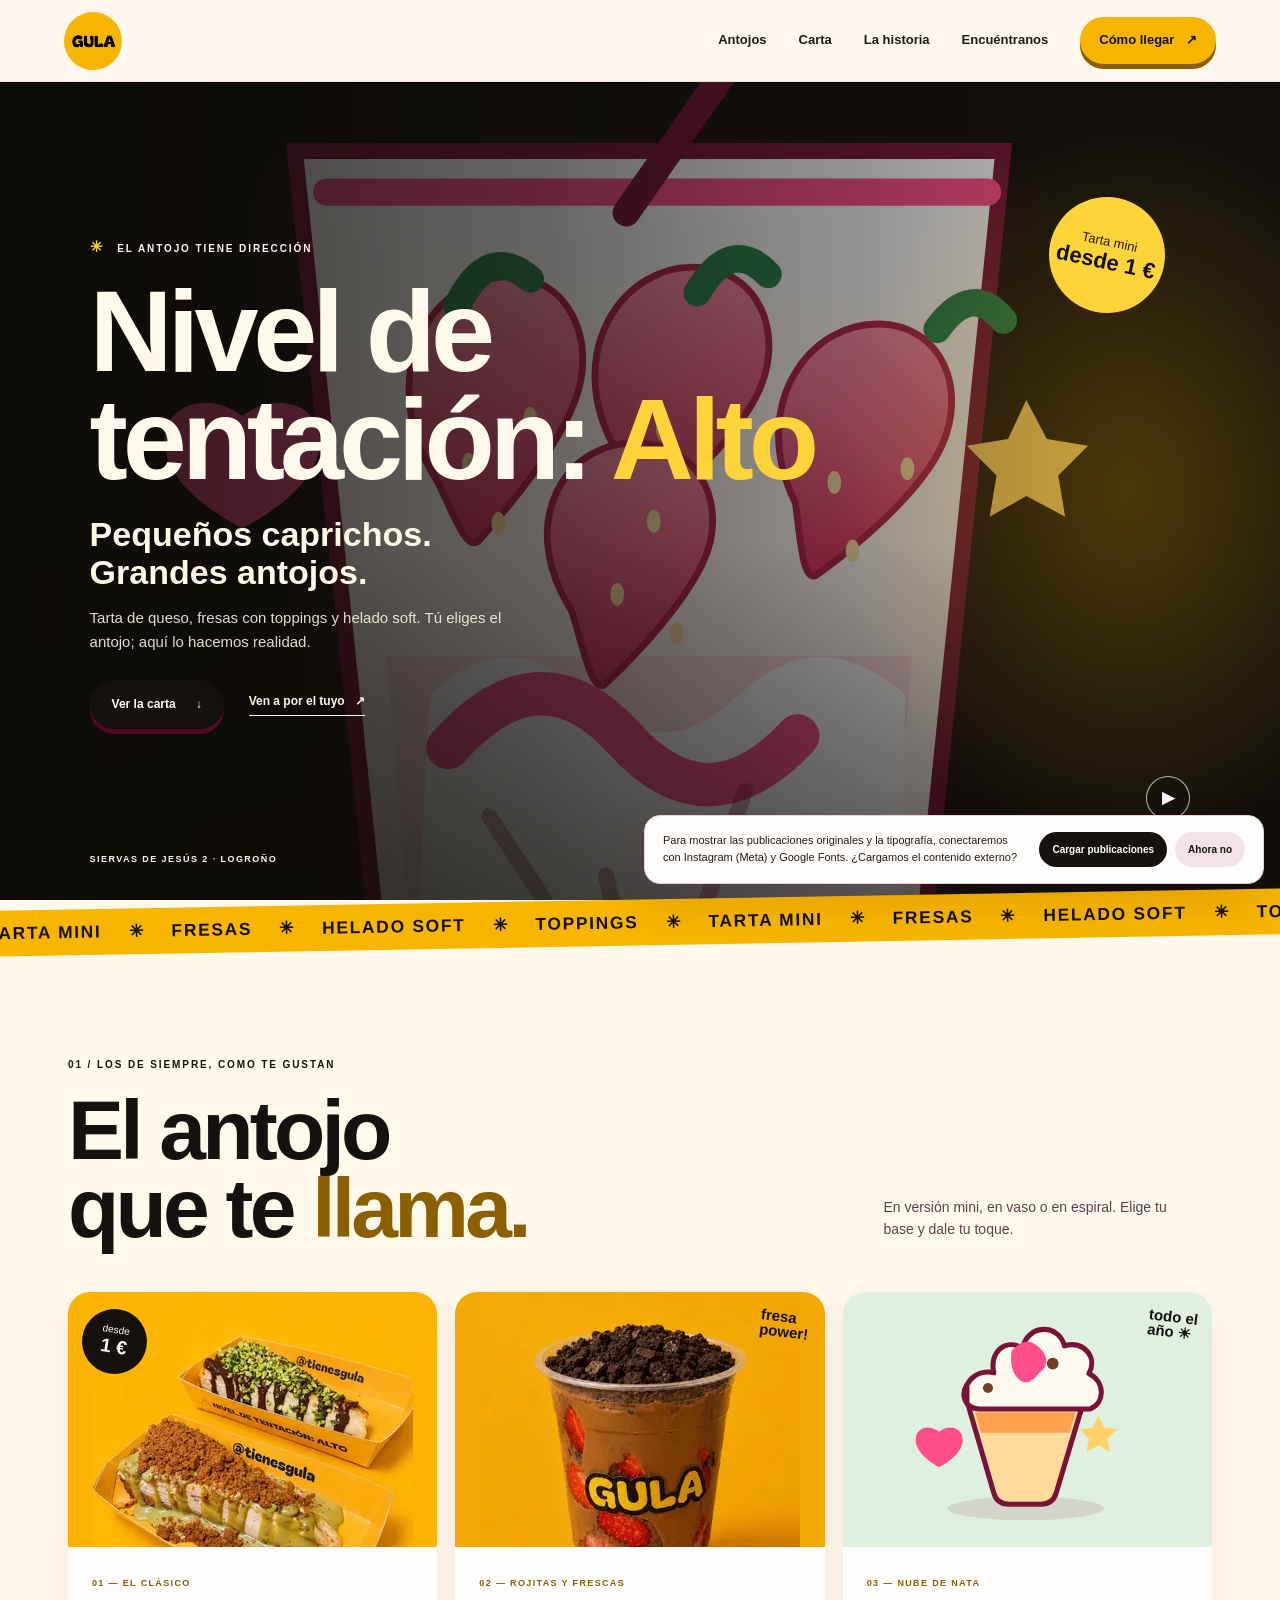
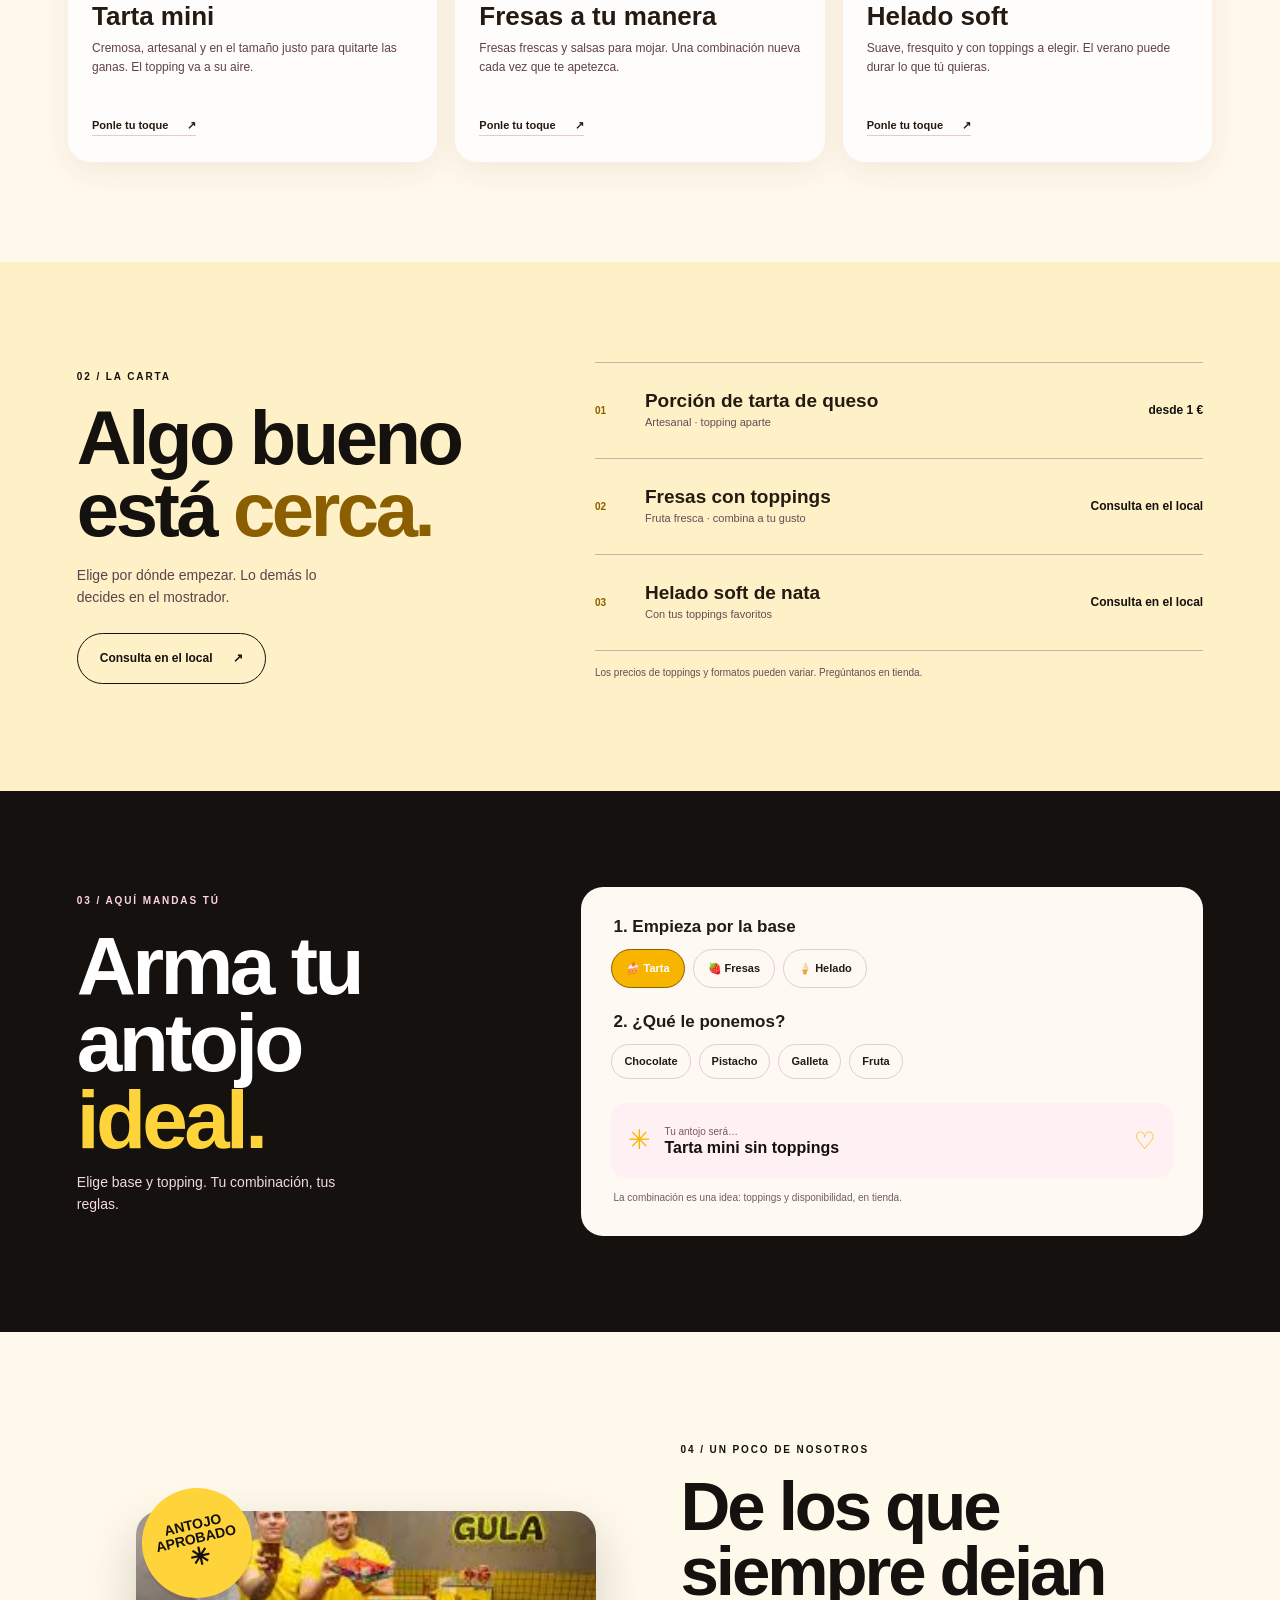
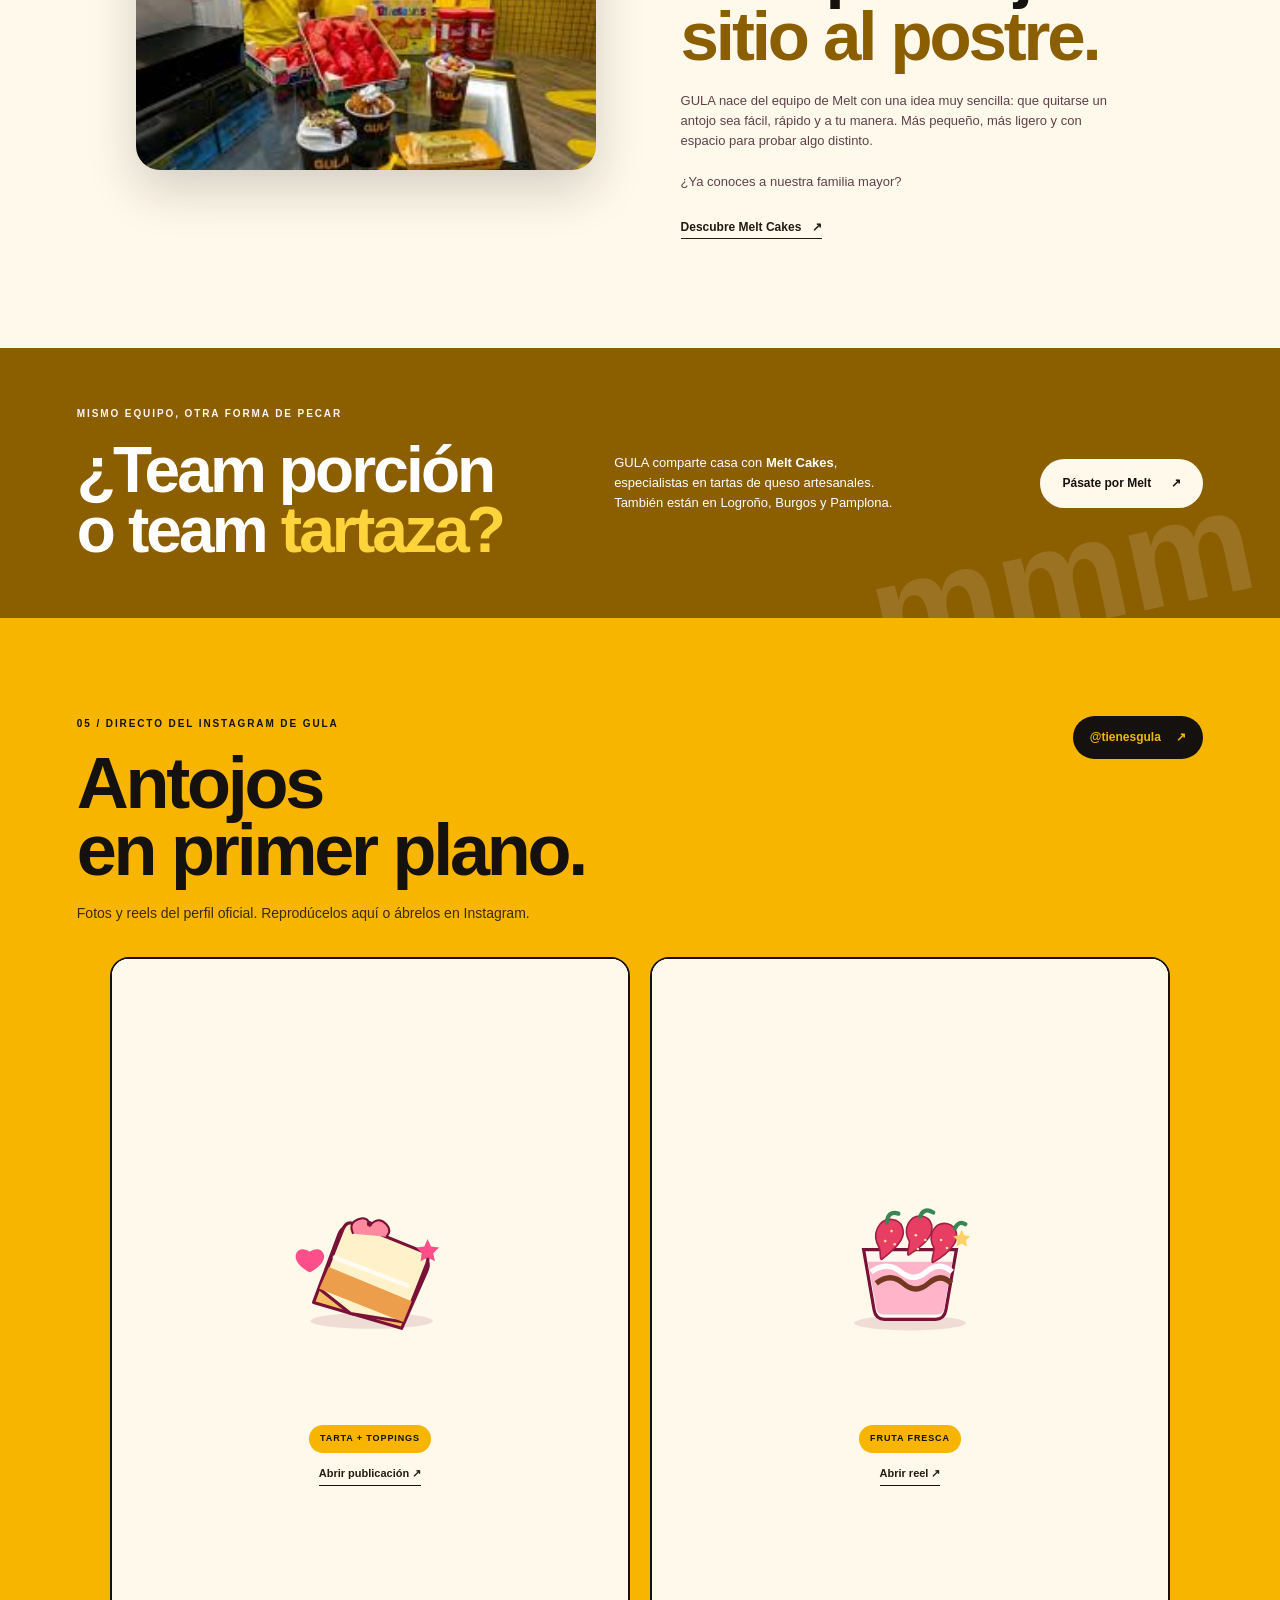
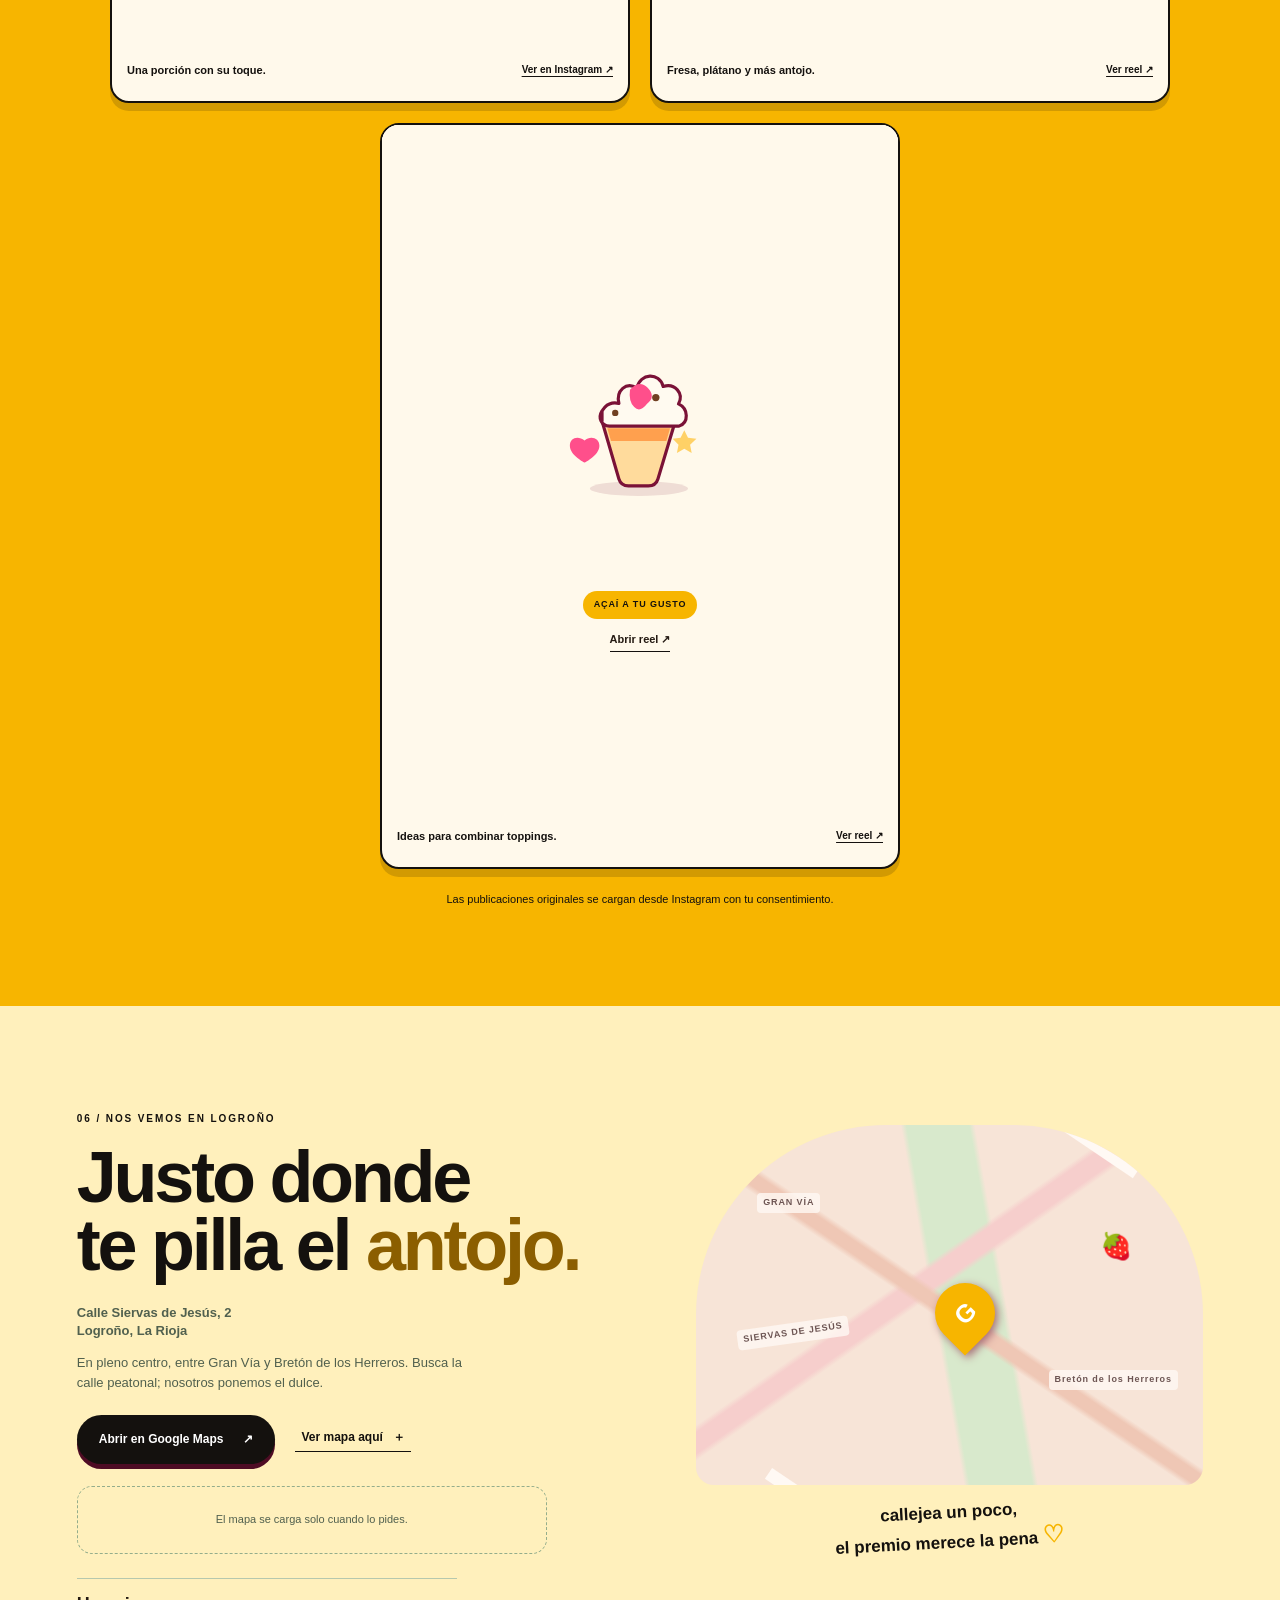
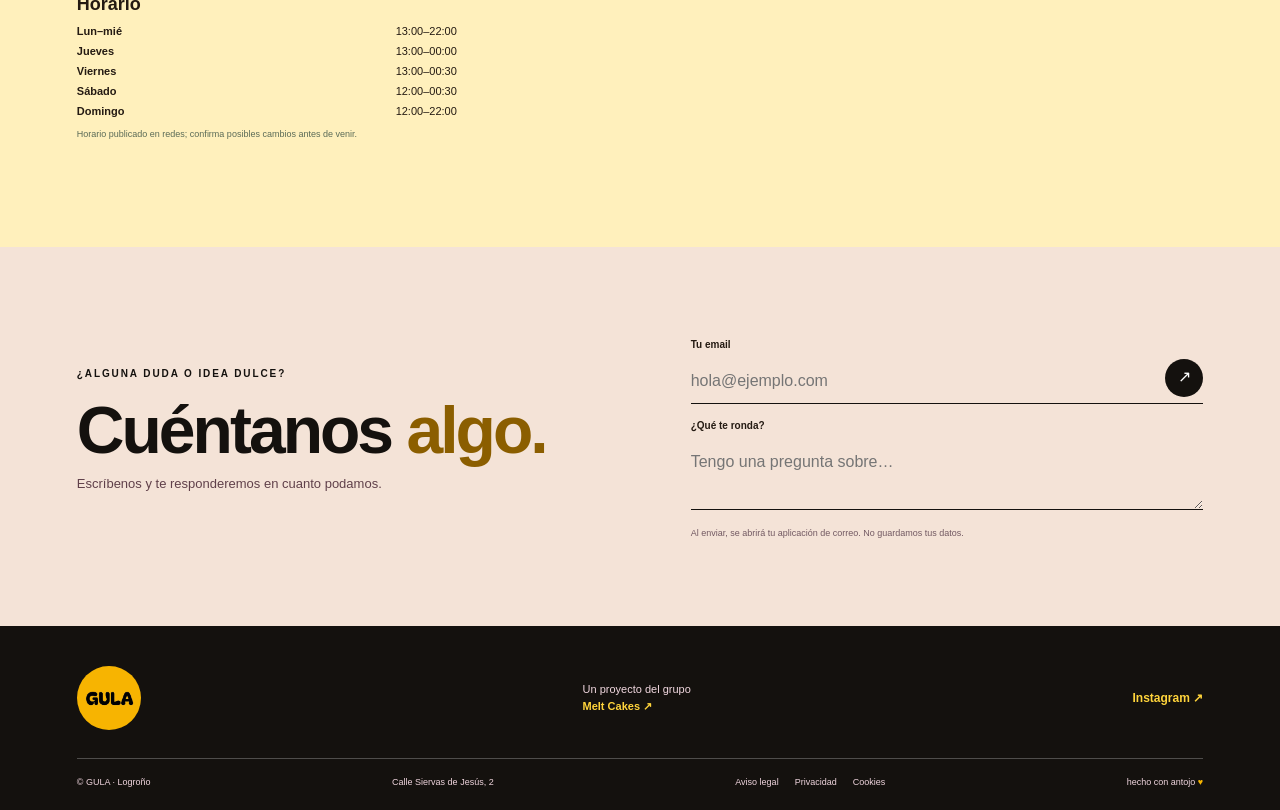
==== commit fca05ff2: "Añade foto del equipo y desvanecido al hacer scroll" ====
--- a/index.html
+++ b/index.html
@@ -38,7 +38,7 @@
     </section>
     <section class="menu-section" id="carta"><div class="menu-intro"><p class="eyebrow">02 / LA CARTA</p><h2>Algo bueno<br>está <em>cerca.</em></h2><p>Elige por dónde empezar. Lo demás lo decides en el mostrador.</p><a class="button button-outline" href="#visitanos">Consulta en el local <span>↗</span></a></div><div class="menu-list" role="list"><article class="menu-row" role="listitem"><span class="menu-number">01</span><div><h3>Porción de tarta de queso</h3><p>Artesanal · topping aparte</p></div><strong>desde 1 €</strong></article><article class="menu-row" role="listitem"><span class="menu-number">02</span><div><h3>Fresas con toppings</h3><p>Fruta fresca · combina a tu gusto</p></div><strong>Consulta en el local</strong></article><article class="menu-row" role="listitem"><span class="menu-number">03</span><div><h3>Helado soft de nata</h3><p>Con tus toppings favoritos</p></div><strong>Consulta en el local</strong></article><p class="menu-footnote">Los precios de toppings y formatos pueden variar. Pregúntanos en tienda.</p></div></section>
     <section class="build-section" id="personaliza"><div class="build-copy"><p class="eyebrow">03 / AQUÍ MANDAS TÚ</p><h2>Arma tu<br>antojo <em>ideal.</em></h2><p>Elige base y topping. Tu combinación, tus reglas.</p></div><div class="builder"><fieldset><legend>1. Empieza por la base</legend><div class="choice-row"><label><input type="radio" name="base" value="Tarta mini" checked><span>🍰 Tarta</span></label><label><input type="radio" name="base" value="Fresas"><span>🍓 Fresas</span></label><label><input type="radio" name="base" value="Helado soft"><span>🍦 Helado</span></label></div></fieldset><fieldset><legend>2. ¿Qué le ponemos?</legend><div class="choice-row toppings"><label><input type="checkbox" value="Chocolate"><span>Chocolate</span></label><label><input type="checkbox" value="Pistacho"><span>Pistacho</span></label><label><input type="checkbox" value="Galleta"><span>Galleta</span></label><label><input type="checkbox" value="Fruta"><span>Fruta</span></label></div></fieldset><div class="order-preview" aria-live="polite"><span class="preview-icon">✳</span><p>Tu antojo será…<strong id="order-summary">Tarta mini con chocolate, pistacho, galleta y fruta</strong></p><span class="preview-heart">♡</span></div><small>La combinación es una idea: toppings y disponibilidad, en tienda.</small></div></section>
-    <section class="story-section" id="historia"><div class="story-visual"><div class="story-stamp">ANTOJO<br>APROBADO<br><span>✳</span></div><img src="assets/img/estrellas.svg" width="480" height="420" loading="lazy" alt="Ilustración decorativa con estrellas, fresas y un corazón"></div><div class="story-copy"><p class="eyebrow">04 / UN POCO DE NOSOTROS</p><h2>De los que<br>siempre dejan<br><em>sitio al postre.</em></h2><p>GULA nace del equipo de Melt con una idea muy sencilla: que quitarse un antojo sea fácil, rápido y a tu manera. Más pequeño, más ligero y con espacio para probar algo distinto.</p><p>¿Ya conoces a nuestra familia mayor?</p><a class="text-link" href="https://meltcakes.com/" target="_blank" rel="noopener">Descubre Melt Cakes <span>↗</span></a></div></section>
+    <section class="story-section" id="historia"><div class="story-visual"><div class="story-stamp">ANTOJO<br>APROBADO<br><span>✳</span></div><img class="story-photo" src="assets/img/gula-historia.jpg" width="272" height="153" loading="lazy" alt="El equipo de GULA en el local, junto a tartas y fresas con toppings"></div><div class="story-copy"><p class="eyebrow">04 / UN POCO DE NOSOTROS</p><h2>De los que<br>siempre dejan<br><em>sitio al postre.</em></h2><p>GULA nace del equipo de Melt con una idea muy sencilla: que quitarse un antojo sea fácil, rápido y a tu manera. Más pequeño, más ligero y con espacio para probar algo distinto.</p><p>¿Ya conoces a nuestra familia mayor?</p><a class="text-link" href="https://meltcakes.com/" target="_blank" rel="noopener">Descubre Melt Cakes <span>↗</span></a></div></section>
     <section class="melt-band"><div><p class="eyebrow">MISMO EQUIPO, OTRA FORMA DE PECAR</p><h2>¿Team porción<br>o team <em>tartaza?</em></h2></div><p>GULA comparte casa con <b>Melt Cakes</b>, especialistas en tartas de queso artesanales. También están en Logroño, Burgos y Pamplona.</p><a class="button button-light" href="https://meltcakes.com/" target="_blank" rel="noopener">Pásate por Melt <span>↗</span></a><span class="band-scribble" aria-hidden="true">mmm</span></section>
     <section class="social-section" id="instagram"><div class="social-heading"><div><p class="eyebrow">05 / DIRECTO DEL INSTAGRAM DE GULA</p><h2>Antojos<br>en <em>primer plano.</em></h2><p class="social-lede">Fotos y reels del perfil oficial. Reprodúcelos aquí o ábrelos en Instagram.</p></div><a href="https://www.instagram.com/tienesgula/" target="_blank" rel="noopener" class="insta-link">@tienesgula <span>↗</span></a></div><div class="social-grid">
       <article class="social-post"><div class="social-embed-shell"><div class="embed-placeholder"><img src="assets/img/tarta-mini.svg" width="190" height="190" loading="lazy" alt=""><span class="post-category">TARTA + TOPPINGS</span><a href="https://www.instagram.com/p/DdvxVwnjJTq/" target="_blank" rel="noopener">Abrir publicación ↗</a></div><iframe data-instagram-src="https://www.instagram.com/p/DdvxVwnjJTq/embed/" title="Publicación de GULA con tarta de queso y toppings" loading="lazy" scrolling="no" allowtransparency="true" allowfullscreen></iframe></div><p class="post-caption">Una porción con su toque. <a href="https://www.instagram.com/p/DdvxVwnjJTq/" target="_blank" rel="noopener">Ver en Instagram ↗</a></p></article>
@@ -52,3 +52,4 @@
   <footer class="site-footer"><div class="footer-top"><a class="wordmark footer-wordmark" href="#inicio" aria-label="GULA, inicio"><img src="assets/icons/gula-logo.jpg" width="64" height="64" alt=""></a><p>Un proyecto del grupo<br><a href="https://meltcakes.com/" target="_blank" rel="noopener">Melt Cakes ↗</a></p><a class="footer-insta" href="https://www.instagram.com/tienesgula/" target="_blank" rel="noopener">Instagram ↗</a></div><div class="footer-bottom"><span>© GULA · Logroño</span><span>Calle Siervas de Jesús, 2</span><nav aria-label="Información legal"><a href="aviso-legal.html">Aviso legal</a><a href="privacidad.html">Privacidad</a><a href="cookies.html">Cookies</a></nav><span class="footer-made">hecho con antojo <b>♥</b></span></div></footer>
   <script src="js/main.js" defer></script>
 </body></html>
+
--- a/css/styles.css
+++ b/css/styles.css
@@ -57,3 +57,8 @@
 .card-cheese .card-art img,.card-strawberry .card-art img{width:auto;height:100%;object-fit:contain}
 @media(max-width:800px){.card-cheese .card-art img,.card-strawberry .card-art img{width:100%;height:auto}}
 
+
+.hero-video-hero{opacity:var(--hero-scroll-opacity,1);will-change:opacity}.story-visual img.story-photo{aspect-ratio:16/9;object-fit:cover;border-radius:24px;box-shadow:0 20px 50px rgba(20,17,14,.18)}
+
+.story-visual img.story-photo{height:auto}
+
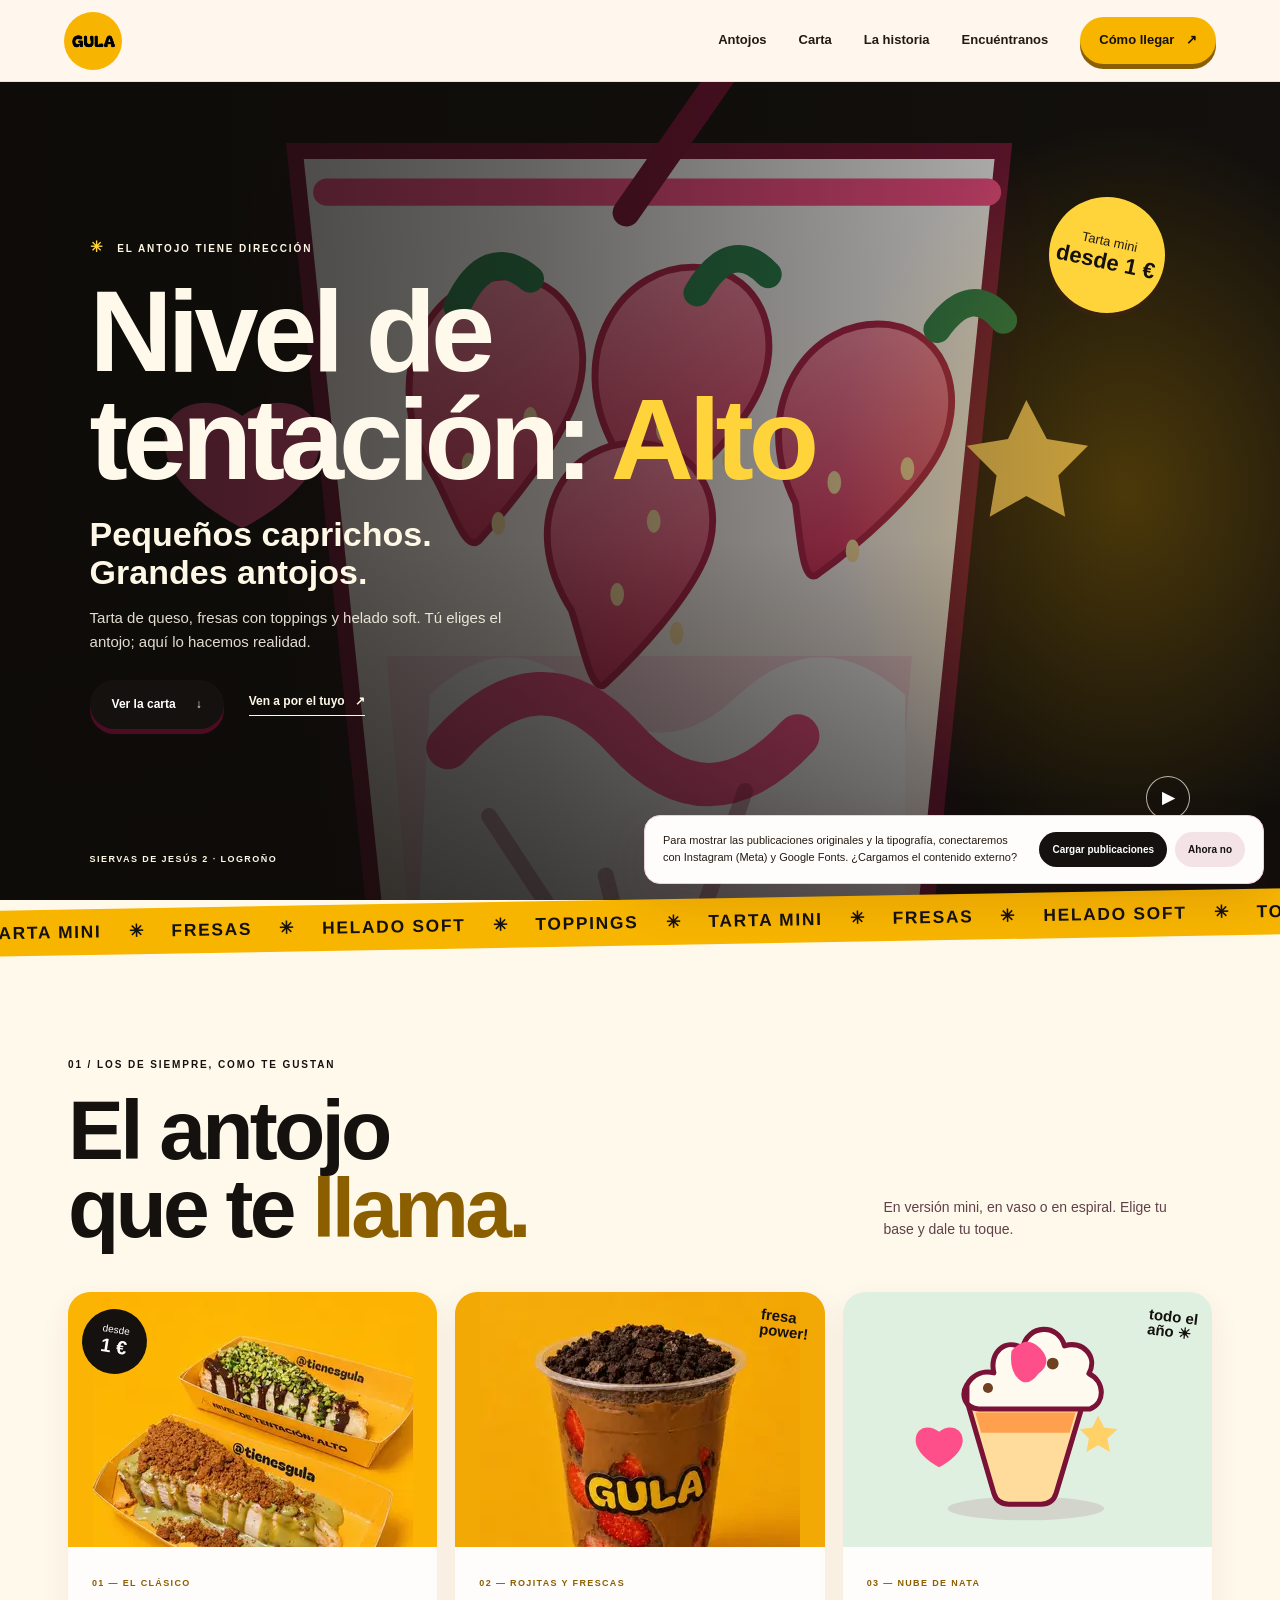
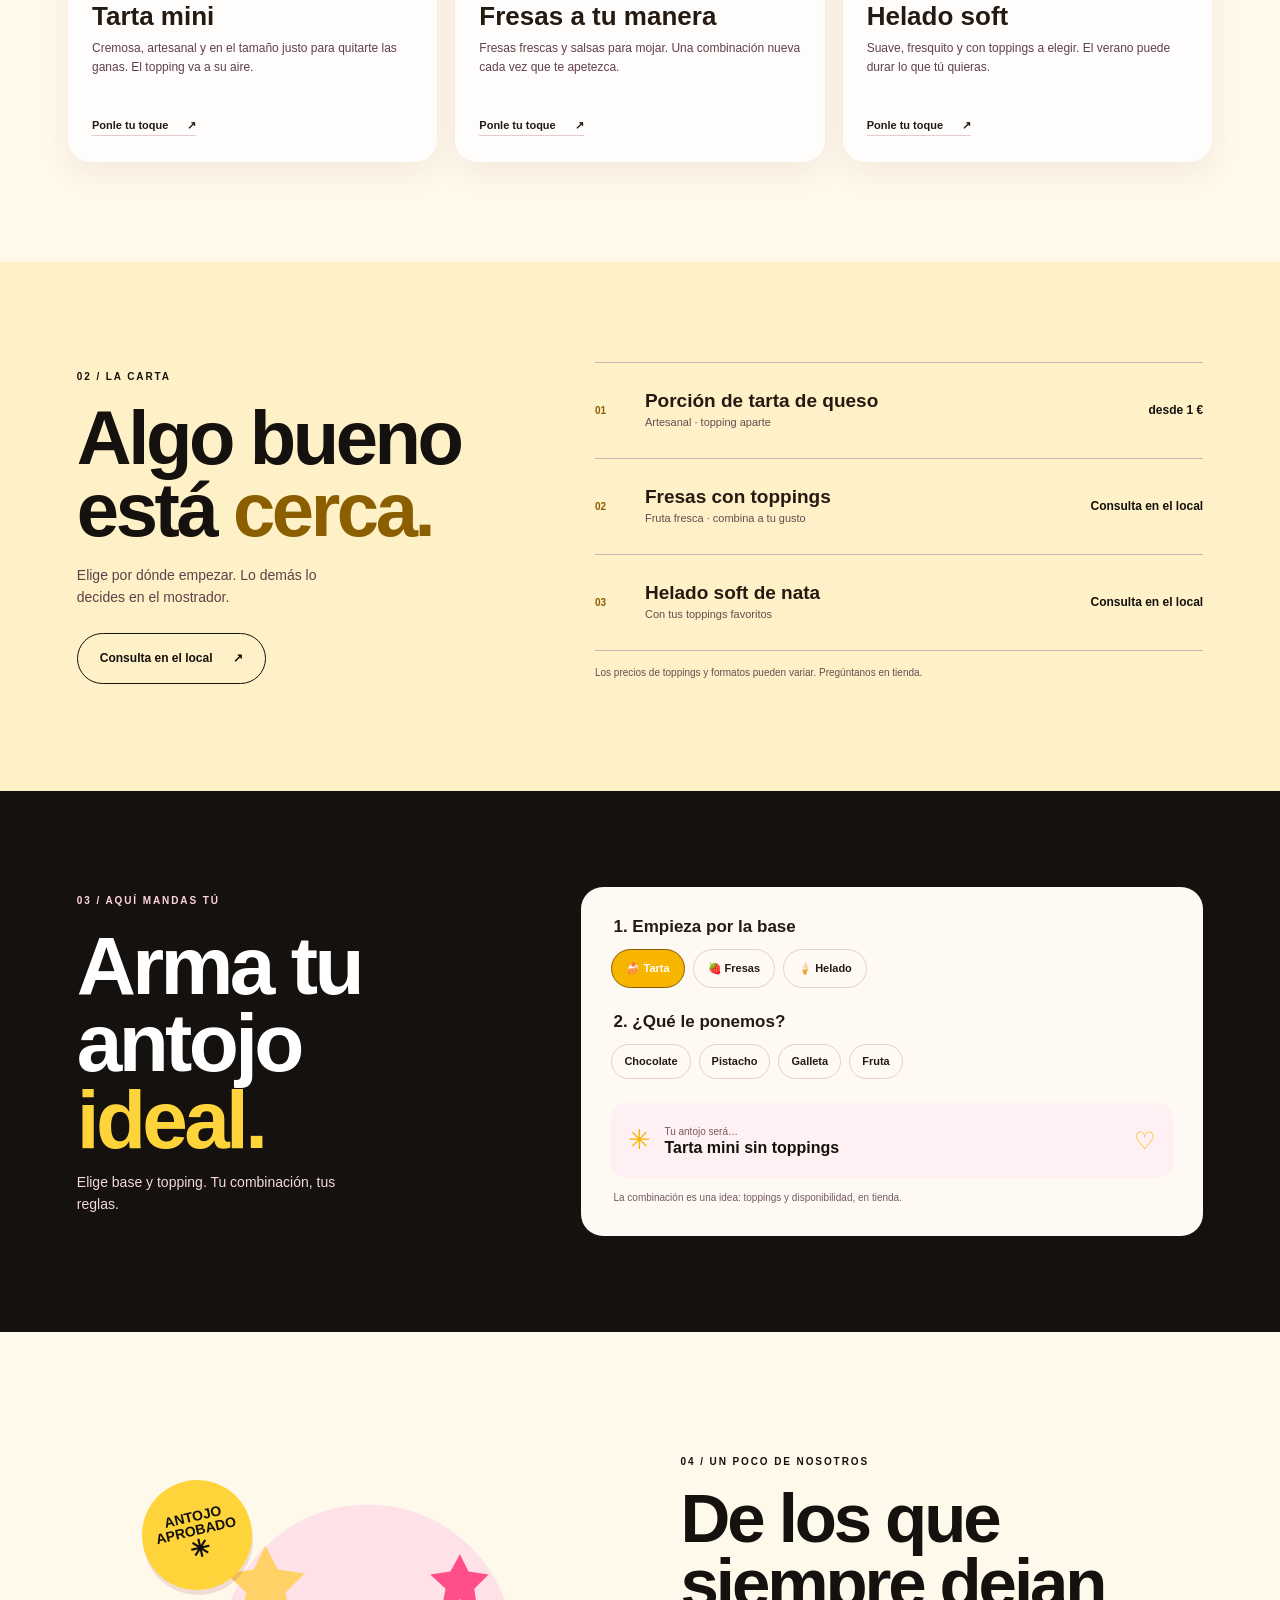
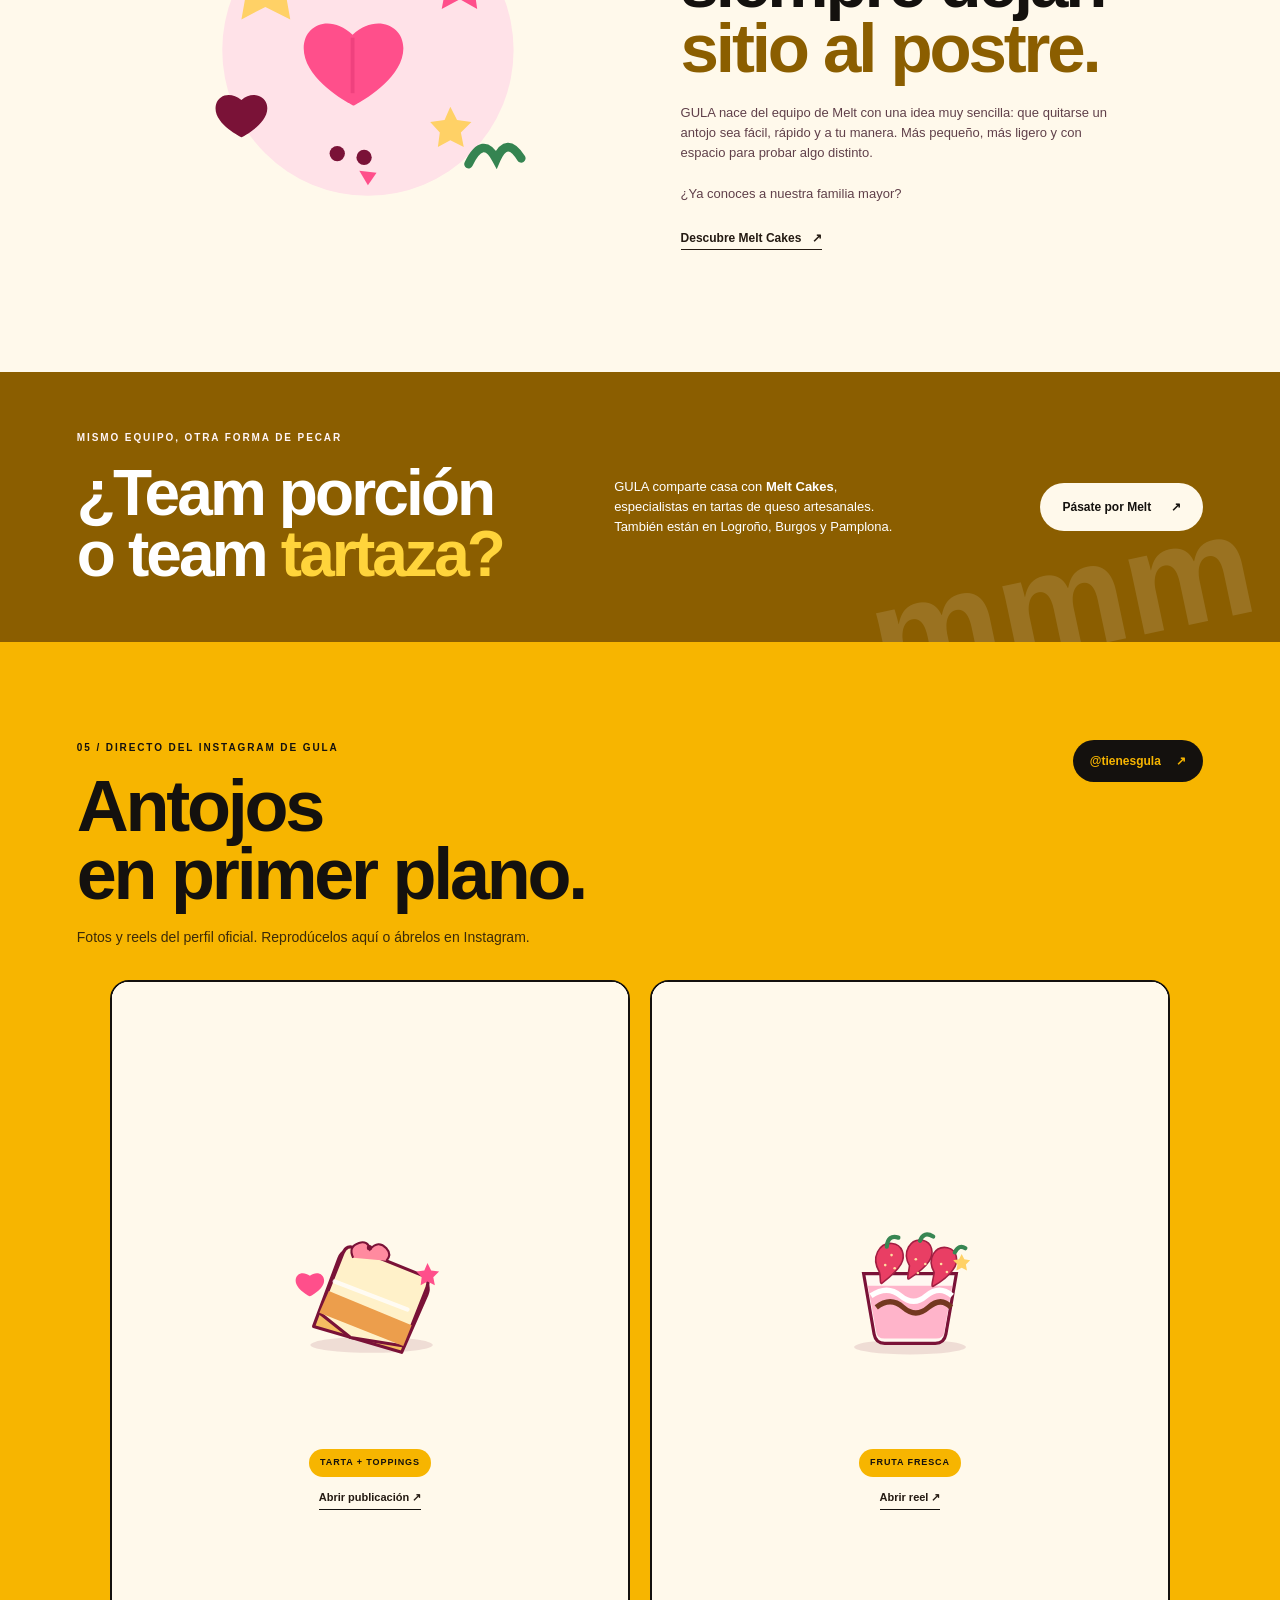
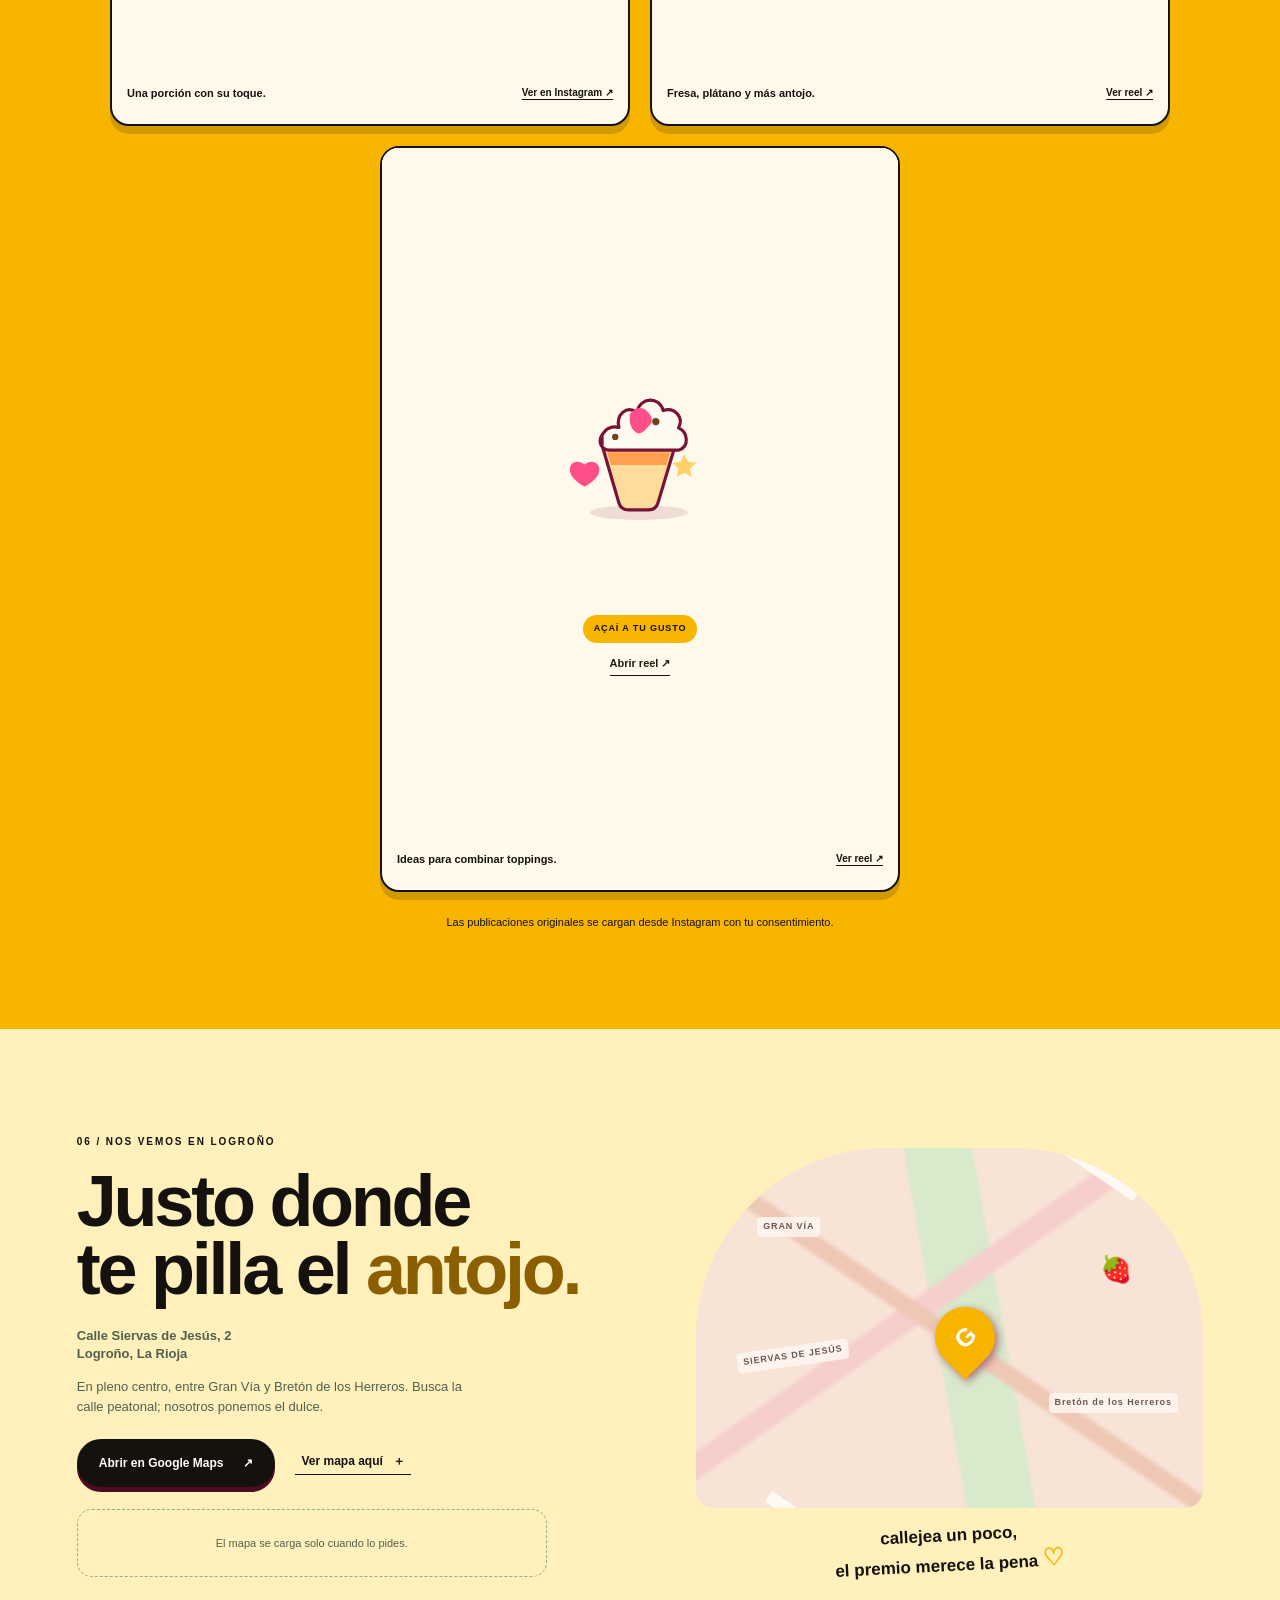
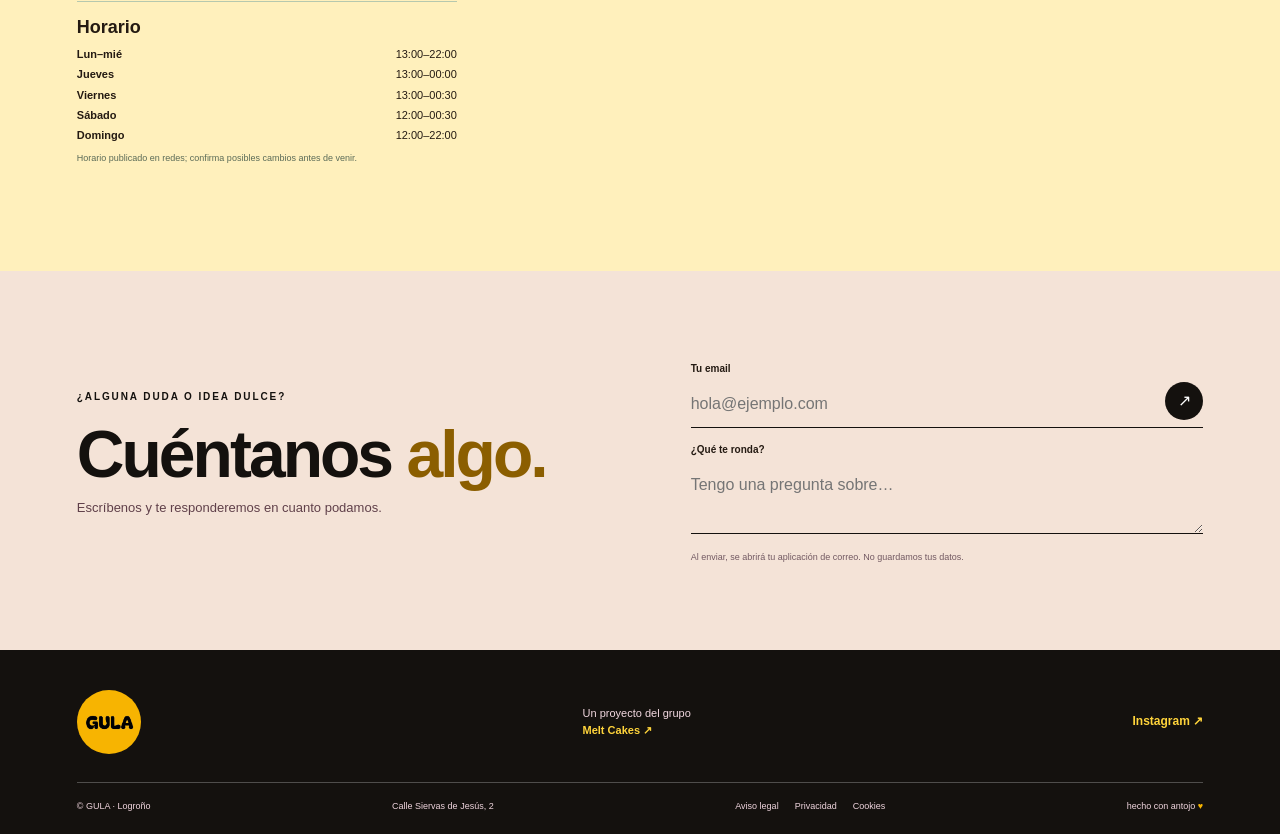
==== commit 87f2422a: "Revert "Añade foto del equipo y desvanecido al hacer scroll" This reverts commit fca05ff28884b327cb2" ====
--- a/index.html
+++ b/index.html
@@ -38,7 +38,7 @@
     </section>
     <section class="menu-section" id="carta"><div class="menu-intro"><p class="eyebrow">02 / LA CARTA</p><h2>Algo bueno<br>está <em>cerca.</em></h2><p>Elige por dónde empezar. Lo demás lo decides en el mostrador.</p><a class="button button-outline" href="#visitanos">Consulta en el local <span>↗</span></a></div><div class="menu-list" role="list"><article class="menu-row" role="listitem"><span class="menu-number">01</span><div><h3>Porción de tarta de queso</h3><p>Artesanal · topping aparte</p></div><strong>desde 1 €</strong></article><article class="menu-row" role="listitem"><span class="menu-number">02</span><div><h3>Fresas con toppings</h3><p>Fruta fresca · combina a tu gusto</p></div><strong>Consulta en el local</strong></article><article class="menu-row" role="listitem"><span class="menu-number">03</span><div><h3>Helado soft de nata</h3><p>Con tus toppings favoritos</p></div><strong>Consulta en el local</strong></article><p class="menu-footnote">Los precios de toppings y formatos pueden variar. Pregúntanos en tienda.</p></div></section>
     <section class="build-section" id="personaliza"><div class="build-copy"><p class="eyebrow">03 / AQUÍ MANDAS TÚ</p><h2>Arma tu<br>antojo <em>ideal.</em></h2><p>Elige base y topping. Tu combinación, tus reglas.</p></div><div class="builder"><fieldset><legend>1. Empieza por la base</legend><div class="choice-row"><label><input type="radio" name="base" value="Tarta mini" checked><span>🍰 Tarta</span></label><label><input type="radio" name="base" value="Fresas"><span>🍓 Fresas</span></label><label><input type="radio" name="base" value="Helado soft"><span>🍦 Helado</span></label></div></fieldset><fieldset><legend>2. ¿Qué le ponemos?</legend><div class="choice-row toppings"><label><input type="checkbox" value="Chocolate"><span>Chocolate</span></label><label><input type="checkbox" value="Pistacho"><span>Pistacho</span></label><label><input type="checkbox" value="Galleta"><span>Galleta</span></label><label><input type="checkbox" value="Fruta"><span>Fruta</span></label></div></fieldset><div class="order-preview" aria-live="polite"><span class="preview-icon">✳</span><p>Tu antojo será…<strong id="order-summary">Tarta mini con chocolate, pistacho, galleta y fruta</strong></p><span class="preview-heart">♡</span></div><small>La combinación es una idea: toppings y disponibilidad, en tienda.</small></div></section>
-    <section class="story-section" id="historia"><div class="story-visual"><div class="story-stamp">ANTOJO<br>APROBADO<br><span>✳</span></div><img class="story-photo" src="assets/img/gula-historia.jpg" width="272" height="153" loading="lazy" alt="El equipo de GULA en el local, junto a tartas y fresas con toppings"></div><div class="story-copy"><p class="eyebrow">04 / UN POCO DE NOSOTROS</p><h2>De los que<br>siempre dejan<br><em>sitio al postre.</em></h2><p>GULA nace del equipo de Melt con una idea muy sencilla: que quitarse un antojo sea fácil, rápido y a tu manera. Más pequeño, más ligero y con espacio para probar algo distinto.</p><p>¿Ya conoces a nuestra familia mayor?</p><a class="text-link" href="https://meltcakes.com/" target="_blank" rel="noopener">Descubre Melt Cakes <span>↗</span></a></div></section>
+    <section class="story-section" id="historia"><div class="story-visual"><div class="story-stamp">ANTOJO<br>APROBADO<br><span>✳</span></div><img src="assets/img/estrellas.svg" width="480" height="420" loading="lazy" alt="Ilustración decorativa con estrellas, fresas y un corazón"></div><div class="story-copy"><p class="eyebrow">04 / UN POCO DE NOSOTROS</p><h2>De los que<br>siempre dejan<br><em>sitio al postre.</em></h2><p>GULA nace del equipo de Melt con una idea muy sencilla: que quitarse un antojo sea fácil, rápido y a tu manera. Más pequeño, más ligero y con espacio para probar algo distinto.</p><p>¿Ya conoces a nuestra familia mayor?</p><a class="text-link" href="https://meltcakes.com/" target="_blank" rel="noopener">Descubre Melt Cakes <span>↗</span></a></div></section>
     <section class="melt-band"><div><p class="eyebrow">MISMO EQUIPO, OTRA FORMA DE PECAR</p><h2>¿Team porción<br>o team <em>tartaza?</em></h2></div><p>GULA comparte casa con <b>Melt Cakes</b>, especialistas en tartas de queso artesanales. También están en Logroño, Burgos y Pamplona.</p><a class="button button-light" href="https://meltcakes.com/" target="_blank" rel="noopener">Pásate por Melt <span>↗</span></a><span class="band-scribble" aria-hidden="true">mmm</span></section>
     <section class="social-section" id="instagram"><div class="social-heading"><div><p class="eyebrow">05 / DIRECTO DEL INSTAGRAM DE GULA</p><h2>Antojos<br>en <em>primer plano.</em></h2><p class="social-lede">Fotos y reels del perfil oficial. Reprodúcelos aquí o ábrelos en Instagram.</p></div><a href="https://www.instagram.com/tienesgula/" target="_blank" rel="noopener" class="insta-link">@tienesgula <span>↗</span></a></div><div class="social-grid">
       <article class="social-post"><div class="social-embed-shell"><div class="embed-placeholder"><img src="assets/img/tarta-mini.svg" width="190" height="190" loading="lazy" alt=""><span class="post-category">TARTA + TOPPINGS</span><a href="https://www.instagram.com/p/DdvxVwnjJTq/" target="_blank" rel="noopener">Abrir publicación ↗</a></div><iframe data-instagram-src="https://www.instagram.com/p/DdvxVwnjJTq/embed/" title="Publicación de GULA con tarta de queso y toppings" loading="lazy" scrolling="no" allowtransparency="true" allowfullscreen></iframe></div><p class="post-caption">Una porción con su toque. <a href="https://www.instagram.com/p/DdvxVwnjJTq/" target="_blank" rel="noopener">Ver en Instagram ↗</a></p></article>
@@ -52,4 +52,3 @@
   <footer class="site-footer"><div class="footer-top"><a class="wordmark footer-wordmark" href="#inicio" aria-label="GULA, inicio"><img src="assets/icons/gula-logo.jpg" width="64" height="64" alt=""></a><p>Un proyecto del grupo<br><a href="https://meltcakes.com/" target="_blank" rel="noopener">Melt Cakes ↗</a></p><a class="footer-insta" href="https://www.instagram.com/tienesgula/" target="_blank" rel="noopener">Instagram ↗</a></div><div class="footer-bottom"><span>© GULA · Logroño</span><span>Calle Siervas de Jesús, 2</span><nav aria-label="Información legal"><a href="aviso-legal.html">Aviso legal</a><a href="privacidad.html">Privacidad</a><a href="cookies.html">Cookies</a></nav><span class="footer-made">hecho con antojo <b>♥</b></span></div></footer>
   <script src="js/main.js" defer></script>
 </body></html>
-
--- a/css/styles.css
+++ b/css/styles.css
@@ -57,8 +57,3 @@
 .card-cheese .card-art img,.card-strawberry .card-art img{width:auto;height:100%;object-fit:contain}
 @media(max-width:800px){.card-cheese .card-art img,.card-strawberry .card-art img{width:100%;height:auto}}
 
-
-.hero-video-hero{opacity:var(--hero-scroll-opacity,1);will-change:opacity}.story-visual img.story-photo{aspect-ratio:16/9;object-fit:cover;border-radius:24px;box-shadow:0 20px 50px rgba(20,17,14,.18)}
-
-.story-visual img.story-photo{height:auto}
-
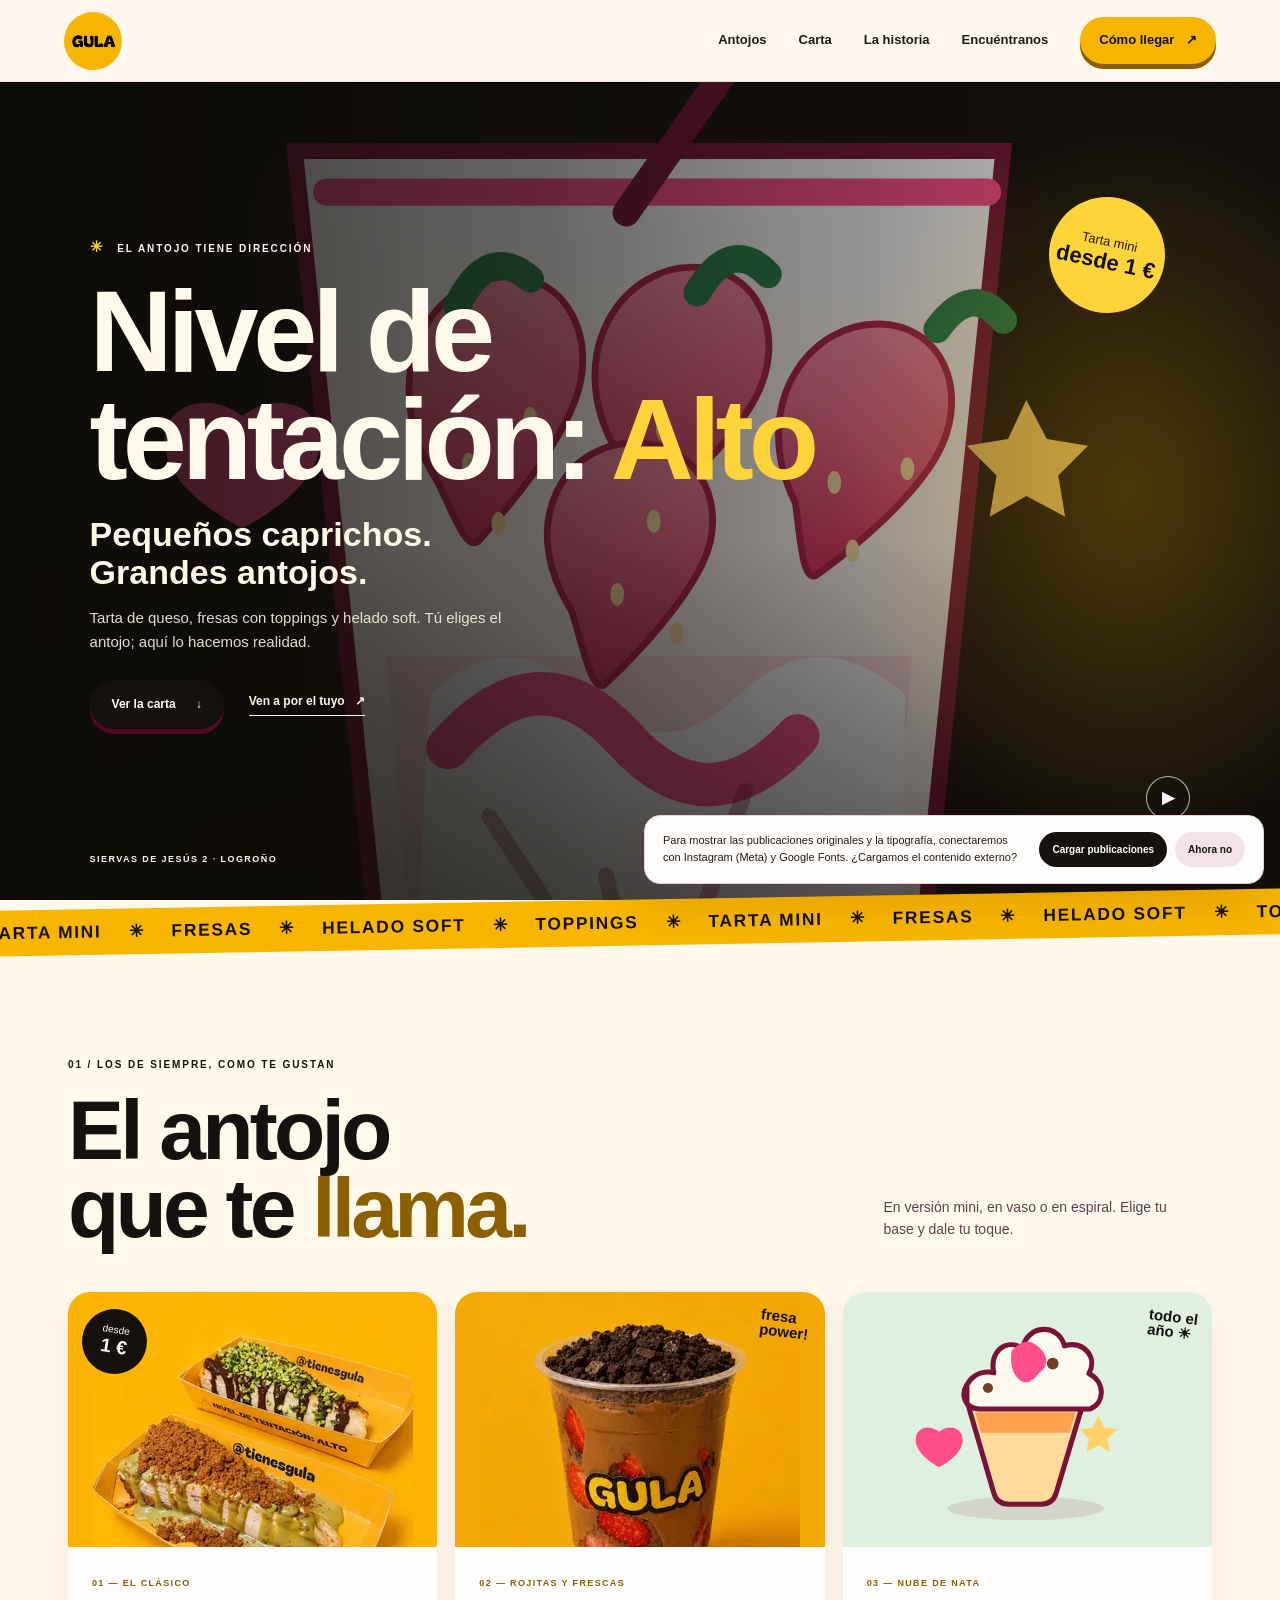
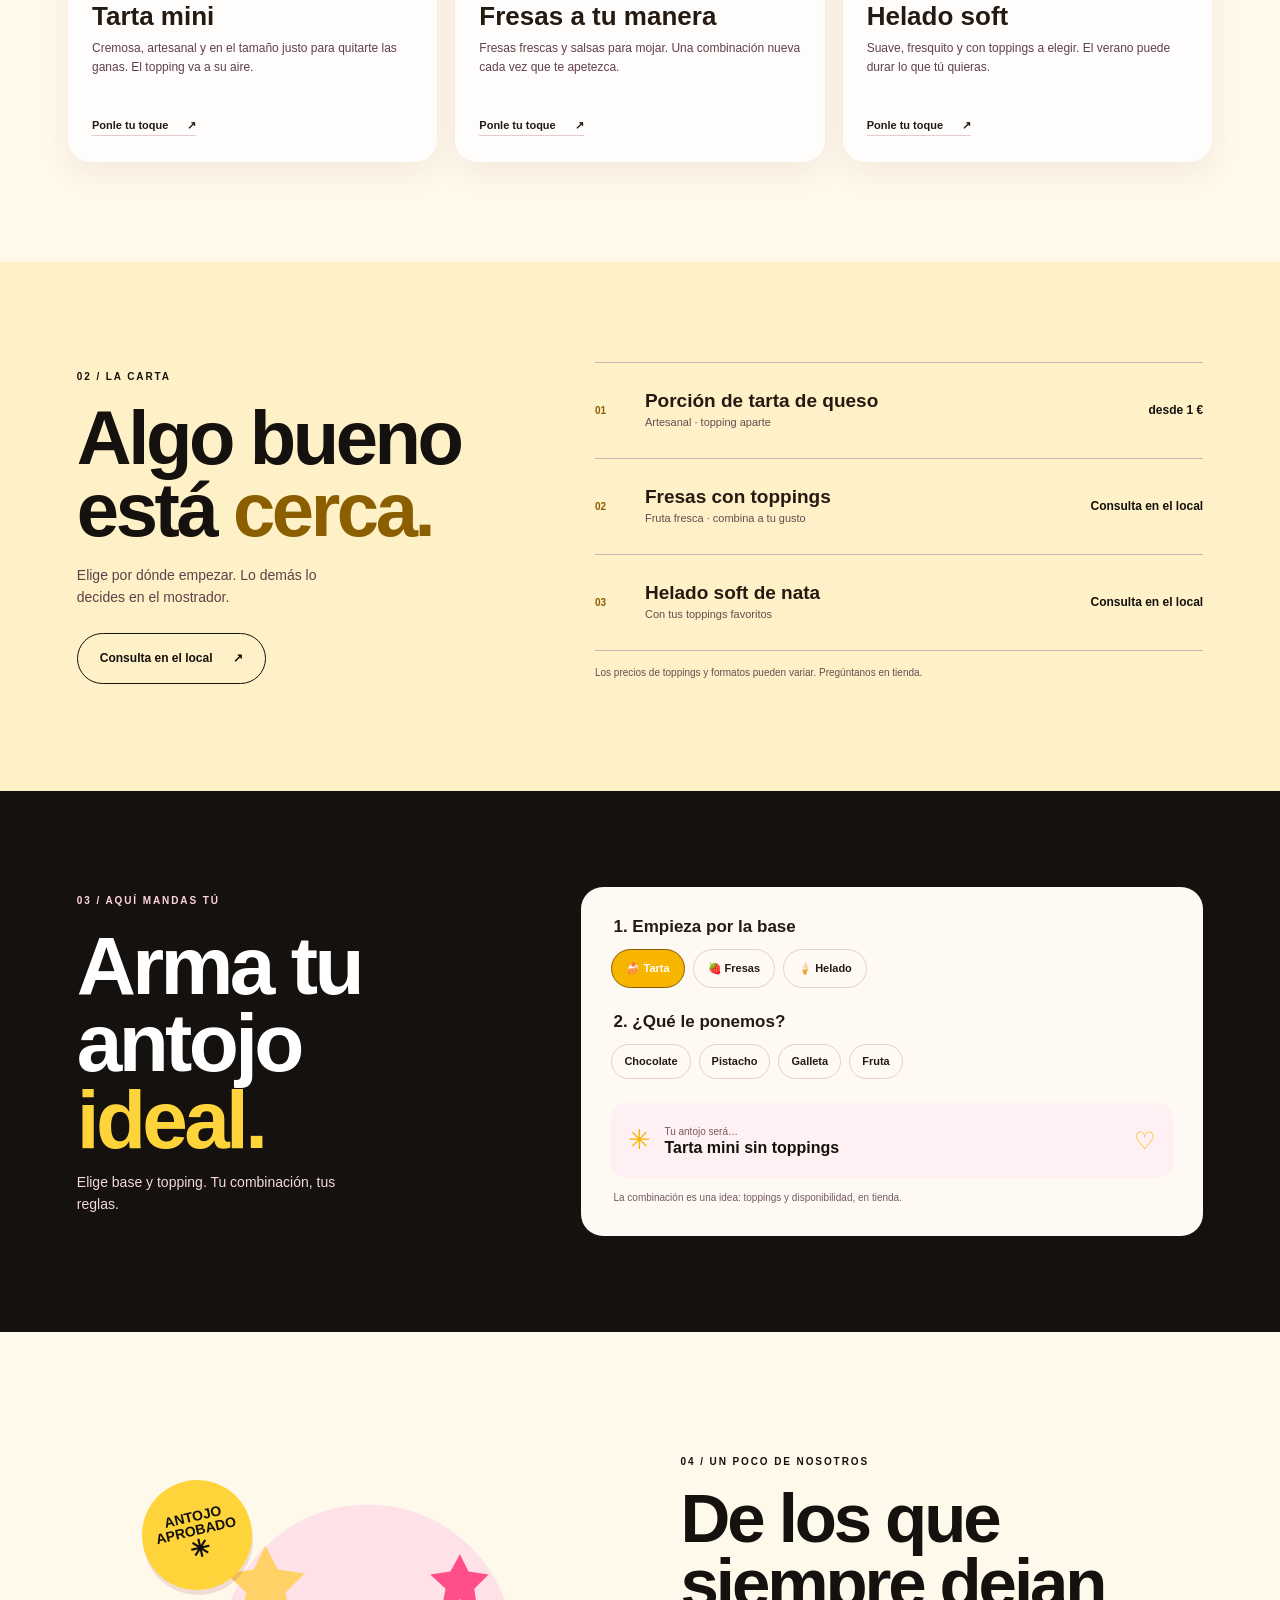
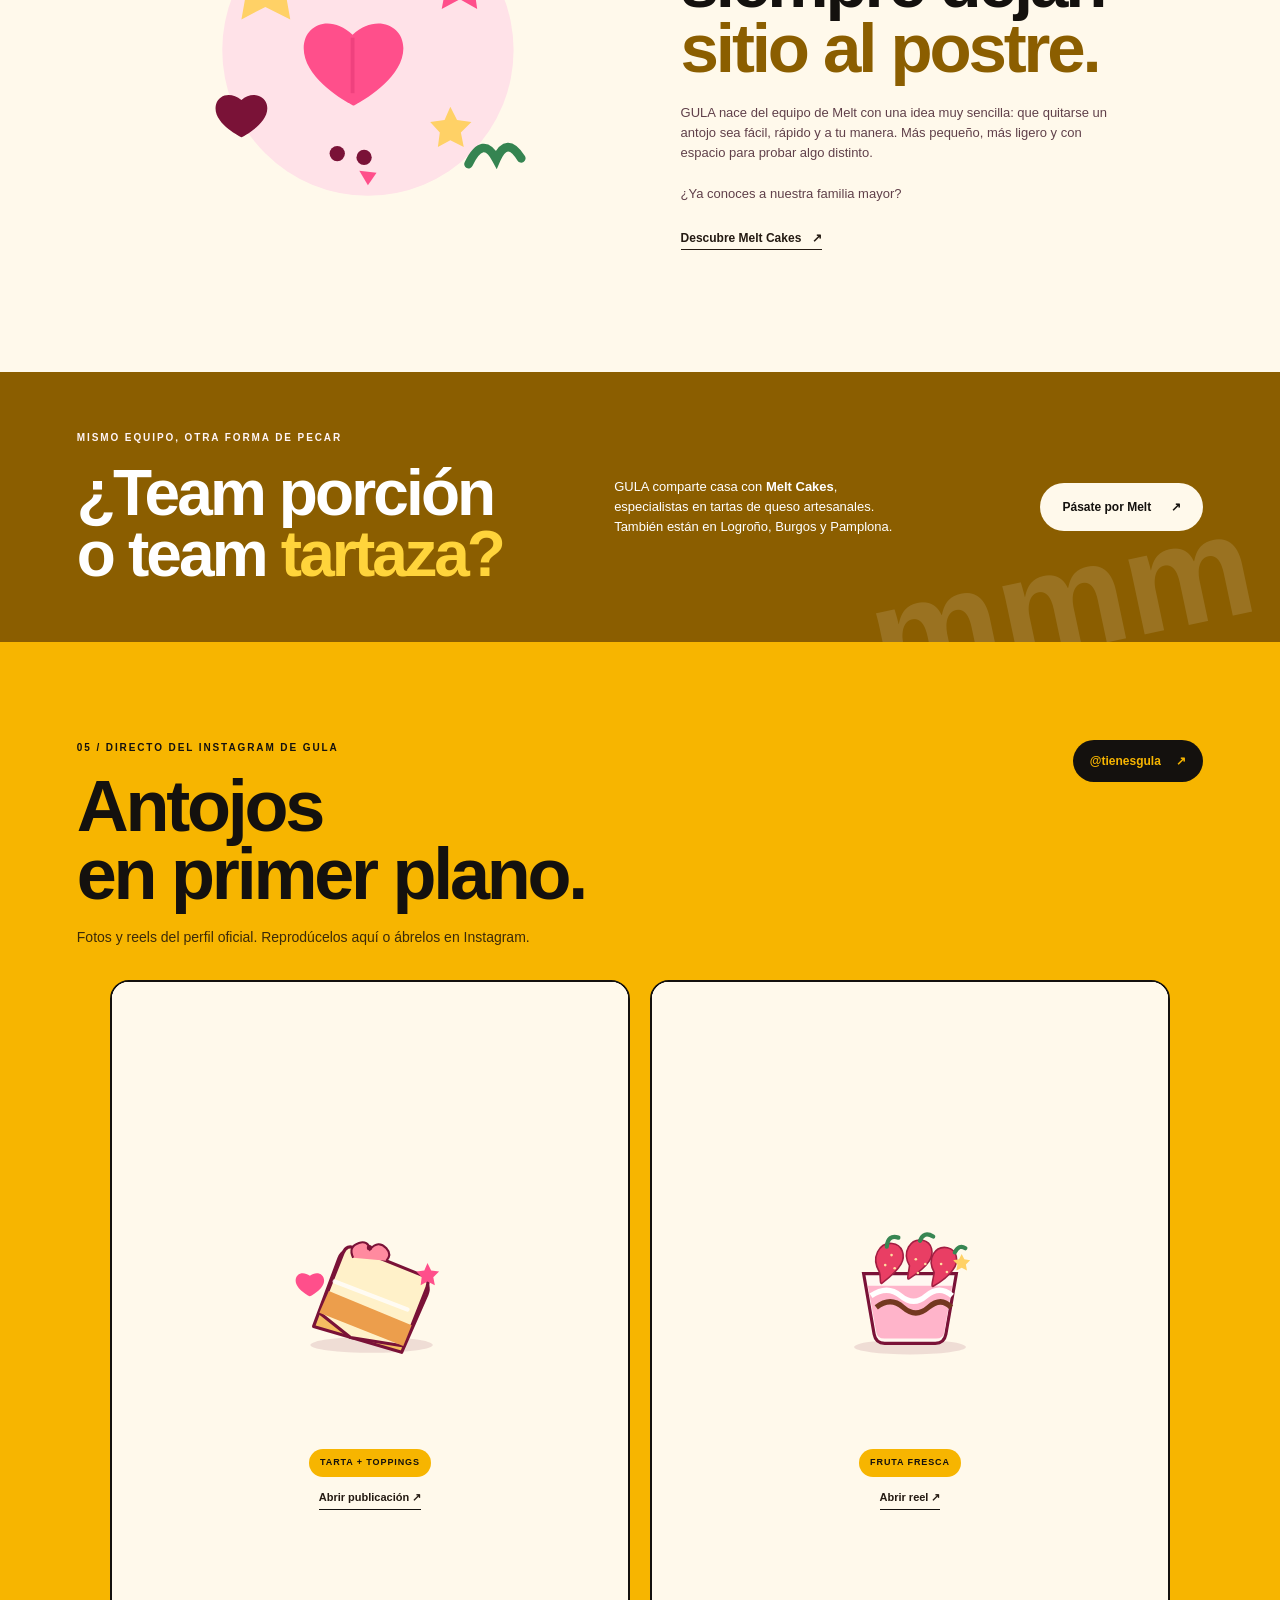
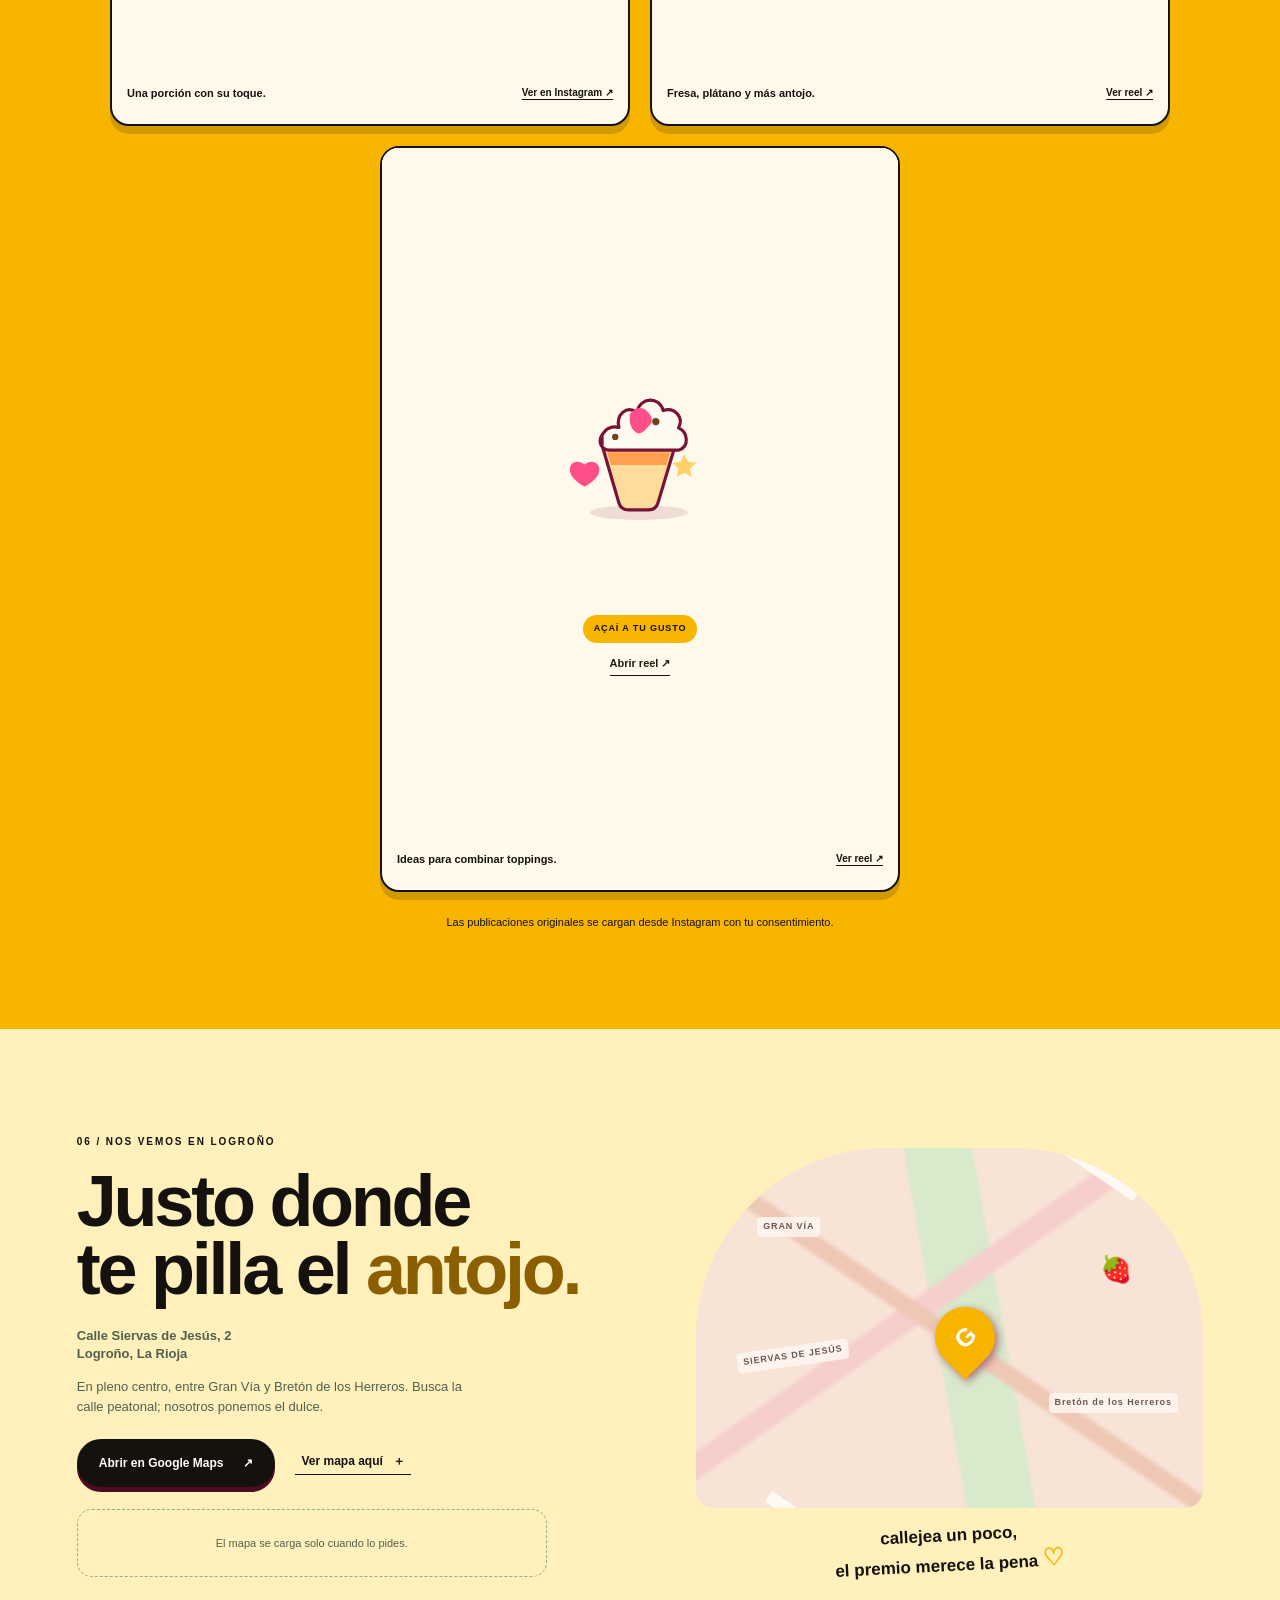
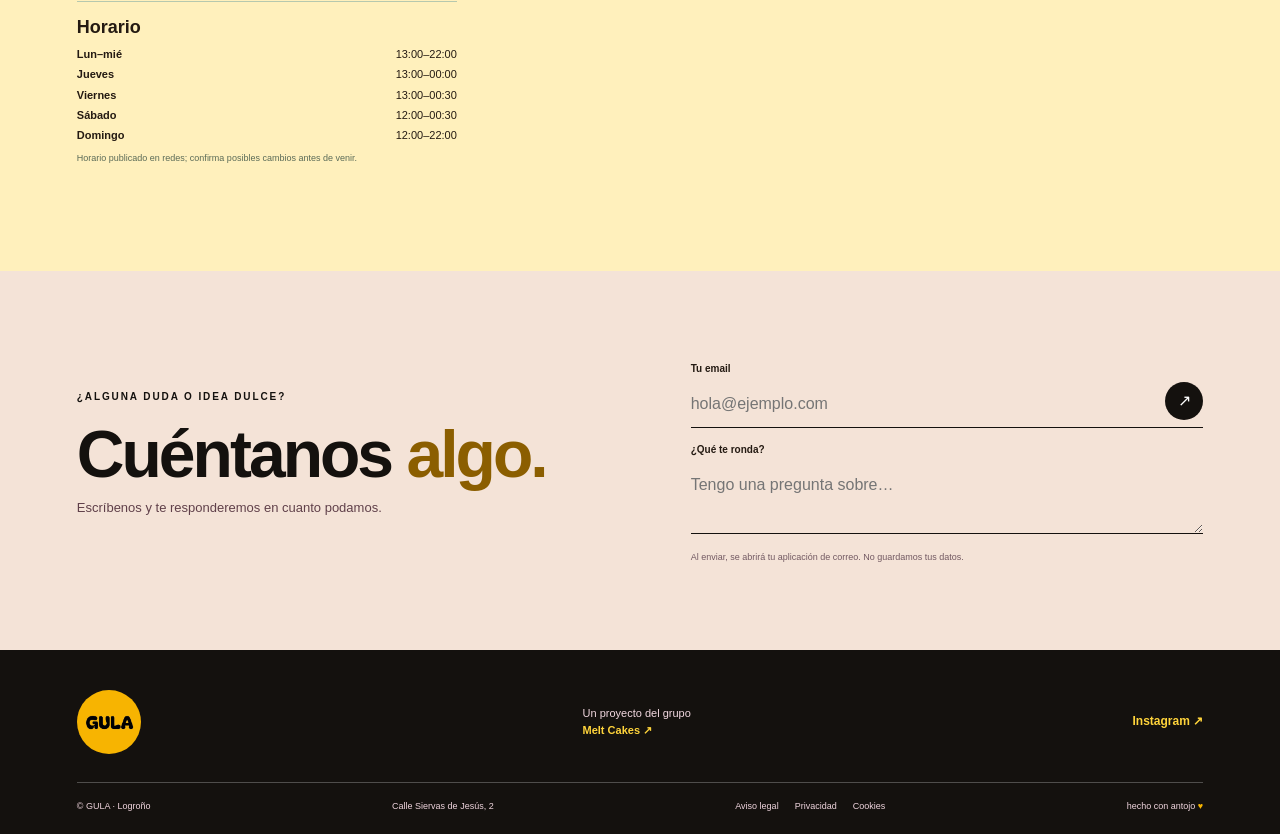
==== commit 5ee10006: "Desvanece la portada al desplazarse" ====
--- a/index.html
+++ b/index.html
@@ -9,7 +9,7 @@
   <meta name="twitter:card" content="summary_large_image">
   <title>GULA Logroño · Pequeños caprichos, grandes antojos</title>
   <link rel="icon" href="assets/icons/gula-logo.jpg" type="image/jpeg">
-  <link rel="stylesheet" href="css/styles.css?v=20261004">
+  <link rel="stylesheet" href="css/styles.css?v=20261004-fade">
   <script type="application/ld+json">{"@context":"https://schema.org","@type":"IceCreamShop","name":"GULA","address":{"@type":"PostalAddress","streetAddress":"Calle Siervas de Jesús, 2","addressLocality":"Logroño","addressRegion":"La Rioja","addressCountry":"ES"},"sameAs":["https://www.instagram.com/tienesgula/"]}</script>
 </head>
 <body>
@@ -52,3 +52,4 @@
   <footer class="site-footer"><div class="footer-top"><a class="wordmark footer-wordmark" href="#inicio" aria-label="GULA, inicio"><img src="assets/icons/gula-logo.jpg" width="64" height="64" alt=""></a><p>Un proyecto del grupo<br><a href="https://meltcakes.com/" target="_blank" rel="noopener">Melt Cakes ↗</a></p><a class="footer-insta" href="https://www.instagram.com/tienesgula/" target="_blank" rel="noopener">Instagram ↗</a></div><div class="footer-bottom"><span>© GULA · Logroño</span><span>Calle Siervas de Jesús, 2</span><nav aria-label="Información legal"><a href="aviso-legal.html">Aviso legal</a><a href="privacidad.html">Privacidad</a><a href="cookies.html">Cookies</a></nav><span class="footer-made">hecho con antojo <b>♥</b></span></div></footer>
   <script src="js/main.js" defer></script>
 </body></html>
+
--- a/css/styles.css
+++ b/css/styles.css
@@ -57,3 +57,5 @@
 .card-cheese .card-art img,.card-strawberry .card-art img{width:auto;height:100%;object-fit:contain}
 @media(max-width:800px){.card-cheese .card-art img,.card-strawberry .card-art img{width:100%;height:auto}}
 
+
+.hero-video-hero{opacity:var(--hero-scroll-opacity,1);transition:opacity .12s linear;will-change:opacity}
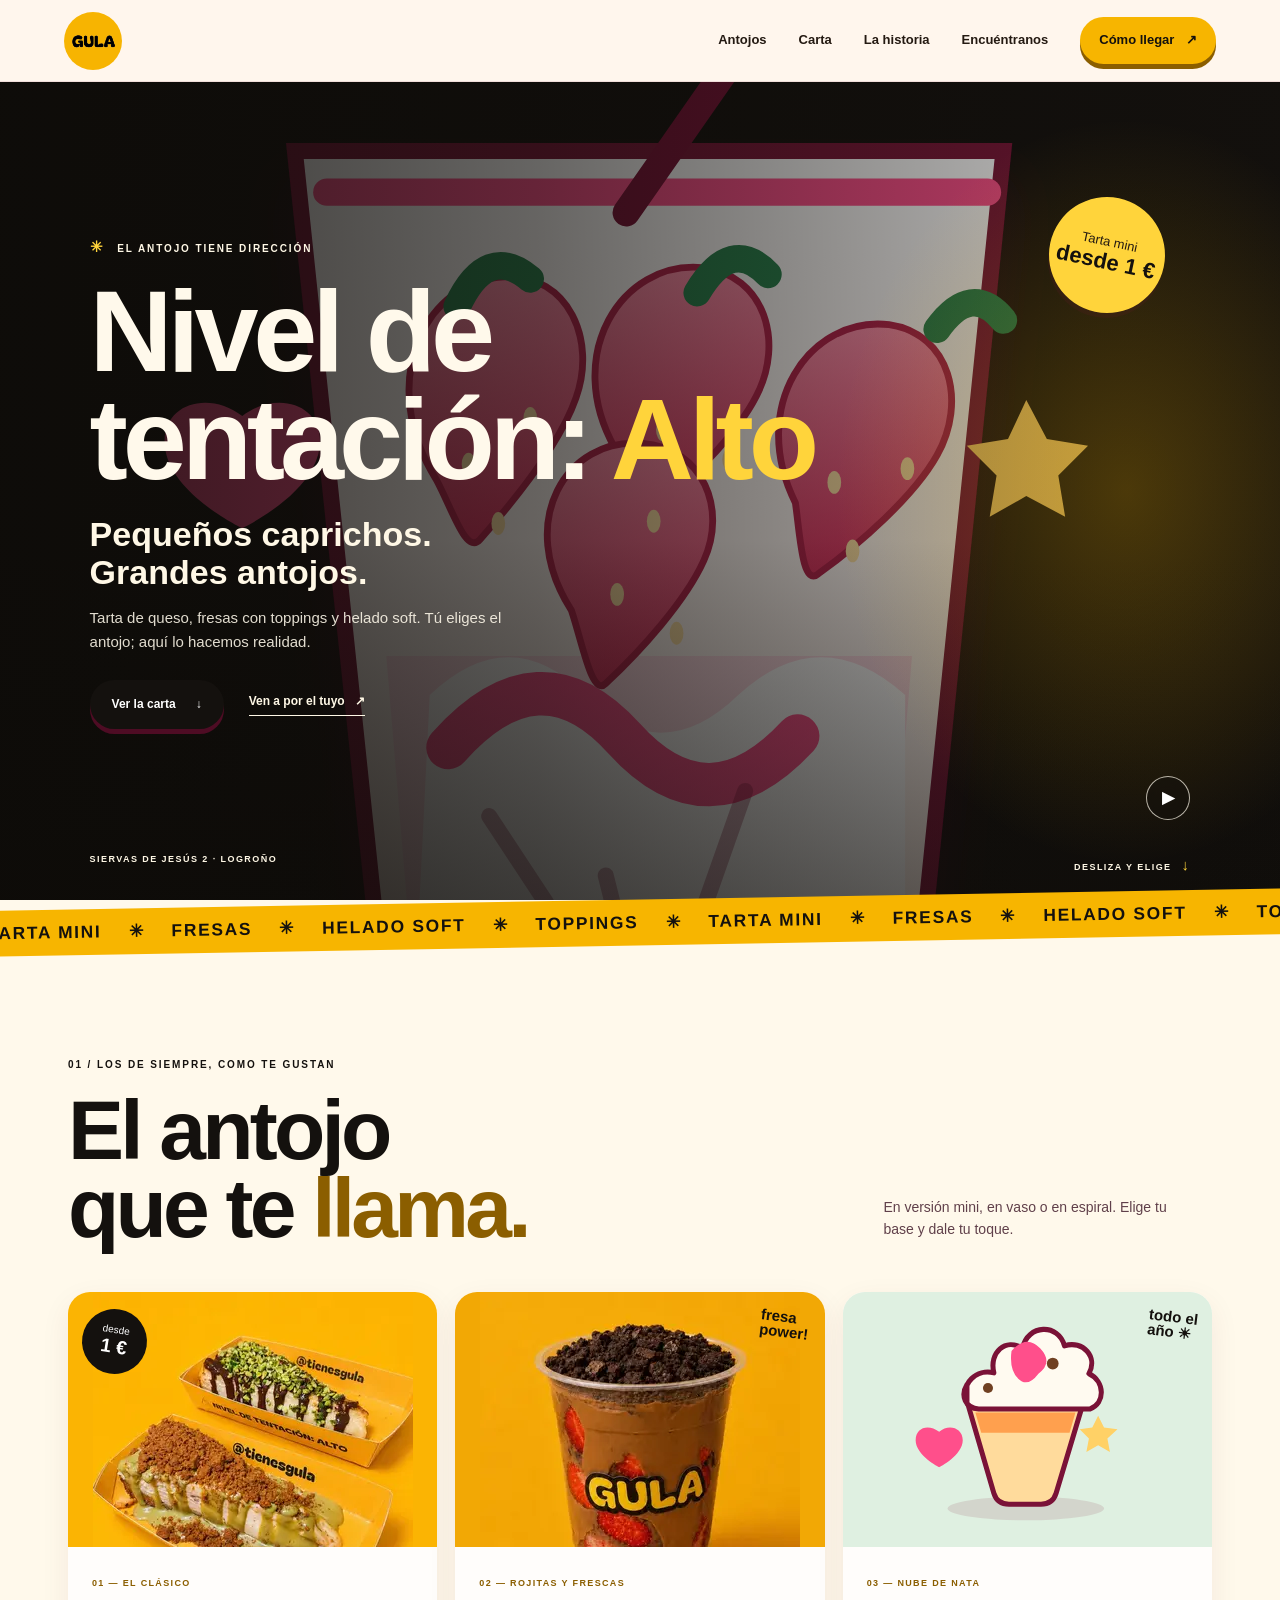
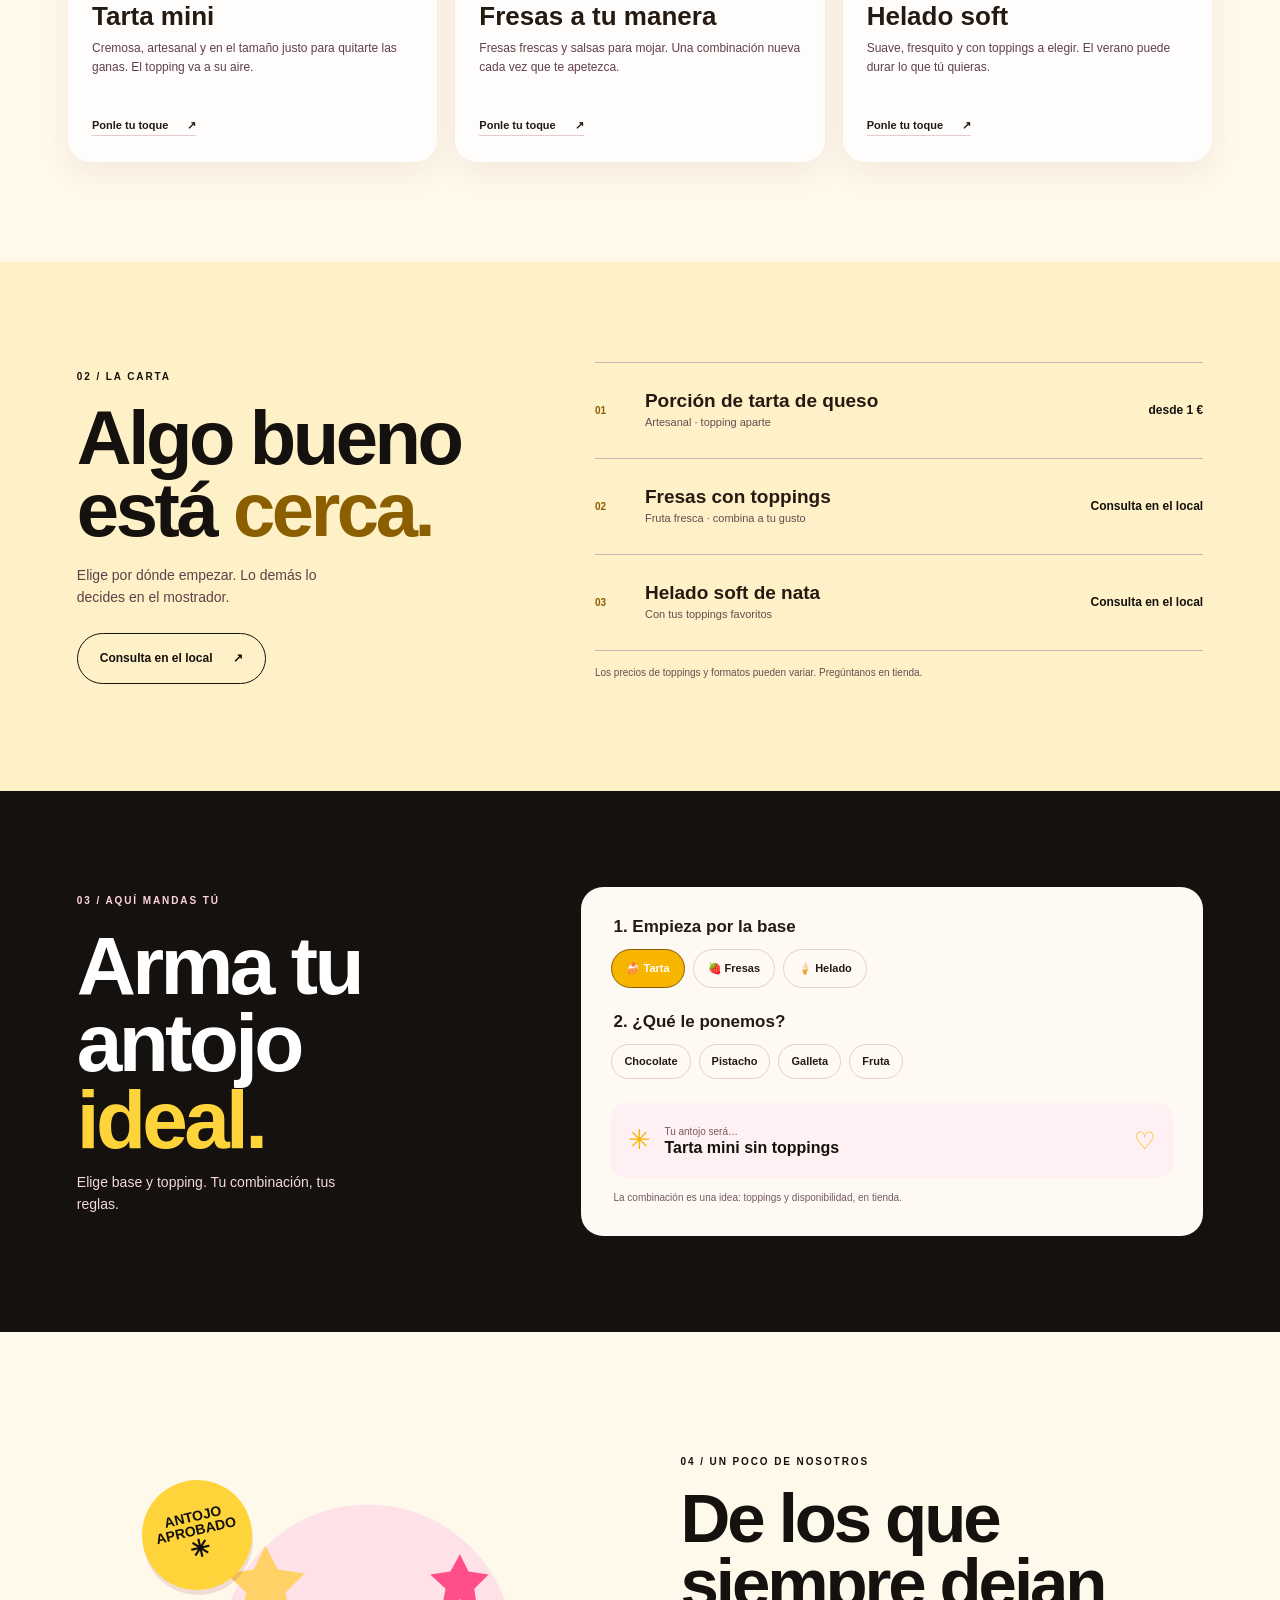
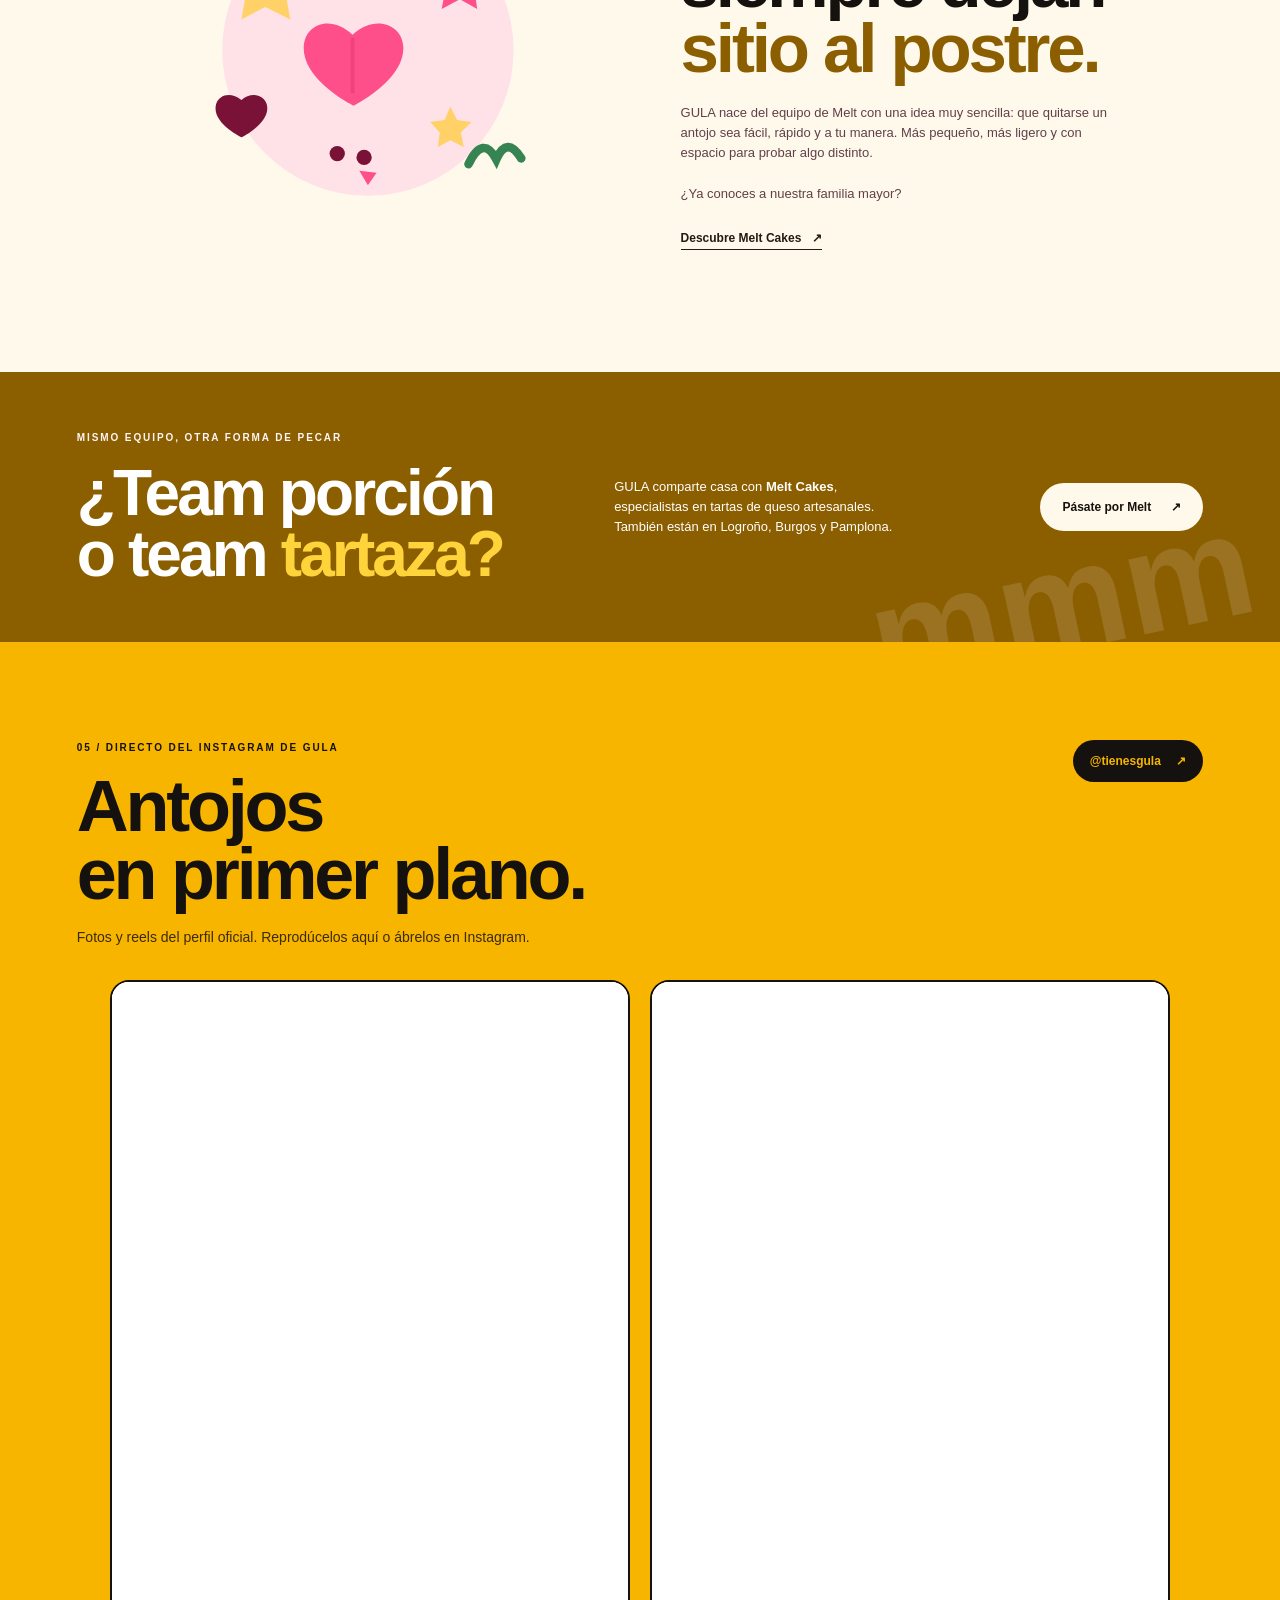
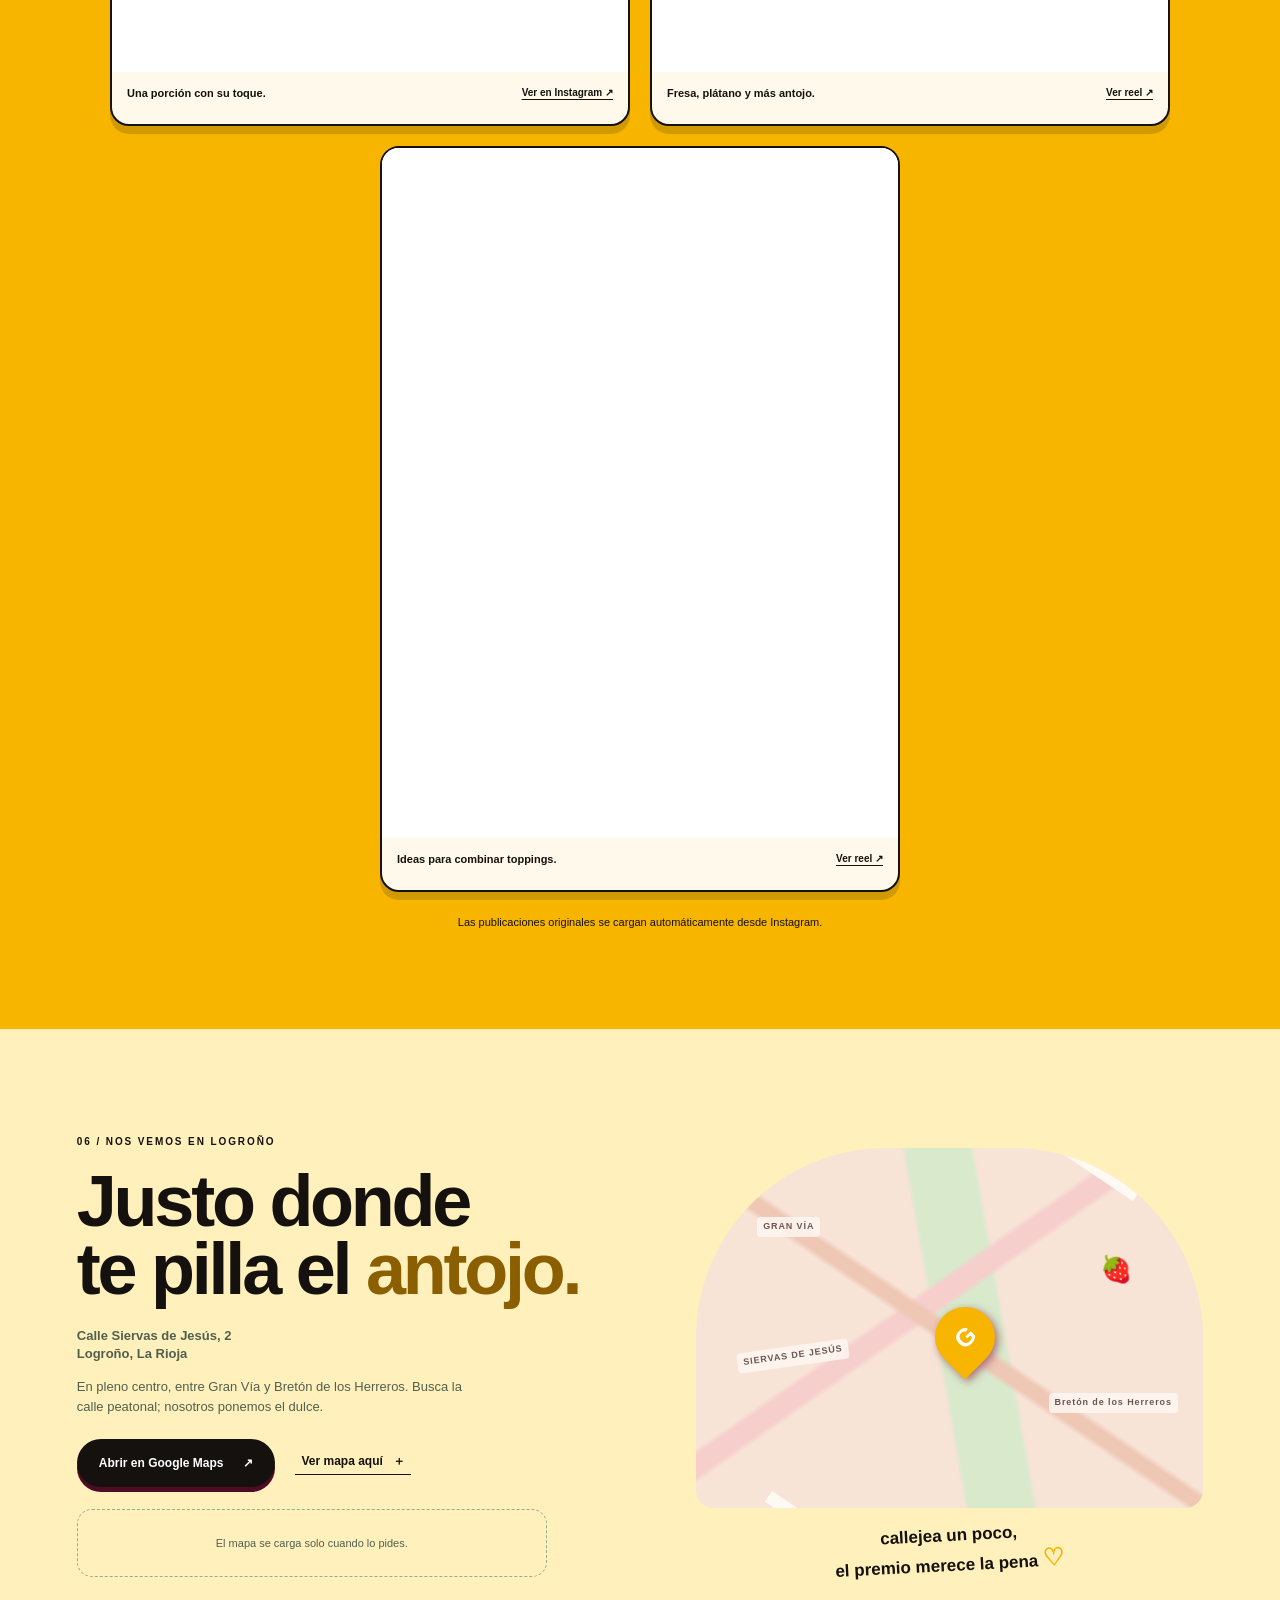
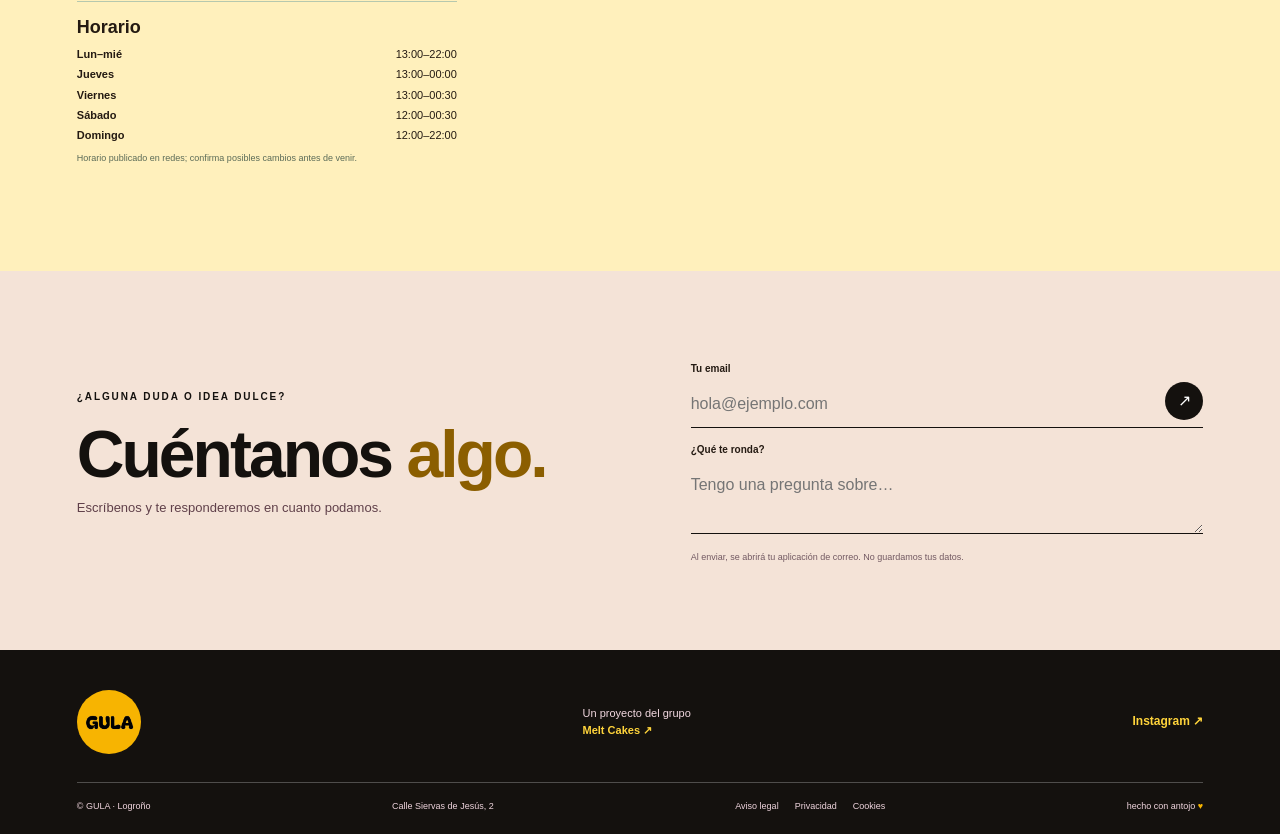
==== commit 7cfab97c: "Carga publicaciones de Instagram automáticamente" ====
--- a/index.html
+++ b/index.html
@@ -44,12 +44,10 @@
       <article class="social-post"><div class="social-embed-shell"><div class="embed-placeholder"><img src="assets/img/tarta-mini.svg" width="190" height="190" loading="lazy" alt=""><span class="post-category">TARTA + TOPPINGS</span><a href="https://www.instagram.com/p/DdvxVwnjJTq/" target="_blank" rel="noopener">Abrir publicación ↗</a></div><iframe data-instagram-src="https://www.instagram.com/p/DdvxVwnjJTq/embed/" title="Publicación de GULA con tarta de queso y toppings" loading="lazy" scrolling="no" allowtransparency="true" allowfullscreen></iframe></div><p class="post-caption">Una porción con su toque. <a href="https://www.instagram.com/p/DdvxVwnjJTq/" target="_blank" rel="noopener">Ver en Instagram ↗</a></p></article>
       <article class="social-post"><div class="social-embed-shell"><div class="embed-placeholder"><img src="assets/img/vaso-fresas.svg" width="190" height="190" loading="lazy" alt=""><span class="post-category">FRUTA FRESCA</span><a href="https://www.instagram.com/reel/Dc3H123MTj9/" target="_blank" rel="noopener">Abrir reel ↗</a></div><iframe data-instagram-src="https://www.instagram.com/reel/Dc3H123MTj9/embed/" title="Reel de GULA con fruta fresca y toppings" loading="lazy" scrolling="no" allowtransparency="true" allowfullscreen></iframe></div><p class="post-caption">Fresa, plátano y más antojo. <a href="https://www.instagram.com/reel/Dc3H123MTj9/" target="_blank" rel="noopener">Ver reel ↗</a></p></article>
       <article class="social-post"><div class="social-embed-shell"><div class="embed-placeholder"><img src="assets/img/helado-soft.svg" width="190" height="190" loading="lazy" alt=""><span class="post-category">AÇAÍ A TU GUSTO</span><a href="https://www.instagram.com/reel/DclUjlmML1Z/" target="_blank" rel="noopener">Abrir reel ↗</a></div><iframe data-instagram-src="https://www.instagram.com/reel/DclUjlmML1Z/embed/" title="Reel de GULA sobre açaí y toppings" loading="lazy" scrolling="no" allowtransparency="true" allowfullscreen></iframe></div><p class="post-caption">Ideas para combinar toppings. <a href="https://www.instagram.com/reel/DclUjlmML1Z/" target="_blank" rel="noopener">Ver reel ↗</a></p></article>
-    </div><p class="social-note">Las publicaciones originales se cargan desde Instagram con tu consentimiento.</p></section>
+    </div><p class="social-note">Las publicaciones originales se cargan automáticamente desde Instagram.</p></section>
     <section class="visit-section" id="visitanos"><div class="visit-copy"><p class="eyebrow">06 / NOS VEMOS EN LOGROÑO</p><h2>Justo donde<br>te pilla el <em>antojo.</em></h2><p class="address">Calle Siervas de Jesús, 2<br>Logroño, La Rioja</p><p>En pleno centro, entre Gran Vía y Bretón de los Herreros. Busca la calle peatonal; nosotros ponemos el dulce.</p><div class="visit-actions"><a class="button button-dark" href="https://maps.google.com/?q=Calle+Siervas+de+Jesus+2,+Logrono" target="_blank" rel="noopener">Abrir en Google Maps <span>↗</span></a><button id="load-map" class="text-link map-button" type="button">Ver mapa aquí <span>＋</span></button></div><div id="map-slot" class="map-slot" aria-live="polite"><p>El mapa se carga solo cuando lo pides.</p></div><div class="hours"><h3>Horario</h3><p><b>Lun–mié</b><span>13:00–22:00</span></p><p><b>Jueves</b><span>13:00–00:00</span></p><p><b>Viernes</b><span>13:00–00:30</span></p><p><b>Sábado</b><span>12:00–00:30</span></p><p><b>Domingo</b><span>12:00–22:00</span></p><small>Horario publicado en redes; confirma posibles cambios antes de venir.</small></div></div><div class="visit-art"><div class="map-illustration"><span class="map-path"></span><span class="map-pin">G</span><span class="map-label label-one">GRAN VÍA</span><span class="map-label label-two">Bretón de los Herreros</span><span class="map-label label-three">SIERVAS DE JESÚS</span><span class="map-cup">🍓</span></div><p>callejea un poco,<br>el premio merece la pena <span>♡</span></p></div></section>
     <section class="contact-section" id="contacto"><div><p class="eyebrow">¿ALGUNA DUDA O IDEA DULCE?</p><h2>Cuéntanos <em>algo.</em></h2><p>Escríbenos y te responderemos en cuanto podamos.</p></div><form id="contact-form"><label for="email">Tu email</label><div class="email-row"><input id="email" name="email" type="email" placeholder="hola@ejemplo.com" required autocomplete="email"><button type="submit" aria-label="Preparar email">↗</button></div><label for="message">¿Qué te ronda?</label><textarea id="message" name="message" rows="2" placeholder="Tengo una pregunta sobre…" required></textarea><p class="form-note">Al enviar, se abrirá tu aplicación de correo. No guardamos tus datos.</p><p id="form-status" class="form-status" aria-live="polite"></p></form></section>
   </main>
-  <aside class="consent-banner" id="consent-banner" aria-label="Preferencias de privacidad" hidden><p>Para mostrar las publicaciones originales y la tipografía, conectaremos con Instagram (Meta) y Google Fonts. ¿Cargamos el contenido externo?</p><div><button id="accept-external" type="button">Cargar publicaciones</button><button id="reject-external" type="button">Ahora no</button></div></aside>
   <footer class="site-footer"><div class="footer-top"><a class="wordmark footer-wordmark" href="#inicio" aria-label="GULA, inicio"><img src="assets/icons/gula-logo.jpg" width="64" height="64" alt=""></a><p>Un proyecto del grupo<br><a href="https://meltcakes.com/" target="_blank" rel="noopener">Melt Cakes ↗</a></p><a class="footer-insta" href="https://www.instagram.com/tienesgula/" target="_blank" rel="noopener">Instagram ↗</a></div><div class="footer-bottom"><span>© GULA · Logroño</span><span>Calle Siervas de Jesús, 2</span><nav aria-label="Información legal"><a href="aviso-legal.html">Aviso legal</a><a href="privacidad.html">Privacidad</a><a href="cookies.html">Cookies</a></nav><span class="footer-made">hecho con antojo <b>♥</b></span></div></footer>
-  <script src="js/main.js" defer></script>
+  <script src="js/main.js?v=20261004-auto-instagram" defer></script>
 </body></html>
-
--- a/css/styles.css
+++ b/css/styles.css
@@ -1,7 +1,7 @@
 :root{--gula-primary:#f7b500;--gula-primary-dark:#8b5e00;--gula-cream:#fff9eb;--gula-berry:#14110e;--gula-accent:#ffd43b;--ink:#241a12;--white:#fffdfb;--mint:#d8f1dc;--lilac:#e9dafa;--font-display:'Fredoka',sans-serif;--font-body:'DM Sans',sans-serif;--page:1220px;--shadow:0 18px 46px rgba(93,24,48,.12)}
 *{box-sizing:border-box}html{scroll-behavior:smooth;scroll-padding-top:90px;overflow-x:clip}body{margin:0;background:var(--gula-cream);color:var(--ink);font-family:var(--font-body);font-size:16px;line-height:1.55}img{display:block;max-width:100%}a{color:inherit;text-decoration:none}button,input,textarea{font:inherit}.sr-only{position:absolute;width:1px;height:1px;padding:0;margin:-1px;overflow:hidden;clip:rect(0,0,0,0);white-space:nowrap;border:0}.skip-link{position:absolute;left:12px;top:-80px;z-index:99;background:var(--gula-berry);color:white;padding:12px 16px;border-radius:8px}.skip-link:focus{top:12px}:focus-visible{outline:3px solid #154c3b;outline-offset:4px}.site-header{height:82px;padding:0 max(5vw,24px);display:flex;align-items:center;justify-content:space-between;background:rgba(255,246,238,.95);position:sticky;top:0;z-index:20;border-bottom:1px solid rgba(122,18,55,.1);backdrop-filter:blur(14px)}.wordmark{display:inline-flex;align-items:center;justify-content:center;width:58px;height:58px;flex:0 0 auto}.wordmark img{display:block;width:100%;height:100%;border-radius:50%}.main-nav{display:flex;align-items:center;gap:32px;font-size:13px;font-weight:700}.main-nav a:not(.nav-cta):hover,.text-link:hover,.card-copy>a:hover{color:var(--gula-primary-dark)}.nav-cta{background:var(--gula-primary);padding:13px 19px;border-radius:99px;color:var(--gula-berry);box-shadow:0 5px 0 var(--gula-primary-dark)}.nav-cta span{margin-left:8px}.menu-toggle{display:none}.hero{min-height:670px;max-width:var(--page);margin:auto;padding:75px 32px 58px;display:grid;grid-template-columns:1fr 1.05fr;align-items:center;position:relative;overflow:hidden}.hero-copy{padding:10px 0 35px 5vw;position:relative;z-index:1}.eyebrow{font-size:10px;font-weight:700;letter-spacing:.19em;color:var(--gula-berry);margin:0 0 18px}.sparkle{font-size:15px;color:var(--gula-primary);margin-right:8px}.hero h1,.section h2,.menu-intro h2,.build-copy h2,.story-copy h2,.melt-band h2,.social-heading h2,.visit-copy h2,.contact-section h2{font:600 clamp(48px,7vw,94px)/.94 var(--font-display);letter-spacing:-.045em;margin:0;color:var(--gula-berry)}h1 em,h2 em{font-style:normal;color:var(--gula-primary-dark)}.hero-lede{font:600 24px/1.12 var(--font-display);margin:22px 0 10px}.hero-intro{max-width:350px;color:#60404a;font-size:14px}.hero-actions{display:flex;align-items:center;gap:25px;margin-top:27px}.button{display:inline-flex;align-items:center;justify-content:center;gap:20px;border-radius:50px;padding:15px 22px;font-size:12px;font-weight:700;transition:transform .2s,box-shadow .2s}.button:hover{transform:translateY(-3px)}.button-dark{background:var(--gula-berry);color:white;box-shadow:0 5px 0 #4e0c24}.button-dark:hover{box-shadow:0 8px 0 #4e0c24}.text-link{font-size:12px;font-weight:700;border-bottom:1px solid currentColor;padding-bottom:4px}.text-link span{margin-left:7px}.hero-art{position:relative;min-height:510px;display:flex;align-items:center;justify-content:center}.hero-art img{position:relative;z-index:1;width:min(100%,495px);filter:drop-shadow(0 20px 22px rgba(112,38,53,.14));animation:float 5s ease-in-out infinite}.hero-orbit{width:min(42vw,410px);height:min(42vw,410px);border-radius:50%;background:var(--gula-primary);position:absolute;right:7%;top:8%;opacity:.16}.hero-sticker{position:absolute;z-index:2;top:15%;right:5%;width:108px;height:108px;border-radius:50%;background:var(--gula-accent);display:grid;align-content:center;text-align:center;transform:rotate(12deg);font-size:13px;line-height:1.1;box-shadow:0 5px 0 rgba(122,18,55,.12)}.hero-sticker b{font:700 22px var(--font-display);color:var(--gula-berry)}.hero-side-note{position:absolute;right:2%;bottom:17%;font:500 14px var(--font-display);color:var(--gula-berry);transform:rotate(-9deg)}.hero-bottom{position:absolute;bottom:24px;left:7%;right:7%;display:flex;justify-content:space-between;font-size:9px;letter-spacing:.16em;font-weight:700;color:var(--gula-berry)}.hero-bottom b{font-size:15px;margin-left:6px}.ticker{overflow:hidden;background:var(--gula-primary);color:var(--gula-berry);padding:12px 0;transform:rotate(-1deg) scale(1.02);white-space:nowrap}.ticker-track{font:600 17px var(--font-display);letter-spacing:.1em;width:max-content;animation:marquee 25s linear infinite}.ticker i{font-style:normal;color:var(--gula-berry);padding:0 20px}.section{max-width:var(--page);margin:auto;padding:112px 38px 100px}.section-head{display:grid;grid-template-columns:1fr 1fr;align-items:end;margin-bottom:44px}.section-head .eyebrow{grid-column:1/-1}.section-head h2{font-size:clamp(54px,7vw,84px)}.section-head>p:last-child{max-width:300px;font-size:14px;color:#60404a;justify-self:end;margin:0 5% 8px 0}.craving-grid{display:grid;grid-template-columns:repeat(3,1fr);gap:18px}.craving-card{border-radius:22px;overflow:hidden;background:var(--white);box-shadow:0 10px 30px rgba(93,24,48,.07);transition:transform .25s}.craving-card:hover{transform:translateY(-7px)}.card-art{height:255px;position:relative;display:grid;place-items:center;overflow:hidden}.card-art img{width:82%;height:95%;object-fit:contain;transition:transform .35s}.craving-card:hover .card-art img{transform:scale(1.05) rotate(-2deg)}.card-cheese .card-art{background:#ffe6ba}.card-strawberry .card-art{background:#ffdce7}.card-soft .card-art{background:#dff0e1}.price-badge{position:absolute;right:17px;top:17px;width:65px;height:65px;background:var(--gula-berry);color:#fff;border-radius:50%;display:grid;place-content:center;text-align:center;font-size:10px;line-height:1.05;transform:rotate(9deg)}.price-badge b{font:600 19px var(--font-display)}.art-note{position:absolute;right:15px;top:18px;font:600 15px/.98 var(--font-display);color:var(--gula-berry);transform:rotate(7deg)}.card-copy{padding:22px 24px 25px}.card-index{font-size:9px;font-weight:700;letter-spacing:.15em;color:var(--gula-primary-dark)}.card-copy h3{font:600 26px var(--font-display);margin:7px 0}.card-copy p{font-size:12px;color:#60404a;min-height:57px;margin:0 0 16px}.card-copy>a{font-size:11px;font-weight:700;border-bottom:1px solid #e8c9d1;padding-bottom:4px}.card-copy>a span{margin-left:16px}.menu-section{padding:100px max(calc((100vw - var(--page))/2 + 38px),6vw);background:#f4e3d7;display:grid;grid-template-columns:.8fr 1.2fr;gap:10%;align-items:center}.menu-intro h2{font-size:clamp(50px,6vw,76px)}.menu-intro>p:not(.eyebrow){font-size:14px;max-width:290px;margin:20px 0 25px;color:#60404a}.button-outline{border:1px solid var(--gula-berry);color:var(--gula-berry)}.menu-list{border-top:1px solid #cdb1ae}.menu-row{min-height:96px;border-bottom:1px solid #cdb1ae;display:grid;grid-template-columns:36px 1fr auto;gap:14px;align-items:center}.menu-number{font-size:10px;color:var(--gula-primary-dark);font-weight:700}.menu-row h3{font:600 19px var(--font-display);margin:0 0 2px}.menu-row p{margin:0;font-size:11px;color:#694b53}.menu-row strong{font-size:12px;color:var(--gula-berry)}.menu-footnote{font-size:10px;color:#694b53;margin-top:14px}.build-section{background:var(--gula-berry);color:white;padding:96px max(calc((100vw - var(--page))/2 + 38px),6vw);display:grid;grid-template-columns:.8fr 1.2fr;gap:8%;align-items:center}.build-section .eyebrow{color:#ffd4e1}.build-copy h2{color:white;font-size:clamp(56px,7vw,82px)}.build-copy h2 em{color:var(--gula-accent)}.build-copy>p:last-child{font-size:14px;color:#f4d8e1;max-width:280px}.builder{background:#fff9f4;color:var(--ink);padding:30px;border-radius:22px}.builder fieldset{padding:0;border:0;margin:0 0 24px}.builder legend{font:600 17px var(--font-display);margin-bottom:12px}.choice-row{display:flex;gap:8px;flex-wrap:wrap}.choice-row label{cursor:pointer}.choice-row input{position:absolute;opacity:0;pointer-events:none}.choice-row label span{display:block;border:1px solid #e6ccd3;padding:10px 14px;border-radius:50px;font-size:11px;font-weight:600;transition:all .2s}.choice-row input:checked+span{background:var(--gula-primary);color:#fff;border-color:var(--gula-primary-dark)}.choice-row input:focus-visible+span{outline:3px solid #154c3b;outline-offset:3px}.toppings label span{padding:8px 12px}.order-preview{display:flex;align-items:center;gap:13px;padding:17px;background:#fff0f3;border-radius:15px;margin-top:20px}.preview-icon{font-size:27px;color:var(--gula-primary)}.order-preview p{margin:0;font-size:10px;color:#7a5961}.order-preview strong{display:block;font:600 16px var(--font-display);color:var(--gula-berry)}.preview-heart{font-size:24px;color:var(--gula-primary);margin-left:auto}.builder small{display:block;margin:12px 2px 0;font-size:10px;color:#725962}.story-section{max-width:var(--page);padding:110px 8%;margin:auto;display:grid;grid-template-columns:1fr 1fr;gap:8%;align-items:center}.story-visual{position:relative;min-height:370px;display:grid;place-items:center}.story-visual img{width:100%;max-width:460px}.story-stamp{position:absolute;z-index:1;left:2%;top:9%;background:var(--gula-accent);width:110px;height:110px;border-radius:50%;display:grid;place-content:center;text-align:center;color:var(--gula-berry);font:600 14px/1 var(--font-display);transform:rotate(-13deg);box-shadow:0 5px 0 rgba(122,18,55,.12)}.story-stamp span{font-size:24px}.story-copy h2{font-size:clamp(47px,5.5vw,69px)}.story-copy>p:not(.eyebrow){font-size:13px;color:#60404a;max-width:430px;margin:21px 0}.melt-band{position:relative;overflow:hidden;background:var(--gula-primary-dark);color:#fff;padding:58px max(calc((100vw - var(--page))/2 + 38px),6vw);display:grid;grid-template-columns:1.3fr 1fr auto;align-items:center;gap:5%;}.melt-band .eyebrow{color:#fff5f7}.melt-band h2{font-size:clamp(38px,5vw,64px);color:white}.melt-band h2 em{color:var(--gula-accent)}.melt-band>p{font-size:13px;max-width:300px;color:white}.button-light{background:var(--gula-cream);color:var(--gula-berry);white-space:nowrap}.band-scribble{position:absolute;right:2%;bottom:-43px;font:700 145px var(--font-display);color:rgba(255,255,255,.13);transform:rotate(-12deg)}.social-section{max-width:var(--page);padding:100px 38px;margin:auto}.social-heading{display:flex;justify-content:space-between;align-items:end;margin-bottom:32px}.social-heading h2{font-size:clamp(48px,6vw,72px)}.insta-link{background:var(--gula-berry);color:white;padding:12px 17px;border-radius:50px;font-size:12px;font-weight:700}.insta-link span{margin-left:12px}.social-grid{display:grid;grid-template-columns:repeat(4,1fr);gap:13px}.social-grid>a{aspect-ratio:1;border-radius:16px;overflow:hidden;position:relative;background:#ffe0e8;display:grid;place-items:center}.social-grid>a:nth-child(2){background:#ffe9c5}.social-grid>a:nth-child(3){background:#e1efdf}.social-grid>a:nth-child(4){background:#e7dafa}.social-grid img{width:85%;height:85%;object-fit:contain;transition:transform .3s}.social-grid>a:hover img{transform:scale(1.08)}.social-grid>a span{position:absolute;bottom:10px;left:10px;font-size:9px;font-weight:700;background:#fff9f4;color:var(--gula-berry);padding:6px 9px;border-radius:30px}.social-note{text-align:center;color:#795b63;font-size:10px;margin-top:15px}.visit-section{background:#e7f2df;padding:105px max(calc((100vw - var(--page))/2 + 38px),6vw);display:grid;grid-template-columns:1fr 1fr;gap:10%;align-items:start}.visit-copy h2{font-size:clamp(49px,6vw,72px)}.visit-copy>p:not(.eyebrow){max-width:390px;font-size:13px;color:#51604e}.visit-copy .address{font:600 18px/1.4 var(--font-display);color:#354b33;margin-top:24px}.visit-actions{display:flex;gap:20px;align-items:center;flex-wrap:wrap;margin:22px 0}.map-button{background:transparent;border:0;border-bottom:1px solid currentColor;cursor:pointer;color:var(--gula-berry)}.map-slot{min-height:68px;max-width:470px;border:1px dashed #94ad8c;border-radius:15px;display:grid;place-items:center;color:#51604e;font-size:11px;margin-bottom:24px}.map-slot p{padding:0 15px}.map-slot iframe{width:100%;height:230px;border:0;border-radius:15px}.hours{max-width:380px;border-top:1px solid #b6c8ae;padding-top:15px}.hours h3{font:600 18px var(--font-display);margin:0 0 8px}.hours p{display:flex;justify-content:space-between;margin:3px 0;font-size:11px}.hours small{display:block;font-size:9px;color:#5b6b57;margin-top:8px}.visit-art{padding:14px 0}.map-illustration{height:360px;border-radius:190px 190px 18px 18px;background-color:#f7e4d7;background-image:linear-gradient(34deg,transparent 47%,#efc7b5 48%,#efc7b5 50%,transparent 51%),linear-gradient(145deg,transparent 42%,#f6cecc 43%,#f6cecc 46%,transparent 47%),linear-gradient(80deg,transparent 47%,#d8e9cc 48%,#d8e9cc 59%,transparent 60%);position:relative;overflow:hidden}.map-path{position:absolute;left:37%;top:-10%;width:27%;height:130%;border:13px solid #fff9f4;border-left:0;border-right:0;transform:rotate(34deg)}.map-pin{position:absolute;left:47%;top:44%;width:60px;height:60px;border-radius:50% 50% 50% 0;transform:rotate(-45deg);background:var(--gula-primary);display:grid;place-items:center;color:white;font:700 25px var(--font-display);box-shadow:0 4px 8px #a86e77}.map-pin::first-letter{transform:rotate(45deg)}.map-label{position:absolute;font-size:9px;font-weight:700;letter-spacing:.1em;color:#6d5553;background:rgba(255,249,244,.8);padding:3px 6px;border-radius:4px}.label-one{top:19%;left:12%}.label-two{right:5%;top:68%}.label-three{top:55%;left:8%;transform:rotate(-8deg)}.map-cup{position:absolute;right:14%;top:28%;font-size:26px}.visit-art>p{font:600 17px/1.3 var(--font-display);color:var(--gula-berry);text-align:center;transform:rotate(-3deg)}.visit-art>p span{color:var(--gula-primary);font-size:24px}.contact-section{padding:76px max(calc((100vw - var(--page))/2 + 38px),6vw);display:grid;grid-template-columns:1fr 1fr;align-items:center;gap:9%;background:#f4e3d7}.contact-section h2{font-size:clamp(42px,5.2vw,66px)}.contact-section>div>p:last-child{font-size:13px;color:#60404a}.contact-section form label{display:block;font-size:10px;font-weight:700;margin:14px 0 6px}.email-row{display:flex;border-bottom:1px solid var(--gula-berry)}.email-row input{border:0;background:transparent;outline:0;flex:1;min-width:0;padding:10px 0;color:var(--ink)}.email-row button{border:0;background:var(--gula-berry);color:white;border-radius:50%;width:38px;height:38px;cursor:pointer}.contact-section textarea{width:100%;border:0;border-bottom:1px solid var(--gula-berry);background:transparent;resize:vertical;outline:0;padding:10px 0;color:var(--ink)}.form-note,.form-status{font-size:9px;color:#725962}.form-status{font-weight:700}.site-footer{background:var(--gula-berry);color:#fff;padding:40px max(calc((100vw - var(--page))/2 + 38px),6vw) 20px}.footer-top{display:flex;justify-content:space-between;align-items:center;padding-bottom:28px;border-bottom:1px solid rgba(255,255,255,.25)}.footer-wordmark{width:64px;height:64px}.footer-top p{font-size:11px;color:#f3d9e1}.footer-top p a,.footer-insta{color:var(--gula-accent);font-weight:700}.footer-insta{font-size:12px}.footer-bottom{padding-top:17px;display:flex;align-items:center;justify-content:space-between;gap:15px;font-size:9px;color:#f0d5de}.footer-bottom nav{display:flex;gap:16px}.footer-bottom a:hover{color:var(--gula-accent)}.footer-made b{color:var(--gula-primary)}
 /* Standalone legal pages */
-.legal-main{min-height:70vh;max-width:850px;padding:80px 24px;margin:auto}.legal-main h1{font:600 clamp(44px,7vw,76px)/1 var(--font-display);color:var(--gula-berry)}.legal-main h2{font:600 24px var(--font-display);margin-top:34px}.legal-main p{max-width:700px}.legal-main .pending{background:#fff0c7;padding:14px 18px;border-radius:12px;color:#543c18;font-size:13px}.consent-banner{position:fixed;z-index:50;bottom:16px;left:16px;right:16px;max-width:620px;margin-left:auto;background:#fffdfb;border:1px solid #eed0d9;border-radius:16px;padding:16px 18px;box-shadow:var(--shadow);display:flex;align-items:center;gap:16px}.consent-banner[hidden]{display:none}.consent-banner p{font-size:11px;margin:0;flex:1}.consent-banner div{display:flex;gap:8px}.consent-banner button{border:0;border-radius:40px;padding:10px 13px;background:var(--gula-berry);color:#fff;font-size:10px;font-weight:700;cursor:pointer}.consent-banner button+button{background:#f3e3e6;color:var(--gula-berry)}
+.legal-main{min-height:70vh;max-width:850px;padding:80px 24px;margin:auto}.legal-main h1{font:600 clamp(44px,7vw,76px)/1 var(--font-display);color:var(--gula-berry)}.legal-main h2{font:600 24px var(--font-display);margin-top:34px}.legal-main p{max-width:700px}.legal-main .pending{background:#fff0c7;padding:14px 18px;border-radius:12px;color:#543c18;font-size:13px}
 @keyframes float{0%,100%{transform:translateY(0)}50%{transform:translateY(-13px)}}@keyframes marquee{to{transform:translateX(-50%)}}
 @media(max-width:800px){.site-header{height:72px}.main-nav{gap:15px}.main-nav>a:not(.nav-cta){display:none}.hero{min-height:auto;padding:56px 24px 65px;grid-template-columns:1fr .9fr}.hero-copy{padding-left:0}.hero-art{min-height:420px}.hero h1{font-size:clamp(57px,9vw,80px)}.hero-intro{font-size:12px}.hero-sticker{width:90px;height:90px}.section{padding:85px 24px}.craving-grid{gap:12px}.card-art{height:210px}.card-copy{padding:19px 16px}.card-copy h3{font-size:23px}.menu-section,.build-section,.visit-section{padding:80px 30px;gap:7%}.story-section{padding:80px 30px}.melt-band{padding:50px 30px;grid-template-columns:1fr 1fr}.melt-band .button{grid-column:2}.melt-band>p{grid-column:2;grid-row:1}.melt-band>div{grid-row:1/3}.social-section{padding:80px 25px}.contact-section{padding:65px 30px}.footer-bottom{flex-wrap:wrap}.footer-made{display:none}}
 @media(max-width:560px){.site-header{padding:0 20px}.menu-toggle{display:flex;width:42px;height:42px;border:0;border-radius:50%;background:var(--gula-primary);flex-direction:column;justify-content:center;align-items:center;gap:5px}.menu-toggle span:not(.sr-only){width:17px;height:2px;background:white}.main-nav{display:none;position:absolute;top:71px;left:0;right:0;padding:22px;background:var(--gula-cream);box-shadow:0 15px 20px rgba(70,20,36,.1);align-items:stretch;flex-direction:column;gap:14px}.main-nav.is-open{display:flex}.main-nav>a:not(.nav-cta){display:block;padding:8px}.nav-cta{text-align:center}.hero{display:flex;flex-direction:column;align-items:stretch;padding:52px 23px 61px}.hero-copy{padding:0}.hero h1{font-size:72px}.hero-lede{font-size:21px}.hero-intro{max-width:300px}.hero-art{min-height:320px;margin-top:5px}.hero-art img{width:88%;max-height:340px}.hero-orbit{width:270px;height:270px;right:8%;top:8%}.hero-sticker{right:1%;top:10%;width:82px;height:82px;font-size:11px}.hero-sticker b{font-size:18px}.hero-side-note{right:0;bottom:5%;font-size:12px}.hero-bottom{left:24px;right:24px;bottom:16px;font-size:8px}.hero-actions{gap:16px}.button{padding:14px 18px}.section{padding:75px 20px}.section-head{display:block;margin-bottom:25px}.section-head h2{font-size:60px}.section-head>p:last-child{margin:17px 0 0}.craving-grid{grid-template-columns:1fr;gap:15px}.craving-card{display:grid;grid-template-columns:.88fr 1.12fr;align-items:center;min-height:200px}.card-art{height:100%;min-height:200px}.card-art img{width:100%;height:auto}.price-badge{right:8px;top:8px;width:52px;height:52px;font-size:8px}.price-badge b{font-size:16px}.art-note{font-size:12px;right:7px}.card-copy{padding:15px 14px}.card-copy h3{font-size:22px}.card-copy p{font-size:11px;min-height:0;margin-bottom:12px}.card-index{font-size:8px}.menu-section,.build-section,.story-section,.visit-section,.contact-section{grid-template-columns:1fr}.menu-section,.build-section,.visit-section{padding:72px 21px}.menu-intro{margin-bottom:29px}.menu-row{grid-template-columns:25px 1fr auto;gap:8px;min-height:85px}.menu-row h3{font-size:16px}.menu-row p{font-size:10px}.menu-row strong{font-size:10px;max-width:83px;text-align:right}.build-copy{margin-bottom:25px}.builder{padding:21px 16px}.choice-row{gap:6px}.choice-row label span{font-size:10px;padding:9px 11px}.toppings label span{padding:7px 10px}.story-section{padding:68px 24px;gap:20px}.story-visual{min-height:250px;grid-row:2}.story-copy h2{font-size:54px}.melt-band{padding:48px 23px;display:flex;flex-direction:column;align-items:flex-start;gap:14px}.melt-band h2{font-size:49px}.melt-band>p{margin:4px 0}.band-scribble{font-size:110px;right:-3%;bottom:-32px}.social-section{padding:72px 20px}.social-heading{display:block}.social-heading h2{font-size:54px}.insta-link{display:inline-block;margin-top:20px}.social-grid{grid-template-columns:repeat(2,1fr);gap:9px}.social-grid>a{border-radius:12px}.visit-copy h2{font-size:55px}.visit-actions{gap:13px}.visit-art{grid-row:1}.map-illustration{height:250px;border-radius:140px 140px 15px 15px}.contact-section{padding:62px 23px;gap:22px}.contact-section h2{font-size:48px}.footer-top{flex-wrap:wrap;gap:10px}.footer-top p{order:3;width:100%}.footer-bottom{align-items:flex-start;flex-direction:column;gap:9px}.footer-bottom nav{flex-wrap:wrap}.ticker-track{font-size:15px}.legal-main{padding:60px 22px}}
